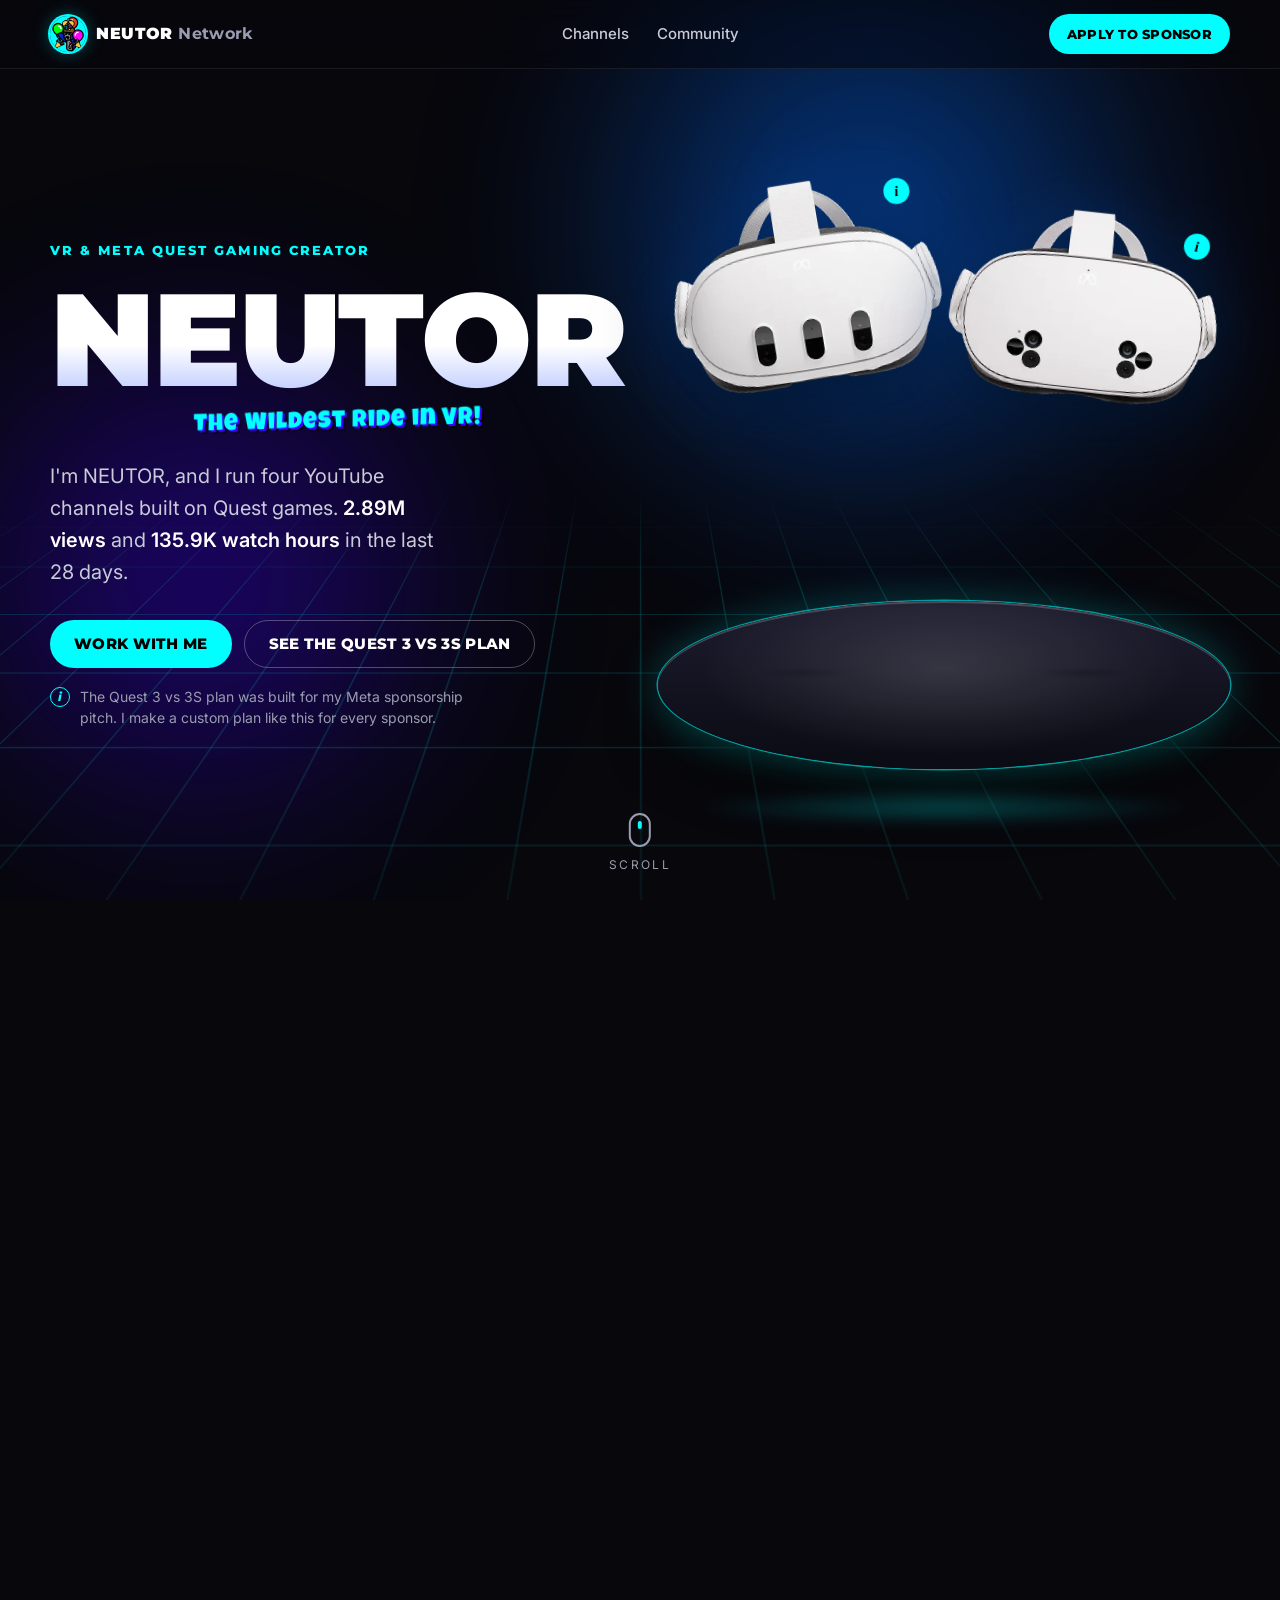
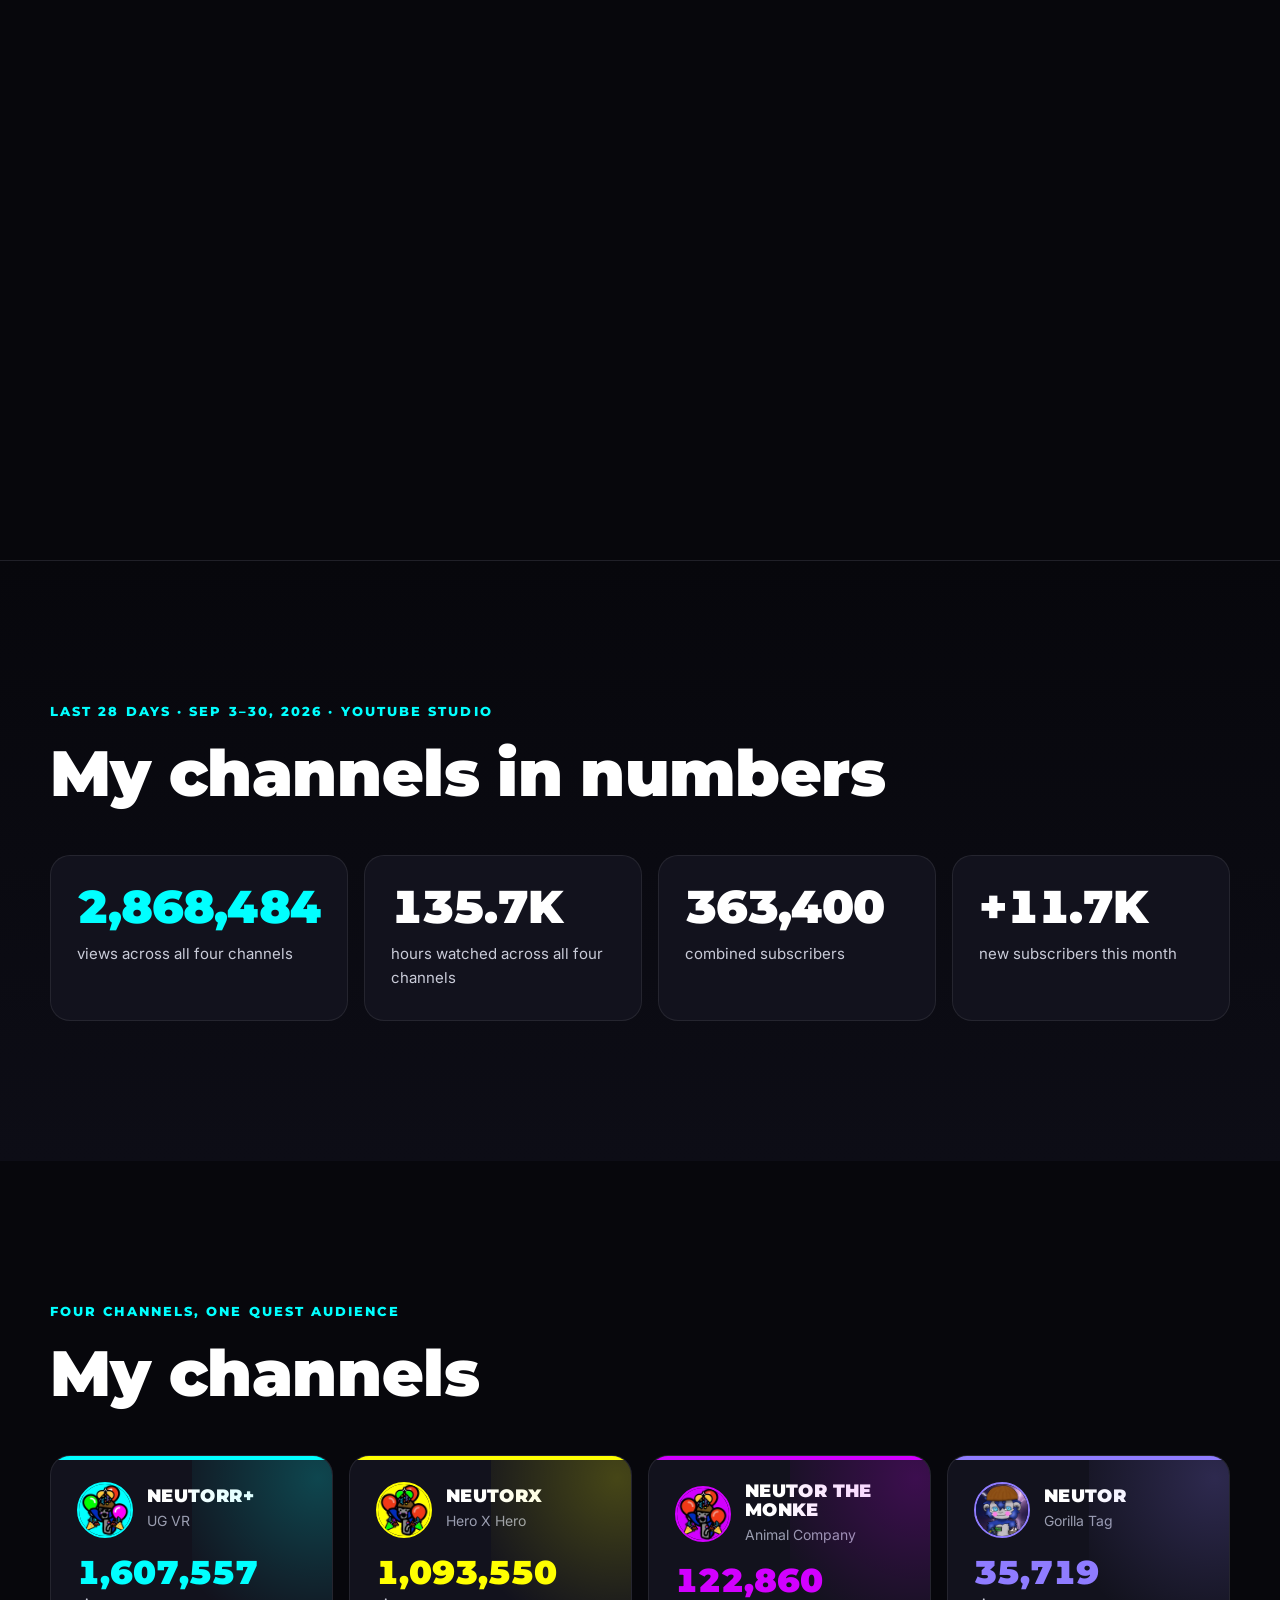
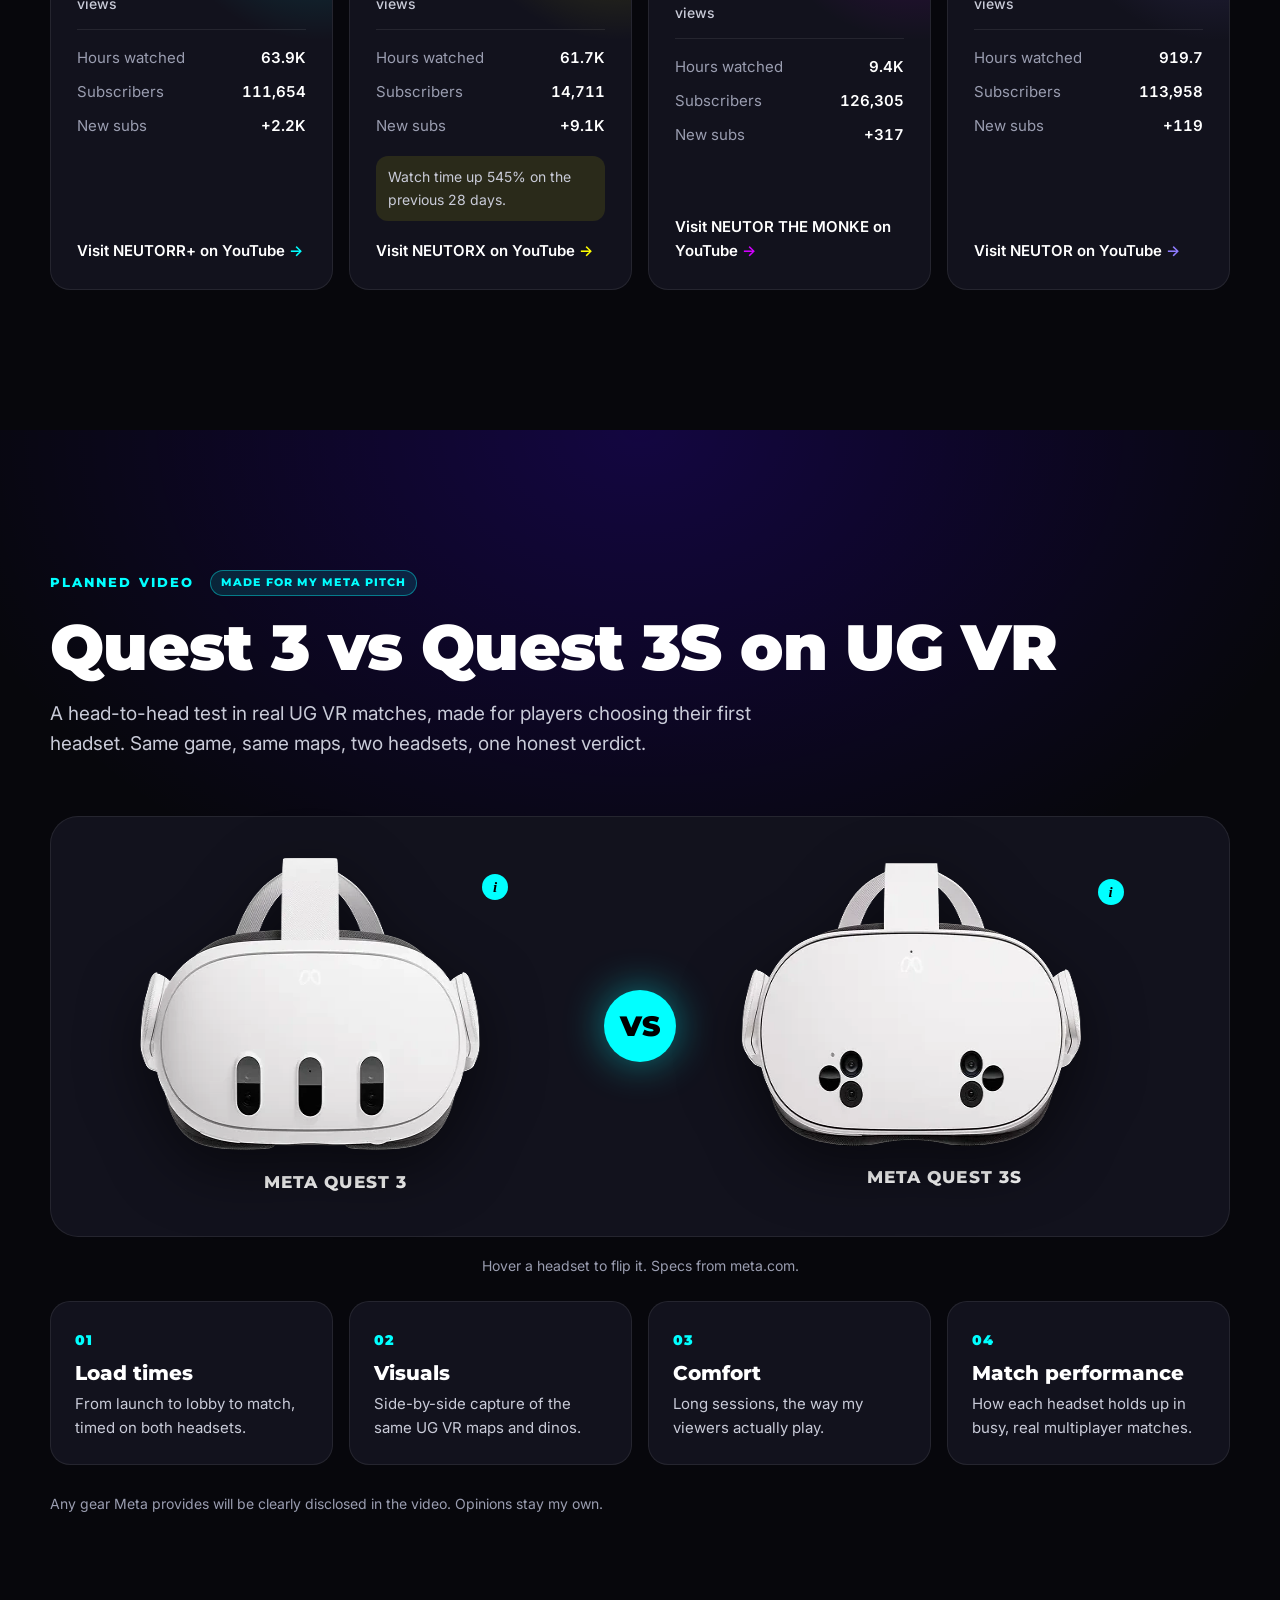
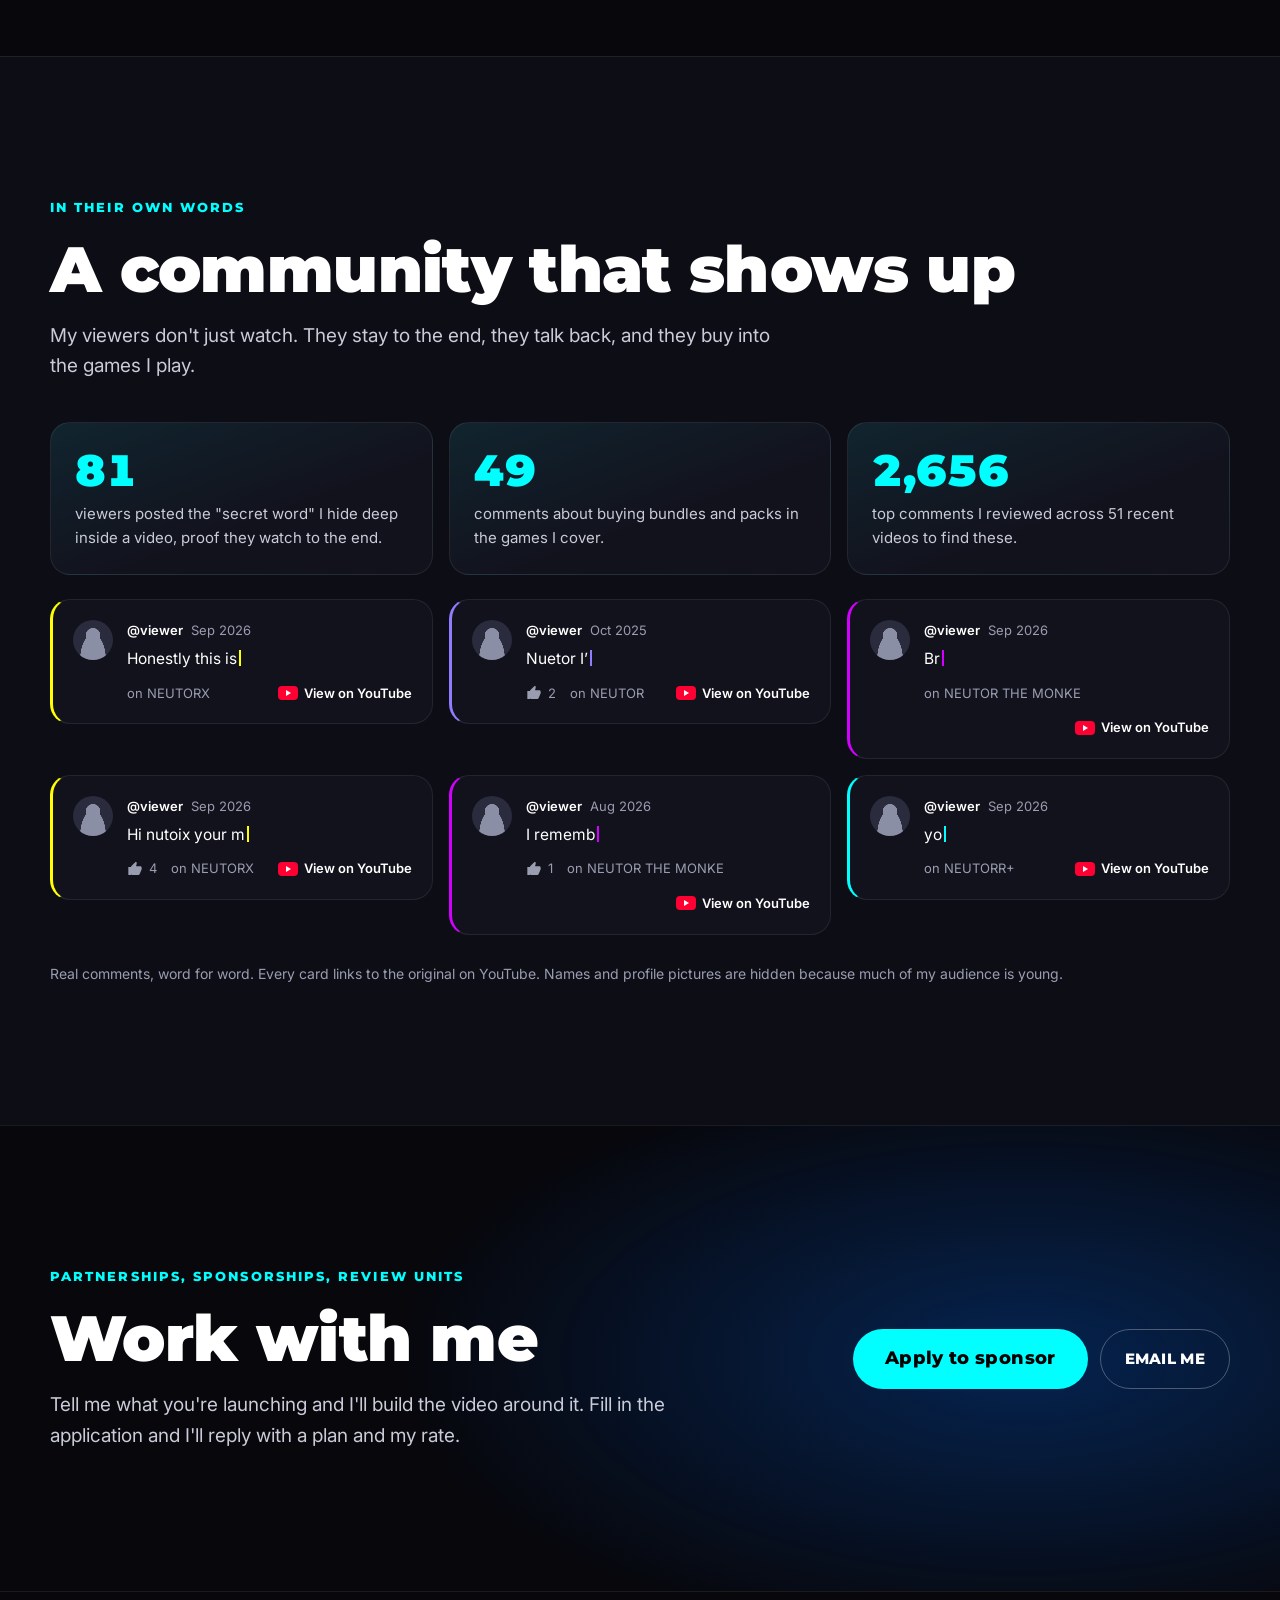
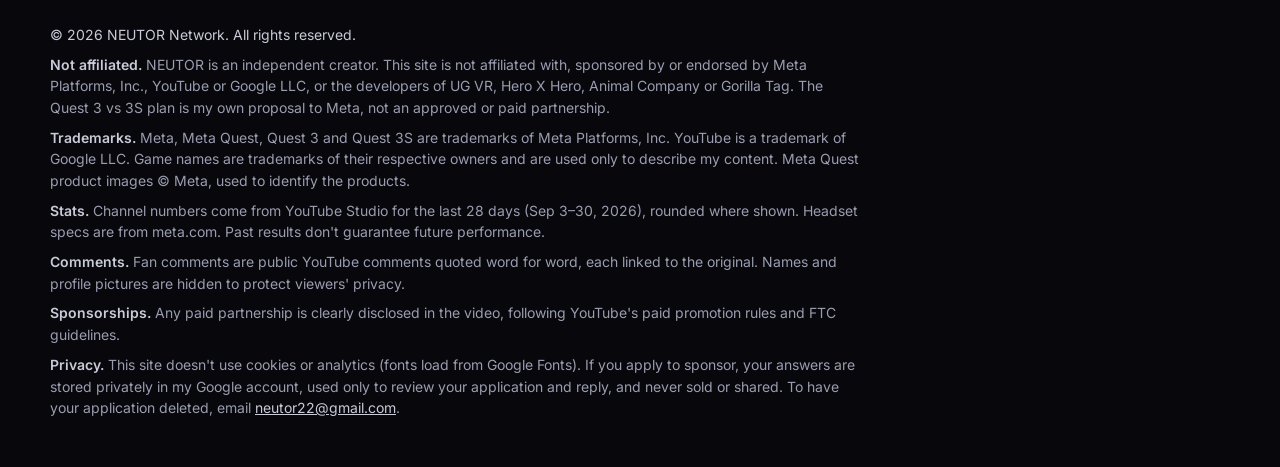
==== index.html @ 79c907ff "Trim header nav to Channels, Community and the Apply button Co-Authored-By: Claude Opus 5.5 <noreply" ====
<!doctype html>
<html lang="en">
<head>
  <meta charset="utf-8">
  <meta name="viewport" content="width=device-width, initial-scale=1">
  <title>NEUTOR | VR &amp; Meta Quest Gaming Creator</title>
  <meta name="description" content="NEUTOR runs four YouTube channels covering UG VR, Hero X Hero, Animal Company and Gorilla Tag on Meta Quest: 2.89M views and 135.9K watch hours in the last 28 days.">
  <meta name="theme-color" content="#07070c">
  <meta property="og:title" content="NEUTOR | VR &amp; Meta Quest Gaming Creator">
  <meta property="og:description" content="Four Quest gaming channels. 2.89M views and 135.9K watch hours in the last 28 days.">
  <meta property="og:type" content="website">
  <link rel="icon" type="image/png" href="assets/favicon.png">
  <link rel="preconnect" href="https://fonts.googleapis.com">
  <link rel="preconnect" href="https://fonts.gstatic.com" crossorigin>
  <link href="https://fonts.googleapis.com/css2?family=Inter:wght@400;500;600&family=Luckiest+Guy&family=Montserrat:wght@700;800;900&display=swap" rel="stylesheet">
  <!-- Headline style switch: add ?title=network to the URL for the original "NEUTOR Network" headline -->
  <script>if (/[?&]title=network\b/.test(location.search)) document.documentElement.classList.add("title-network");</script>
  <link rel="stylesheet" href="styles.css">
</head>
<body>
  <a class="skip-link" href="#main">Skip to content</a>

  <header class="site-header">
    <div class="wrap header-inner">
      <a class="brand" href="#top" aria-label="NEUTOR Network, back to top">
        <img class="brand-mark" src="assets/pfp-neutorr-plus.webp" width="36" height="36" alt="">
        <span class="brand-text">NEUTOR <span>Network</span></span>
      </a>
      <nav aria-label="Main">
        <ul class="nav-list">
          <li><a href="#channels">Channels</a></li>
          <li><a href="#community">Community</a></li>
        </ul>
      </nav>
      <a class="btn btn-primary btn-sm" href="apply.html">Apply to sponsor</a>
    </div>
  </header>

  <main id="main">
    <!-- HERO: headsets float, then drop onto the platform as you scroll -->
    <section class="scene" id="top" aria-labelledby="hero-title">
      <div class="scene-sticky">
        <div class="scene-bg" aria-hidden="true">
          <div class="glow glow-blue"></div>
          <div class="glow glow-indigo"></div>
          <div class="floor"></div>
        </div>

        <div class="wrap scene-grid">
          <div class="hero-copy">
            <p class="eyebrow">VR &amp; Meta Quest gaming creator</p>
            <div class="hero-lockup">
            <h1 id="hero-title" class="hero-title"><span class="t-new">NEUTOR</span><span class="t-classic">NEUTOR <br>Network</span></h1>
            <p class="hero-tagline t-new">The Wildest Ride in VR!</p>
            </div>
            <p class="hero-lead">I'm NEUTOR, and I run four YouTube channels built on Quest games. <strong>2.89M views</strong> and <strong>135.9K watch hours</strong> in the last 28 days.</p>
            <div class="hero-actions">
              <a class="btn btn-primary" href="#contact">Work with me</a>
              <a class="btn btn-ghost" href="#quest">See the Quest 3 vs 3S plan</a>
            </div>
            <p class="pitch-note"><span class="info-i" aria-hidden="true">i</span>The Quest 3 vs 3S plan was built for my Meta sponsorship pitch. I make a custom plan like this for every sponsor.</p>
          </div>

          <div class="stage">
            <figure class="headset" data-headset="0">
              <div class="headset-body">
                <div class="flip" tabindex="0">
                  <div class="flip-inner">
                    <div class="flip-front">
                      <img src="assets/quest-3.webp" width="392" height="294" alt="Meta Quest 3 headset. Hover or tap to see its specs." decoding="async" fetchpriority="high">
                      <span class="spec-badge" aria-hidden="true">i</span>
                    </div>
                    <div class="flip-back" aria-hidden="true">
                      <p class="flip-title">Meta Quest 3</p>
                      <dl class="spec">
                        <div><dt>Display</dt><dd>2064 × 2208 / eye</dd></div>
                        <div><dt>Lenses</dt><dd>Pancake</dd></div>
                        <div><dt>Field of view</dt><dd>110° horizontal</dd></div>
                        <div><dt>Chip</dt><dd>XR2 Gen 2 · 8GB</dd></div>
                        <div><dt>Storage</dt><dd>512GB</dd></div>
                      </dl>
                      <p class="flip-why">30% more pixels and a wider view than 3S.</p>
                    </div>
                  </div>
                </div>
              </div>
              <div class="headset-shadow" aria-hidden="true"></div>
              <figcaption class="headset-label">Meta Quest 3</figcaption>
            </figure>
            <figure class="headset" data-headset="1">
              <div class="headset-body">
                <div class="flip" tabindex="0">
                  <div class="flip-inner">
                    <div class="flip-front">
                      <img src="assets/quest-3s.webp" width="407" height="284" alt="Meta Quest 3S headset. Hover or tap to see its specs." decoding="async">
                      <span class="spec-badge" aria-hidden="true">i</span>
                    </div>
                    <div class="flip-back" aria-hidden="true">
                      <p class="flip-title">Meta Quest 3S</p>
                      <dl class="spec">
                        <div><dt>Display</dt><dd>1832 × 1920 / eye</dd></div>
                        <div><dt>Lenses</dt><dd>Fresnel</dd></div>
                        <div><dt>Field of view</dt><dd>96° horizontal</dd></div>
                        <div><dt>Chip</dt><dd>XR2 Gen 2 · 8GB</dd></div>
                        <div><dt>Storage</dt><dd>128GB / 256GB</dd></div>
                      </dl>
                      <p class="flip-why">Same chip as Quest 3 at a lower price.</p>
                    </div>
                  </div>
                </div>
              </div>
              <div class="headset-shadow" aria-hidden="true"></div>
              <figcaption class="headset-label">Meta Quest 3S</figcaption>
            </figure>
            <div class="platform" aria-hidden="true">
              <div class="platform-top"></div>
              <div class="platform-ring"></div>
            </div>
            <p class="flip-hint" aria-hidden="true"><span class="hint-hover">Hover a headset for specs</span><span class="hint-tap">Tap a headset for specs</span></p>
          </div>
        </div>

        <p class="scroll-hint" aria-hidden="true"><span></span>Scroll</p>
      </div>
    </section>

    <!-- NUMBERS -->
    <section class="section numbers" id="numbers" aria-labelledby="numbers-title">
      <div class="wrap">
        <p class="eyebrow">Last 28 days · Sep 3–30, 2026 · YouTube Studio</p>
        <h2 id="numbers-title" class="section-title">My channels in numbers</h2>
        <ul class="stat-grid" role="list">
          <li class="stat stat-cyan">
            <span class="stat-value" aria-hidden="true" data-count="2893947" data-format="int">2,893,947</span>
            <span class="visually-hidden">2,893,947</span>
            <span class="stat-label">views across all four channels</span>
          </li>
          <li class="stat">
            <span class="stat-value" aria-hidden="true" data-count="135.9" data-format="k1">135.9K</span>
            <span class="visually-hidden">135.9 thousand</span>
            <span class="stat-label">hours watched across all four channels</span>
          </li>
          <li class="stat">
            <span class="stat-value" aria-hidden="true" data-count="366628" data-format="int">366,628</span>
            <span class="visually-hidden">366,628</span>
            <span class="stat-label">combined subscribers</span>
          </li>
          <li class="stat">
            <span class="stat-value" aria-hidden="true" data-count="11.7" data-format="k1plus">+11.7K</span>
            <span class="visually-hidden">11.7 thousand</span>
            <span class="stat-label">new subscribers this month</span>
          </li>
        </ul>
      </div>
    </section>

    <!-- CHANNELS -->
    <section class="section channels" id="channels" aria-labelledby="channels-title">
      <div class="wrap">
        <p class="eyebrow">Four channels, one Quest audience</p>
        <h2 id="channels-title" class="section-title">My channels</h2>
        <ul class="channel-grid" role="list">
          <li class="channel" style="--accent:#01ffff">
            <div class="channel-head">
              <img class="avatar" src="assets/pfp-neutorr-plus.webp" width="56" height="56" alt="">
              <div>
                <h3 class="channel-name">NEUTORR+</h3>
                <p class="channel-game">UG VR</p>
              </div>
            </div>
            <p class="channel-big"><span data-count="1626814" data-format="int" aria-hidden="true">1,626,814</span><span class="visually-hidden">1,626,814</span> <span class="unit">views</span></p>
            <dl class="channel-stats">
              <div><dt>Hours watched</dt><dd>63.9K</dd></div>
              <div><dt>Subscribers</dt><dd>111,654</dd></div>
              <div><dt>New subs</dt><dd>+2.2K</dd></div>
            </dl>
            <a class="channel-link" href="https://www.youtube.com/@NEUTOR_VRR" target="_blank" rel="noopener">Visit NEUTORR+ on YouTube<span class="visually-hidden"> (opens in a new tab)</span></a>
          </li>

          <li class="channel" style="--accent:#ffff01">
            <div class="channel-head">
              <img class="avatar" src="assets/pfp-neutorx.webp" width="56" height="56" alt="">
              <div>
                <h3 class="channel-name">NEUTORX</h3>
                <p class="channel-game">Hero X Hero</p>
              </div>
            </div>
            <p class="channel-big"><span data-count="1106654" data-format="int" aria-hidden="true">1,106,654</span><span class="visually-hidden">1,106,654</span> <span class="unit">views</span></p>
            <dl class="channel-stats">
              <div><dt>Hours watched</dt><dd>61.7K</dd></div>
              <div><dt>Subscribers</dt><dd>14,711</dd></div>
              <div><dt>New subs</dt><dd>+9.1K</dd></div>
            </dl>
            <p class="channel-note">Watch time up 545% on the previous 28 days.</p>
            <a class="channel-link" href="https://www.youtube.com/channel/UCPEXOtn9LpLbzVFnzu2Xq4A" target="_blank" rel="noopener">Visit NEUTORX on YouTube<span class="visually-hidden"> (opens in a new tab)</span></a>
          </li>

          <li class="channel" style="--accent:#d200ff">
            <div class="channel-head">
              <img class="avatar" src="assets/pfp-neutor-the-monke.webp" width="56" height="56" alt="">
              <div>
                <h3 class="channel-name">NEUTOR THE MONKE</h3>
                <p class="channel-game">Animal Company</p>
              </div>
            </div>
            <p class="channel-big"><span data-count="124332" data-format="int" aria-hidden="true">124,332</span><span class="visually-hidden">124,332</span> <span class="unit">views</span></p>
            <dl class="channel-stats">
              <div><dt>Hours watched</dt><dd>9.4K</dd></div>
              <div><dt>Subscribers</dt><dd>126,305</dd></div>
              <div><dt>New subs</dt><dd>+317</dd></div>
            </dl>
            <a class="channel-link" href="https://www.youtube.com/@NEUTORTHEMONKE" target="_blank" rel="noopener">Visit NEUTOR THE MONKE on YouTube<span class="visually-hidden"> (opens in a new tab)</span></a>
          </li>

          <li class="channel" style="--accent:#8f7cff">
            <div class="channel-head">
              <img class="avatar" src="assets/pfp-neutor.webp" width="56" height="56" alt="">
              <div>
                <h3 class="channel-name">NEUTOR</h3>
                <p class="channel-game">Gorilla Tag</p>
              </div>
            </div>
            <p class="channel-big"><span data-count="36147" data-format="int" aria-hidden="true">36,147</span><span class="visually-hidden">36,147</span> <span class="unit">views</span></p>
            <dl class="channel-stats">
              <div><dt>Hours watched</dt><dd>919.7</dd></div>
              <div><dt>Subscribers</dt><dd>113,958</dd></div>
              <div><dt>New subs</dt><dd>+119</dd></div>
            </dl>
            <a class="channel-link" href="https://www.youtube.com/@NEUTOR_VR" target="_blank" rel="noopener">Visit NEUTOR on YouTube<span class="visually-hidden"> (opens in a new tab)</span></a>
          </li>
        </ul>
      </div>
    </section>

    <!-- QUEST 3 vs 3S -->
    <section class="section quest" id="quest" aria-labelledby="quest-title">
      <div class="wrap">
        <p class="eyebrow">Planned video <span class="made-for">Made for my Meta pitch</span></p>
        <h2 id="quest-title" class="section-title">Quest 3 vs Quest 3S on UG VR</h2>
        <p class="section-lead">A head-to-head test in real UG VR matches, made for players choosing their first headset. Same game, same maps, two headsets, one honest verdict.</p>

        <div class="versus">
          <div class="versus-side">
            <div class="flip flip-lg" tabindex="0">
              <div class="flip-inner">
                <div class="flip-front">
                  <img src="assets/quest-3.webp" width="392" height="294" alt="Meta Quest 3" loading="lazy" decoding="async">
                  <span class="spec-badge" aria-hidden="true">i</span>
                </div>
                <div class="flip-back">
                  <h3 class="flip-title">Meta Quest 3</h3>
                  <dl class="spec">
                    <div><dt>Display</dt><dd>2064 × 2208 per eye</dd></div>
                    <div><dt>Lenses</dt><dd>Pancake, continuous IAD</dd></div>
                    <div><dt>Field of view</dt><dd>110° horizontal, 96° vertical</dd></div>
                    <div><dt>Chip</dt><dd>Snapdragon XR2 Gen 2, 8GB RAM</dd></div>
                    <div><dt>Storage</dt><dd>512GB</dd></div>
                  </dl>
                  <p class="flip-why"><strong>For my videos:</strong> 30% more pixels than 3S and a wider view, so what I see while recording is sharper, and 512GB holds long sessions.</p>
                </div>
              </div>
            </div>
            <p class="versus-name">Meta Quest 3</p>
          </div>
          <p class="versus-vs" aria-hidden="true">VS</p>
          <div class="versus-side">
            <div class="flip flip-lg" tabindex="0">
              <div class="flip-inner">
                <div class="flip-front">
                  <img src="assets/quest-3s.webp" width="407" height="284" alt="Meta Quest 3S" loading="lazy" decoding="async">
                  <span class="spec-badge" aria-hidden="true">i</span>
                </div>
                <div class="flip-back">
                  <h3 class="flip-title">Meta Quest 3S</h3>
                  <dl class="spec">
                    <div><dt>Display</dt><dd>1832 × 1920 per eye</dd></div>
                    <div><dt>Lenses</dt><dd>Fresnel, 3-position IAD</dd></div>
                    <div><dt>Field of view</dt><dd>96° horizontal, 90° vertical</dd></div>
                    <div><dt>Chip</dt><dd>Snapdragon XR2 Gen 2, 8GB RAM</dd></div>
                    <div><dt>Storage</dt><dd>128GB or 256GB</dd></div>
                  </dl>
                  <p class="flip-why"><strong>For my videos:</strong> the same chip as Quest 3 at a lower price, so the test shows my viewers exactly what the more affordable Quest gets them.</p>
                </div>
              </div>
            </div>
            <p class="versus-name">Meta Quest 3S</p>
          </div>
        </div>
        <p class="fine fine-center"><span class="hint-hover">Hover a headset to flip it.</span><span class="hint-tap">Tap a headset to flip it.</span> Specs from meta.com.</p>

        <ol class="tests" role="list">
          <li><span class="test-num" aria-hidden="true">01</span><h3>Load times</h3><p>From launch to lobby to match, timed on both headsets.</p></li>
          <li><span class="test-num" aria-hidden="true">02</span><h3>Visuals</h3><p>Side-by-side capture of the same UG VR maps and dinos.</p></li>
          <li><span class="test-num" aria-hidden="true">03</span><h3>Comfort</h3><p>Long sessions, the way my viewers actually play.</p></li>
          <li><span class="test-num" aria-hidden="true">04</span><h3>Match performance</h3><p>How each headset holds up in busy, real multiplayer matches.</p></li>
        </ol>
        <p class="fine">Any gear Meta provides will be clearly disclosed in the video. Opinions stay my own.</p>
      </div>
    </section>

    <!-- COMMUNITY -->
    <section class="section community" id="community" aria-labelledby="community-title">
      <div class="wrap">
        <p class="eyebrow">In their own words</p>
        <h2 id="community-title" class="section-title">A community that shows up</h2>
        <p class="section-lead">My viewers don't just watch. They stay to the end, they talk back, and they buy into the games I play.</p>

        <ul class="signal-grid" role="list">
          <li class="signal"><strong><span data-count="82" data-format="int" aria-hidden="true">82</span><span class="visually-hidden">82</span></strong><span>viewers posted the "secret word" I hide deep inside a video, proof they watch to the end.</span></li>
          <li class="signal"><strong><span data-count="49" data-format="int" aria-hidden="true">49</span><span class="visually-hidden">49</span></strong><span>comments about buying bundles and packs in the games I cover.</span></li>
          <li class="signal"><strong><span data-count="2755" data-format="int" aria-hidden="true">2,755</span><span class="visually-hidden">2,755</span></strong><span>top comments I reviewed across 51 recent videos to find these.</span></li>
        </ul>

        <ul class="yt-grid" role="list">
          <li class="yt" style="--qc:#ffff01">
            <span class="yt-avatar" aria-hidden="true"></span>
            <div class="yt-body">
              <p class="yt-meta"><span class="yt-user">@viewer</span><span class="yt-time">Sep 2026</span></p>
              <p class="yt-text"><span class="visually-hidden">Honestly this is the best hero x hero video I’ve seen ever. Keep up the good work!</span><span class="type" aria-hidden="true">Honestly this is the best hero x hero video I’ve seen ever. Keep up the good work!</span></p>
              <div class="yt-foot"><span class="yt-on">on NEUTORX</span><a class="yt-proof" href="https://www.youtube.com/watch?v=4O1H6wQLwYI&amp;lc=Ugx8g8dkWuzJWlMf_1N4AaABAg" target="_blank" rel="noopener">View on YouTube<span class="visually-hidden"> (opens in a new tab)</span></a></div>
            </div>
          </li>
          <li class="yt" style="--qc:#8f7cff">
            <span class="yt-avatar" aria-hidden="true"></span>
            <div class="yt-body">
              <p class="yt-meta"><span class="yt-user">@viewer</span><span class="yt-time">Oct 2025</span></p>
              <p class="yt-text"><span class="visually-hidden">Nuetor I’ve been watching since under 40k</span><span class="type" aria-hidden="true">Nuetor I’ve been watching since under 40k</span></p>
              <div class="yt-foot"><span class="yt-like" aria-label="2 likes">2</span><span class="yt-on">on NEUTOR</span><a class="yt-proof" href="https://www.youtube.com/watch?v=J7H229vD33g&amp;lc=UgyqZwnBmyjEBhxUBEl4AaABAg" target="_blank" rel="noopener">View on YouTube<span class="visually-hidden"> (opens in a new tab)</span></a></div>
            </div>
          </li>
          <li class="yt" style="--qc:#d200ff">
            <span class="yt-avatar" aria-hidden="true"></span>
            <div class="yt-body">
              <p class="yt-meta"><span class="yt-user">@viewer</span><span class="yt-time">Sep 2026</span></p>
              <p class="yt-text"><span class="visually-hidden">Bro I GOT THE NEW CHAMPION BUNDLE IM SOO HAPPY AND THE FROG!!! 🐸</span><span class="type" aria-hidden="true">Bro I GOT THE NEW CHAMPION BUNDLE IM SOO HAPPY AND THE FROG!!! 🐸</span></p>
              <div class="yt-foot"><span class="yt-on">on NEUTOR THE MONKE</span><a class="yt-proof" href="https://www.youtube.com/watch?v=LBJOrft7ozw&amp;lc=UgwAx_7qbD0zz7yg1RJ4AaABAg" target="_blank" rel="noopener">View on YouTube<span class="visually-hidden"> (opens in a new tab)</span></a></div>
            </div>
          </li>
          <li class="yt" style="--qc:#ffff01">
            <span class="yt-avatar" aria-hidden="true"></span>
            <div class="yt-body">
              <p class="yt-meta"><span class="yt-user">@viewer</span><span class="yt-time">Sep 2026</span></p>
              <p class="yt-text"><span class="visually-hidden">Hi nutoix your my favorite heroxhero and ug youtuber</span><span class="type" aria-hidden="true">Hi nutoix your my favorite heroxhero and ug youtuber</span></p>
              <div class="yt-foot"><span class="yt-like" aria-label="4 likes">4</span><span class="yt-on">on NEUTORX</span><a class="yt-proof" href="https://www.youtube.com/watch?v=8KOoPzQmo18&amp;lc=UgwZvmIXsgcwEBAclhB4AaABAg" target="_blank" rel="noopener">View on YouTube<span class="visually-hidden"> (opens in a new tab)</span></a></div>
            </div>
          </li>
          <li class="yt" style="--qc:#d200ff">
            <span class="yt-avatar" aria-hidden="true"></span>
            <div class="yt-body">
              <p class="yt-meta"><span class="yt-user">@viewer</span><span class="yt-time">Aug 2026</span></p>
              <p class="yt-text"><span class="visually-hidden">I remember watching you when I started playing animal company in the og map Christmas update / the tech tree update</span><span class="type" aria-hidden="true">I remember watching you when I started playing animal company in the og map Christmas update / the tech tree update</span></p>
              <div class="yt-foot"><span class="yt-like" aria-label="1 like">1</span><span class="yt-on">on NEUTOR THE MONKE</span><a class="yt-proof" href="https://www.youtube.com/watch?v=rBsqrngrNnk&amp;lc=Ugw7Bv4qz9QypkUr84B4AaABAg" target="_blank" rel="noopener">View on YouTube<span class="visually-hidden"> (opens in a new tab)</span></a></div>
            </div>
          </li>
          <li class="yt" style="--qc:#01ffff">
            <span class="yt-avatar" aria-hidden="true"></span>
            <div class="yt-body">
              <p class="yt-meta"><span class="yt-user">@viewer</span><span class="yt-time">Sep 2026</span></p>
              <p class="yt-text"><span class="visually-hidden">yo neutorr I love you content keep going with you vids</span><span class="type" aria-hidden="true">yo neutorr I love you content keep going with you vids</span></p>
              <div class="yt-foot"><span class="yt-on">on NEUTORR+</span><a class="yt-proof" href="https://www.youtube.com/watch?v=lTWf1QmLtT0&amp;lc=Ugxk09FBcPBrubTXJI14AaABAg" target="_blank" rel="noopener">View on YouTube<span class="visually-hidden"> (opens in a new tab)</span></a></div>
            </div>
          </li>
        </ul>
        <p class="fine">Real comments, word for word. Every card links to the original on YouTube. Names and profile pictures are hidden because much of my audience is young.</p>
      </div>
    </section>

    <!-- CONTACT -->
    <section class="section contact" id="contact" aria-labelledby="contact-title">
      <div class="wrap contact-inner">
        <div>
          <p class="eyebrow">Partnerships, sponsorships, review units</p>
          <h2 id="contact-title" class="section-title">Work with me</h2>
          <p class="section-lead">Tell me what you're launching and I'll build the video around it. Fill in the application and I'll reply with a plan and my rate.</p>
        </div>
        <div class="contact-actions">
          <a class="btn btn-primary btn-lg" href="apply.html">Apply to sponsor</a>
          <a class="btn btn-ghost" href="mailto:neutor22@gmail.com?subject=Partnership%20with%20NEUTOR">Email me</a>
        </div>
      </div>
    </section>
  </main>

  <footer class="site-footer">
    <div class="wrap footer-inner">
      <p class="footer-brand">© 2026 NEUTOR Network. All rights reserved.</p>
      <p><strong>Not affiliated.</strong> NEUTOR is an independent creator. This site is not affiliated with, sponsored by or endorsed by Meta Platforms, Inc., YouTube or Google LLC, or the developers of UG VR, Hero X Hero, Animal Company or Gorilla Tag. The Quest 3 vs 3S plan is my own proposal to Meta, not an approved or paid partnership.</p>
      <p><strong>Trademarks.</strong> Meta, Meta Quest, Quest 3 and Quest 3S are trademarks of Meta Platforms, Inc. YouTube is a trademark of Google LLC. Game names are trademarks of their respective owners and are used only to describe my content. Meta Quest product images © Meta, used to identify the products.</p>
      <p><strong>Stats.</strong> Channel numbers come from YouTube Studio for the last 28 days (Sep 3–30, 2026), rounded where shown. Headset specs are from meta.com. Past results don't guarantee future performance.</p>
      <p><strong>Comments.</strong> Fan comments are public YouTube comments quoted word for word, each linked to the original. Names and profile pictures are hidden to protect viewers' privacy.</p>
      <p><strong>Sponsorships.</strong> Any paid partnership is clearly disclosed in the video, following YouTube's paid promotion rules and FTC guidelines.</p>
      <p id="privacy"><strong>Privacy.</strong> This site doesn't use cookies or analytics (fonts load from Google Fonts). If you apply to sponsor, your answers are stored privately in my Google account, used only to review your application and reply, and never sold or shared. To have your application deleted, email <a href="mailto:neutor22@gmail.com">neutor22@gmail.com</a>.</p>
    </div>
  </footer>

  <script src="script.js" defer></script>
</body>
</html>
---- styles.css ----
/* NEUTOR Network: near-black, blue/indigo glow, channel accents */
:root {
  --bg: #07070c;
  --bg-2: #0d0d16;
  --surface: #12121d;
  --surface-2: #181826;
  --line: rgba(255, 255, 255, 0.08);
  --ink: #ffffff;
  --ink-2: #c9cbd8;
  --ink-3: #9a9db0;
  --cyan: #01ffff;
  --yellow: #ffff01;
  --magenta: #d200ff;
  --blue: #006cff;
  --indigo: #3f00ff;
  --radius: 20px;
  --wrap: 1180px;
  --display: "Montserrat", system-ui, sans-serif;
  --body: "Inter", system-ui, -apple-system, "Segoe UI", sans-serif;
}

*, *::before, *::after { box-sizing: border-box; }
html { scroll-behavior: smooth; -webkit-text-size-adjust: 100%; }
body {
  margin: 0;
  background: var(--bg);
  color: var(--ink);
  font-family: var(--body);
  font-size: 17px;
  line-height: 1.6;
  -webkit-font-smoothing: antialiased;
  overflow-x: hidden;
}
img { max-width: 100%; display: block; }
a { color: inherit; }
h1, h2, h3 { font-family: var(--display); margin: 0; line-height: 1.05; }
p { margin: 0; }

.wrap { width: min(var(--wrap), 100% - 40px); margin-inline: auto; }

.visually-hidden {
  position: absolute !important; width: 1px; height: 1px; padding: 0; margin: -1px;
  overflow: hidden; clip: rect(0 0 0 0); white-space: nowrap; border: 0;
}
.skip-link {
  position: absolute; left: 16px; top: -60px; z-index: 100;
  background: var(--cyan); color: #000; padding: 10px 16px; border-radius: 10px;
  font-weight: 600; text-decoration: none;
}
.skip-link:focus { top: 12px; }

:focus-visible { outline: 3px solid var(--cyan); outline-offset: 3px; border-radius: 6px; }

/* ---------- Buttons ---------- */
.btn {
  display: inline-flex; align-items: center; justify-content: center; gap: 8px;
  min-height: 48px; padding: 0 24px; border-radius: 999px;
  font-family: var(--display); font-weight: 800; font-size: 15px; letter-spacing: 0.02em;
  text-decoration: none; text-transform: uppercase;
  transition: transform .2s ease, background-color .2s ease, box-shadow .2s ease, color .2s ease;
}
.btn-primary { background: var(--cyan); color: #000; box-shadow: 0 0 0 0 rgba(1,255,255,0); }
.btn-primary:hover { transform: translateY(-2px); box-shadow: 0 10px 30px -8px rgba(1,255,255,.55); }
.btn-ghost { color: var(--ink); border: 1.5px solid rgba(255,255,255,.28); }
.btn-ghost:hover { border-color: var(--cyan); color: var(--cyan); }
.btn-sm { min-height: 40px; padding: 0 18px; font-size: 13px; }
.btn-lg { min-height: 60px; padding: 0 32px; font-size: 18px; text-transform: none; }

/* ---------- Header ---------- */
.site-header {
  position: fixed; inset: 0 0 auto 0; z-index: 50;
  background: rgba(7,7,12,.6);
  backdrop-filter: blur(14px) saturate(140%);
  -webkit-backdrop-filter: blur(14px) saturate(140%);
  border-bottom: 1px solid var(--line);
}
.header-inner { display: flex; align-items: center; justify-content: space-between; gap: 20px; height: 68px; }
.brand { display: inline-flex; align-items: center; gap: 10px; text-decoration: none; }
.brand-mark {
  width: 36px; height: 36px; border-radius: 50%; object-fit: cover;
  box-shadow: 0 0 0 2px var(--cyan), 0 0 18px rgba(1,255,255,.35);
}
.brand-text { font-family: var(--display); font-weight: 900; letter-spacing: .04em; font-size: 16px; }
.brand-text span { color: var(--ink-3); font-weight: 700; letter-spacing: .02em; }
.nav-list { display: flex; gap: 28px; list-style: none; margin: 0; padding: 0; }
.nav-list a { color: var(--ink-2); text-decoration: none; font-weight: 500; font-size: 15px; }
.nav-list a:hover { color: var(--ink); }

/* ---------- Hero scene ---------- */
.scene { position: relative; height: 240vh; }
.scene-sticky {
  position: sticky; top: 0; height: 100vh; height: 100svh; overflow: hidden;
  display: flex; align-items: center;
}
.scene-bg { position: absolute; inset: 0; pointer-events: none; }
.glow { position: absolute; border-radius: 50%; filter: blur(80px); opacity: .55; }
.glow-blue { width: 60vw; height: 60vw; left: 38%; top: -18%; background: radial-gradient(circle, var(--blue), transparent 65%); }
.glow-indigo { width: 55vw; height: 55vw; left: -12%; top: 25%; background: radial-gradient(circle, var(--indigo), transparent 65%); opacity: .45; }
.floor {
  position: absolute; left: -20%; right: -20%; bottom: -10%; height: 55%;
  background-image:
    linear-gradient(rgba(1,255,255,.16) 1px, transparent 1px),
    linear-gradient(90deg, rgba(1,255,255,.16) 1px, transparent 1px);
  background-size: 64px 64px;
  transform: perspective(700px) rotateX(62deg);
  transform-origin: top center;
  -webkit-mask-image: linear-gradient(to bottom, transparent, #000 35%, #000 60%, transparent);
          mask-image: linear-gradient(to bottom, transparent, #000 35%, #000 60%, transparent);
}

.scene-grid {
  position: relative; z-index: 1;
  display: grid; grid-template-columns: 1fr 1.25fr; align-items: center; gap: 32px;
  padding-top: 68px;
}
.eyebrow {
  color: var(--cyan); font-family: var(--display); font-weight: 800;
  font-size: 13px; letter-spacing: .16em; text-transform: uppercase; margin-bottom: 18px;
}
.hero-title {
  font-weight: 900; text-transform: uppercase;
  font-size: clamp(52px, 8.4vw, 116px); letter-spacing: -0.01em; line-height: .92;
  background: linear-gradient(180deg, #fff 55%, #b9c7ff);
  -webkit-background-clip: text; background-clip: text; color: transparent;
}
/* Headline variants: default is "NEUTOR" + cartoon tagline; ?title=network shows the original */
.t-classic { display: none; }
html.title-network .t-classic { display: inline; }
html.title-network .t-new { display: none; }
.hero-title .t-new { font-size: 1.22em; letter-spacing: -0.015em; }
.hero-lockup { display: inline-flex; flex-direction: column; align-items: center; }
.hero-tagline {
  margin-top: 10px; display: block; text-align: center; white-space: nowrap;
  font-family: "Luckiest Guy", var(--display); font-weight: 400;
  font-size: clamp(17px, 1.9vw, 27px); line-height: 1.1; letter-spacing: .04em;
  color: var(--cyan);
  text-shadow: 2px 2px 0 var(--indigo), 4px 4px 0 rgba(0,0,0,.5);
  transform: rotate(-1.5deg);
  animation: tagline-pop .8s cubic-bezier(.2,1.6,.4,1) .2s both;
}
html.title-network .hero-lockup { display: block; }
@keyframes tagline-pop {
  0% { opacity: 0; transform: rotate(-6deg) scale(.7); }
  100% { opacity: 1; transform: rotate(-1.5deg) scale(1); }
}
@media (prefers-reduced-motion: reduce) { .hero-tagline { animation: none; } }
.hero-lead { margin-top: 24px; font-size: clamp(17px, 1.6vw, 20px); color: var(--ink-2); max-width: 30ch; }
.hero-lead strong { color: var(--ink); font-weight: 600; }
.pitch-note {
  display: flex; align-items: flex-start; gap: 10px; margin-top: 18px; max-width: 46ch;
  font-size: 14px; line-height: 1.5; color: var(--ink-3);
}
.info-i {
  flex: none; display: inline-grid; place-items: center; width: 20px; height: 20px; margin-top: 1px;
  border-radius: 50%; border: 1.5px solid var(--cyan); color: var(--cyan);
  font: 800 12px/1 var(--display); font-style: italic;
}
.made-for {
  display: inline-block; margin-left: 10px; padding: 3px 10px; border-radius: 999px; vertical-align: 1px;
  background: rgba(1,255,255,.12); border: 1px solid rgba(1,255,255,.4);
  font-size: 11px; letter-spacing: .1em; color: var(--cyan);
}
.apply-page { padding-top: calc(68px + clamp(48px, 7vw, 90px)); min-height: 100vh; }
.apply-back { margin-top: 20px; }
.apply-back a { color: var(--cyan); text-decoration: none; font-weight: 600; font-size: 15px; }
.apply-back a:hover { text-decoration: underline; }
.nav-list a[aria-current="page"] { color: var(--cyan); }
.hero-actions { display: flex; flex-wrap: wrap; gap: 12px; margin-top: 32px; }

/* Stage: headsets + platform */
.stage {
  position: relative; height: min(72vh, 660px);
  display: grid; grid-template-columns: 1fr 1fr; align-items: end; gap: 2%;
  padding: 0 2% 15%;
}
.headset { position: relative; margin: 0; z-index: 2; display: flex; flex-direction: column; align-items: center; }
.headset:hover, .headset:focus-within, .headset:has(.is-flipped) { z-index: 6; }
.headset-body {
  will-change: transform;
  filter: drop-shadow(0 24px 40px rgba(0,0,0,.55)) drop-shadow(0 0 30px rgba(0,108,255,.25));
}
.headset-body img { width: 100%; height: auto; }
.headset-shadow {
  width: 70%; height: 22px; margin-top: 6px; border-radius: 50%;
  background: radial-gradient(closest-side, rgba(0,0,0,.75), transparent);
  will-change: transform, opacity;
}
.headset-label {
  margin-top: 14px; font-family: var(--display); font-weight: 800; font-size: 15px;
  letter-spacing: .06em; text-transform: uppercase; color: var(--ink);
  opacity: 0; transform: translateY(8px); transition: opacity .5s ease, transform .5s ease;
}
.stage.landed .headset-label { opacity: 1; transform: none; }

.platform { position: absolute; left: 0; right: 0; bottom: 6%; height: 26%; z-index: 1; }
/* pedestal side: gives the disc real thickness */
.platform::before {
  content: ""; position: absolute; left: 0; right: 0; top: 50%; height: 34%;
  background: linear-gradient(180deg, #151524, #08080e 70%);
  border-radius: 0 0 50% 50% / 0 0 100% 100%;
  box-shadow: inset 0 -2px 0 rgba(1,255,255,.35), 0 18px 40px -12px rgba(1,255,255,.25);
  transform: translateY(0);
}
.platform::after {
  content: ""; position: absolute; left: 6%; right: 6%; top: 112%; height: 22%;
  border-radius: 50%; background: radial-gradient(closest-side, rgba(1,255,255,.25), transparent);
  filter: blur(6px);
}
.platform-top {
  position: absolute; inset: 0;
  border-radius: 50%;
  background:
    radial-gradient(ellipse at 50% 40%, rgba(255,255,255,.14), transparent 60%),
    linear-gradient(180deg, #1c1c2e, #0b0b14);
  box-shadow:
    inset 0 2px 0 rgba(255,255,255,.18),
    0 0 0 1.5px rgba(1,255,255,.55),
    0 0 40px rgba(1,255,255,.25),
    0 30px 60px -10px rgba(0,0,0,.8);
}
.platform-ring {
  position: absolute; inset: -6% -3%; border-radius: 50%;
  border: 2px solid rgba(1,255,255,.0);
  opacity: 0;
}
.stage.landed .platform-ring { animation: ring 1.1s ease-out 1; }
@keyframes ring {
  0% { opacity: .9; transform: scale(.92); border-color: rgba(1,255,255,.9); }
  100% { opacity: 0; transform: scale(1.18); border-color: rgba(1,255,255,0); }
}

.scroll-hint {
  position: absolute; left: 50%; bottom: 26px; transform: translateX(-50%); z-index: 2;
  display: flex; flex-direction: column; align-items: center; gap: 8px;
  color: var(--ink-3); font-size: 12px; letter-spacing: .2em; text-transform: uppercase;
  transition: opacity .3s ease;
}
.scroll-hint span {
  width: 22px; height: 34px; border: 2px solid var(--ink-3); border-radius: 12px; position: relative;
}
.scroll-hint span::after {
  content: ""; position: absolute; left: 50%; top: 6px; width: 4px; height: 8px; margin-left: -2px;
  border-radius: 2px; background: var(--cyan); animation: wheel 1.6s ease-in-out infinite;
}
@keyframes wheel { 0% { opacity: 1; transform: translateY(0); } 100% { opacity: 0; transform: translateY(10px); } }

/* ---------- Sections ---------- */
.section { position: relative; padding: clamp(80px, 11vw, 140px) 0; }
.section-title { font-weight: 900; font-size: clamp(36px, 5.2vw, 64px); letter-spacing: -0.01em; }
.section-lead { margin-top: 18px; color: var(--ink-2); font-size: clamp(17px, 1.5vw, 19px); max-width: 60ch; }
.fine { margin-top: 28px; color: var(--ink-3); font-size: 14px; }

/* Numbers */
.numbers { background: linear-gradient(180deg, var(--bg), var(--bg-2)); border-top: 1px solid var(--line); }
.stat-grid {
  list-style: none; margin: 48px 0 0; padding: 0;
  display: grid; grid-template-columns: repeat(4, 1fr); gap: 16px;
}
.stat {
  padding: 28px 26px 30px; border-radius: var(--radius);
  background: var(--surface); border: 1px solid var(--line);
}
.stat-value {
  display: block; font-family: var(--display); font-weight: 900;
  font-size: clamp(34px, 3.6vw, 52px); line-height: 1; letter-spacing: -0.02em;
  font-variant-numeric: tabular-nums; white-space: nowrap;
}
.stat-cyan .stat-value { color: var(--cyan); }
.stat-label { display: block; margin-top: 12px; color: var(--ink-2); font-size: 15px; }

/* Channels */
.channel-grid {
  list-style: none; margin: 48px 0 0; padding: 0;
  display: grid; grid-template-columns: repeat(4, 1fr); gap: 16px;
}
.channel {
  position: relative; display: flex; flex-direction: column; gap: 18px;
  padding: 26px; border-radius: var(--radius);
  background: var(--surface); border: 1px solid var(--line);
  overflow: hidden;
  transition: transform .25s ease, border-color .25s ease;
}
.channel::before {
  content: ""; position: absolute; inset: 0 0 auto 0; height: 4px; background: var(--accent);
}
.channel::after {
  content: ""; position: absolute; right: -40%; top: -40%; width: 90%; height: 90%;
  background: radial-gradient(circle, color-mix(in srgb, var(--accent) 22%, transparent), transparent 70%);
  pointer-events: none;
}
.channel:hover { transform: translateY(-4px); border-color: color-mix(in srgb, var(--accent) 45%, transparent); }
.channel-head { display: flex; align-items: center; gap: 14px; }
.avatar { width: 56px; height: 56px; border-radius: 50%; flex: none; border: 2px solid var(--accent); object-fit: cover; }
.avatar-mono {
  display: grid; place-items: center; background: #fff; color: #000;
  font-family: var(--display); font-weight: 900; font-size: 24px;
}
.channel-name { font-size: 18px; font-weight: 900; letter-spacing: .02em; }
.channel-game { color: var(--ink-3); font-size: 14px; margin-top: 4px; }
.channel-big {
  font-family: var(--display); font-weight: 900; color: var(--accent);
  font-size: clamp(30px, 2.6vw, 38px); line-height: 1; font-variant-numeric: tabular-nums;
}
.channel-big .unit { display: block; margin-top: 8px; font-family: var(--body); font-weight: 500; font-size: 14px; color: var(--ink-2); }
.channel-stats { margin: 0; display: grid; gap: 10px; border-top: 1px solid var(--line); padding-top: 16px; }
.channel-stats div { display: flex; justify-content: space-between; gap: 12px; font-size: 15px; }
.channel-stats dt { color: var(--ink-3); }
.channel-stats dd { margin: 0; font-weight: 600; font-variant-numeric: tabular-nums; }
.channel-note { font-size: 14px; color: var(--ink-2); padding: 10px 12px; border-radius: 12px; background: color-mix(in srgb, var(--accent) 10%, transparent); }
.channel-link { margin-top: auto; font-weight: 600; font-size: 15px; color: var(--ink); text-decoration: none; }
.channel-link::after { content: " →"; color: var(--accent); }
.channel-link:hover { text-decoration: underline; text-underline-offset: 3px; }

/* Quest */
.quest { background: radial-gradient(80% 60% at 50% 0%, rgba(63,0,255,.22), transparent 70%), var(--bg); }
.versus {
  margin-top: 56px; display: grid; grid-template-columns: 1fr auto 1fr; align-items: center; gap: 24px;
  padding: 40px; border-radius: 28px; background: var(--surface); border: 1px solid var(--line);
}
.versus-side { display: flex; flex-direction: column; align-items: center; gap: 18px; }
.versus-side img { width: min(340px, 100%); filter: drop-shadow(0 20px 30px rgba(0,0,0,.5)); }
.versus-name { font-family: var(--display); font-weight: 800; letter-spacing: .06em; text-transform: uppercase; }
.versus-vs {
  font-family: var(--display); font-weight: 900; font-size: 28px; color: #000;
  width: 72px; height: 72px; display: grid; place-items: center; border-radius: 50%;
  background: var(--cyan); box-shadow: 0 0 40px rgba(1,255,255,.45);
}
.tests { list-style: none; margin: 24px 0 0; padding: 0; display: grid; grid-template-columns: repeat(4, 1fr); gap: 16px; }
.tests li { padding: 24px; border-radius: var(--radius); background: var(--surface); border: 1px solid var(--line); }
.test-num { font-family: var(--display); font-weight: 900; color: var(--cyan); font-size: 14px; letter-spacing: .1em; }
.tests h3 { margin-top: 10px; font-size: 20px; font-weight: 800; }
.tests p { margin-top: 8px; color: var(--ink-2); font-size: 15px; }

/* Community */
.community { background: var(--bg-2); border-top: 1px solid var(--line); }
.quote-grid { list-style: none; margin: 24px 0 0; padding: 0; columns: 3 280px; column-gap: 16px; }
.quote-grid > li { break-inside: avoid; }
.quote {
  break-inside: avoid; margin: 0 0 16px; padding: 24px 24px 20px; border-radius: var(--radius);
  background: var(--surface); border: 1px solid var(--line);
}
.quote blockquote { margin: 0; font-size: 17px; line-height: 1.5; color: var(--ink); }
.quote blockquote::before { content: "“"; display: block; font-family: var(--display); font-weight: 900; font-size: 44px; line-height: .6; color: var(--qc, var(--cyan)); margin-bottom: 8px; }
.quote figcaption { margin-top: 14px; color: var(--ink-3); font-size: 13px; }
.signal-grid { list-style: none; margin: 40px 0 0; padding: 0; display: grid; grid-template-columns: repeat(3, 1fr); gap: 16px; }
.signal { padding: 24px; border-radius: var(--radius); background: linear-gradient(160deg, rgba(1,255,255,.08), transparent 60%), var(--surface); border: 1px solid var(--line); }
.signal strong { display: block; font-family: var(--display); font-weight: 900; font-size: 28px; color: var(--cyan); line-height: 1.1; }
.signal strong span { display: inline; }
.signal > span { display: block; margin-top: 8px; color: var(--ink-2); font-size: 15px; }
.signal strong { font-size: clamp(32px, 3.4vw, 44px); font-variant-numeric: tabular-nums; }

/* ---------- Flip cards (headset specs) ---------- */
.flip { position: relative; perspective: 1200px; cursor: pointer; border-radius: 18px; outline-offset: 8px; }
.flip-inner {
  position: relative; transform-style: preserve-3d;
  transition: transform .8s cubic-bezier(.2,.75,.25,1);
}
.flip-front, .flip-back { -webkit-backface-visibility: hidden; backface-visibility: hidden; }
.flip-front { position: relative; }
.flip-back {
  position: absolute; left: 50%; top: 50%;
  width: max(100%, 250px); min-height: 100%;
  transform: translate(-50%, -50%) rotateY(180deg);
  display: flex; flex-direction: column; justify-content: center; gap: 10px;
  padding: 16px 18px; border-radius: 18px; text-align: left;
  background:
    radial-gradient(120% 80% at 100% 0%, rgba(1,255,255,.16), transparent 60%),
    linear-gradient(160deg, rgba(24,24,40,.97), rgba(10,10,18,.97));
  border: 1px solid rgba(1,255,255,.45);
  box-shadow: 0 0 0 1px rgba(255,255,255,.04) inset, 0 20px 50px -10px rgba(0,0,0,.8), 0 0 40px rgba(1,255,255,.18);
}
.flip-title { font-family: var(--display); font-weight: 900; font-size: 15px; letter-spacing: .04em; text-transform: uppercase; color: var(--cyan); margin: 0; }
.spec { margin: 0; display: grid; gap: 5px; }
.spec div { display: flex; justify-content: space-between; gap: 12px; font-size: 12.5px; line-height: 1.35; border-bottom: 1px solid var(--line); padding-bottom: 5px; }
.spec div:last-child { border-bottom: 0; padding-bottom: 0; }
.spec dt { color: var(--ink-3); }
.spec dd { margin: 0; font-weight: 600; text-align: right; color: var(--ink); }
.flip-why { font-size: 12.5px; line-height: 1.4; color: var(--ink-2); }
.flip-why strong { color: var(--ink); }

@media (hover: hover) and (pointer: fine) {
  /* hero headsets only flip once they've landed, so a still cursor doesn't catch them mid-float */
  .versus .flip:hover .flip-inner, .stage.landed .flip:hover .flip-inner { transform: rotateY(180deg); }
}
.flip:focus-visible .flip-inner, .flip.is-flipped .flip-inner { transform: rotateY(180deg); }

.spec-badge {
  position: absolute; right: 6%; top: 6%;
  width: 26px; height: 26px; border-radius: 50%; display: grid; place-items: center;
  background: var(--cyan); color: #000; font-family: Georgia, serif; font-style: italic; font-weight: 700; font-size: 15px;
  box-shadow: 0 0 0 0 rgba(1,255,255,.6); animation: badge-pulse 2.4s ease-out infinite;
}
@keyframes badge-pulse { 0% { box-shadow: 0 0 0 0 rgba(1,255,255,.55); } 70%, 100% { box-shadow: 0 0 0 12px rgba(1,255,255,0); } }

.flip-hint {
  position: absolute; left: 0; right: 0; bottom: -2%; z-index: 2; text-align: center;
  color: var(--ink-3); font-size: 13px; letter-spacing: .04em;
  opacity: 0; transition: opacity .5s ease .3s;
}
.stage.landed .flip-hint { opacity: 1; }
.hint-tap { display: none; }
@media (hover: none) { .hint-hover { display: none; } .hint-tap { display: inline; } }

.flip-lg .flip-back { width: max(100%, 320px); padding: 22px 24px; gap: 12px; }
.flip-lg .flip-title { font-size: 18px; }
.flip-lg .spec div, .flip-lg .flip-why { font-size: 14px; }
.fine-center { text-align: center; margin-top: 18px; }

/* ---------- YouTube-style comments ---------- */
.yt-grid { list-style: none; margin: 24px 0 0; padding: 0; display: grid; grid-template-columns: repeat(3, 1fr); gap: 16px; align-items: start; }
.yt {
  display: flex; gap: 14px; padding: 20px; border-radius: var(--radius);
  background: var(--surface); border: 1px solid var(--line);
  border-left: 3px solid var(--qc, var(--cyan));
}
.yt-avatar {
  flex: none; width: 40px; height: 40px; border-radius: 50%;
  background:
    radial-gradient(circle at 50% 38%, #8b8fa6 0 22%, transparent 23%),
    radial-gradient(ellipse at 50% 100%, #8b8fa6 0 45%, transparent 46%),
    #2a2b3d;
  filter: blur(.2px);
}
.yt-body { min-width: 0; flex: 1; }
.yt-meta { display: flex; align-items: baseline; gap: 8px; font-size: 13px; }
.yt-user { font-weight: 600; color: var(--ink); }
.yt-time { color: var(--ink-3); }
.yt-text { margin-top: 6px; font-size: 15.5px; line-height: 1.5; color: var(--ink); min-height: 1.5em; overflow-wrap: anywhere; }
.yt-ts { color: #3ea6ff; }
.type.typing::after {
  content: ""; display: inline-block; width: 2px; height: 1.05em; margin-left: 2px; vertical-align: -2px;
  background: var(--qc, var(--cyan)); animation: caret .8s steps(1) infinite;
}
@keyframes caret { 50% { opacity: 0; } }
.yt-foot { margin-top: 12px; display: flex; flex-wrap: wrap; align-items: center; gap: 14px; font-size: 13px; color: var(--ink-3); }
.yt-like { display: inline-flex; align-items: center; gap: 6px; }
.yt-like::before {
  content: ""; width: 16px; height: 16px;
  background: currentColor;
  -webkit-mask: url("data:image/svg+xml,%3Csvg xmlns='http://www.w3.org/2000/svg' viewBox='0 0 24 24'%3E%3Cpath d='M2 21h4V9H2v12zm20-11c0-1.1-.9-2-2-2h-6.31l.95-4.57.03-.32c0-.41-.17-.79-.44-1.06L13.17 1 6.59 7.59C6.22 7.95 6 8.45 6 9v10c0 1.1.9 2 2 2h9c.83 0 1.54-.5 1.84-1.22l3.02-7.05c.09-.23.14-.47.14-.73v-2z'/%3E%3C/svg%3E") center / contain no-repeat;
          mask: url("data:image/svg+xml,%3Csvg xmlns='http://www.w3.org/2000/svg' viewBox='0 0 24 24'%3E%3Cpath d='M2 21h4V9H2v12zm20-11c0-1.1-.9-2-2-2h-6.31l.95-4.57.03-.32c0-.41-.17-.79-.44-1.06L13.17 1 6.59 7.59C6.22 7.95 6 8.45 6 9v10c0 1.1.9 2 2 2h9c.83 0 1.54-.5 1.84-1.22l3.02-7.05c.09-.23.14-.47.14-.73v-2z'/%3E%3C/svg%3E") center / contain no-repeat;
}
.yt-on { color: var(--ink-3); }
.yt-proof { margin-left: auto; color: var(--ink); font-weight: 600; text-decoration: none; display: inline-flex; align-items: center; gap: 6px; }
.yt-proof::before {
  content: ""; width: 20px; height: 14px; flex: none;
  background: url("data:image/svg+xml,%3Csvg xmlns='http://www.w3.org/2000/svg' viewBox='0 0 20 14'%3E%3Crect width='20' height='14' rx='4' fill='%23ff0033'/%3E%3Cpath d='M8 4l5 3-5 3z' fill='%23fff'/%3E%3C/svg%3E") center / contain no-repeat;
}
.yt-proof:hover { color: var(--cyan); }

/* Contact */
/* ---------- Apply to sponsor ---------- */
.apply { background: radial-gradient(60% 80% at 15% 30%, rgba(63,0,255,.22), transparent 70%), var(--bg-2); border-top: 1px solid var(--line); }
.apply-inner { position: relative; display: grid; grid-template-columns: 1fr 1.25fr; gap: 56px; align-items: start; }
.apply-intro { position: sticky; top: 100px; }
.apply-intro .section-lead { margin-top: 18px; }
.apply-points { list-style: none; padding: 0; margin: 28px 0 0; display: grid; gap: 12px; color: var(--ink-2); }
.apply-points li { position: relative; padding-left: 28px; }
.apply-points li::before { content: ""; position: absolute; left: 0; top: .55em; width: 12px; height: 12px; border-radius: 50%; background: var(--cyan); box-shadow: 0 0 12px rgba(1,255,255,.6); }
.apply-form, .apply-thanks {
  background: var(--surface); border: 1px solid var(--line); border-radius: var(--radius);
  padding: clamp(22px, 3.5vw, 36px); display: grid; gap: 18px;
}
.apply-form[hidden], .apply-thanks[hidden] { display: none; }
.field-row { display: grid; grid-template-columns: 1fr 1fr; gap: 18px; }
.field { display: grid; gap: 8px; margin: 0; padding: 0; border: 0; min-width: 0; }
.field label, .field legend { font-weight: 600; font-size: 15px; color: var(--ink); padding: 0; }
.field legend { margin-bottom: 8px; }
.req { color: var(--cyan); }
.opt { color: var(--ink-3); font-weight: 400; }
.apply-form input[type="text"], .apply-form input[type="email"], .apply-form input[type="url"],
.apply-form select, .apply-form textarea {
  width: 100%; min-height: 48px; padding: 12px 14px; border-radius: 12px;
  background: var(--bg); color: var(--ink); border: 1.5px solid rgba(255,255,255,.16);
  font: inherit; font-size: 16px; transition: border-color .2s ease, box-shadow .2s ease;
}
.apply-form textarea { resize: vertical; min-height: 96px; }
.apply-form select { appearance: none; -webkit-appearance: none; padding-right: 40px;
  background-image: linear-gradient(45deg, transparent 50%, var(--ink-2) 50%), linear-gradient(135deg, var(--ink-2) 50%, transparent 50%);
  background-position: calc(100% - 20px) 50%, calc(100% - 14px) 50%; background-size: 6px 6px; background-repeat: no-repeat; }
.apply-form ::placeholder { color: var(--ink-3); }
.apply-form input:focus, .apply-form select:focus, .apply-form textarea:focus { outline: none; border-color: var(--cyan); box-shadow: 0 0 0 3px rgba(1,255,255,.25); }
.apply-form [aria-invalid="true"] { border-color: #ff5c7a; }
.checks { display: flex; flex-wrap: wrap; gap: 10px; }
.check { position: relative; display: inline-flex; cursor: pointer; }
.check input { position: absolute; opacity: 0; inset: 0; margin: 0; cursor: pointer; }
.check span { display: inline-flex; align-items: baseline; gap: 6px; min-height: 44px; align-items: center; padding: 8px 16px; border-radius: 999px; border: 1.5px solid rgba(255,255,255,.2); color: var(--ink-2); font-size: 15px; transition: all .2s ease; }
.check small { color: var(--ink-3); font-size: 12px; }
.check input:checked + span { border-color: var(--cyan); color: #000; background: var(--cyan); }
.check input:checked + span small { color: rgba(0,0,0,.65); }
.check input:focus-visible + span { outline: 3px solid var(--cyan); outline-offset: 3px; }
.form-note { color: var(--ink-3); font-size: 14px; }
.form-step { border: 0; margin: 0; padding: 0; display: grid; gap: 18px; min-width: 0; }
.form-step:not(:last-of-type) { border-bottom: 1px solid var(--line); padding-bottom: 26px; margin-bottom: 6px; }
.step-title { display: flex; align-items: center; flex-wrap: wrap; gap: 4px 12px; padding: 0; margin-bottom: 4px;
  font-family: var(--display); font-weight: 900; font-size: 22px; color: var(--ink); }
.step-num { display: inline-grid; place-items: center; width: 32px; height: 32px; border-radius: 50%;
  background: var(--cyan); color: #000; font-size: 16px; }
.step-sub { width: 100%; font-family: var(--body); font-weight: 400; font-size: 14px; color: var(--ink-3); }
.hint { color: var(--ink-3); font-size: 14px; margin-top: -2px; }
.checks-wide .check span { border-radius: 14px; line-height: 1.4; }
.field[data-group][aria-invalid="true"] .check span { border-color: #ff5c7a; }
.hp { position: absolute; left: -9999px; width: 1px; height: 1px; overflow: hidden; }
.form-error { color: #ff8da1; font-weight: 600; }
.apply-form .btn { justify-self: start; border: 0; cursor: pointer; }
.apply-form .btn[disabled] { opacity: .6; cursor: progress; }
.apply-thanks { text-align: center; padding-block: 56px; }
.apply-thanks h3 { font-size: clamp(28px, 4vw, 40px); font-weight: 900; color: var(--cyan); }
.apply-thanks p { color: var(--ink-2); }
@media (max-width: 860px) {
  .apply-inner { grid-template-columns: 1fr; gap: 36px; }
  .field-row { grid-template-columns: 1fr; }
  .apply-intro { position: static; }
}

.contact { background: radial-gradient(70% 90% at 80% 50%, rgba(0,108,255,.28), transparent 70%), var(--bg); border-top: 1px solid var(--line); }
.contact-inner { display: grid; grid-template-columns: 1.2fr 1fr; align-items: center; gap: 40px; }
.contact-actions { display: flex; flex-wrap: wrap; gap: 12px; justify-content: flex-end; }

/* Footer */
.site-footer { border-top: 1px solid var(--line); padding: 32px 0 48px; color: var(--ink-3); font-size: 14px; }
.footer-inner { display: grid; gap: 8px; }

/* Reveal on scroll */
.reveal { opacity: 0; transform: translateY(24px); transition: opacity .7s ease, transform .7s ease; }
.reveal.in { opacity: 1; transform: none; }

/* ---------- Responsive ---------- */
@media (max-width: 1080px) {
  .stat-grid, .channel-grid { grid-template-columns: repeat(2, 1fr); }
  .tests { grid-template-columns: repeat(2, 1fr); }
  .signal-grid { grid-template-columns: 1fr; }
  .yt-grid { grid-template-columns: repeat(2, 1fr); }
}
@media (max-width: 860px) {
  .nav-list { display: none; }
  .scene { height: 210vh; }
  .scene-grid { grid-template-columns: 1fr; gap: 0; padding-top: 76px; }
  .stage { order: -1; height: 40vh; padding-bottom: 14%; margin-top: 16px; }
  .hero-copy { text-align: left; }
  .hero-lead { max-width: none; }
  .contact-inner { grid-template-columns: 1fr; }
  .contact-actions { justify-content: flex-start; }
  .versus { grid-template-columns: 1fr; padding: 28px; }
  .versus-vs { margin: 0 auto; }
}
@media (max-width: 560px) {
  body { font-size: 16px; }
  .wrap { width: calc(100% - 32px); }
  .stat-grid, .channel-grid, .tests, .yt-grid { grid-template-columns: 1fr; }
  .flip-back { width: max(100%, 230px); padding: 12px 14px; gap: 6px; }
  .spec div, .flip-why { font-size: 11.5px; }
  /* keep hero spec panels on screen: anchor each to its outer edge.
     The card rotates 180deg, which mirrors left/right, so the anchors are swapped here. */
  .stage .headset[data-headset="0"] .flip-back { left: auto; right: 0; transform: translate(0, -50%) rotateY(180deg); }
  .stage .headset[data-headset="1"] .flip-back { left: 0; transform: translate(0, -50%) rotateY(180deg); }
  .stage { margin-bottom: 30px; }
  .flip-hint { bottom: -24px; font-size: 12px; }
  .brand-text span { display: none; }
  .stage { height: 34vh; }
  .headset-label { font-size: 12px; }
  .scroll-hint { display: none; }
}

/* ---------- Reduced motion ---------- */
@media (prefers-reduced-motion: reduce) {
  html { scroll-behavior: auto; }
  .scene { height: auto; }
  .scene-sticky { position: relative; height: auto; min-height: 100svh; padding: 100px 0 60px; }
  .scroll-hint { display: none; }
  .reveal { opacity: 1; transform: none; transition: none; }
  .headset-label { opacity: 1; transform: none; transition: none; }
  .btn, .channel { transition: none; }
  .flip-inner { transition: none; }
  .spec-badge { animation: none; }
  .flip-hint { opacity: 1; transition: none; }
}
.footer-inner p { max-width: 90ch; line-height: 1.55; }
.footer-inner strong { color: var(--ink-2); font-weight: 600; }
.footer-inner a { color: var(--ink-2); }
.footer-brand { color: var(--ink-2); }
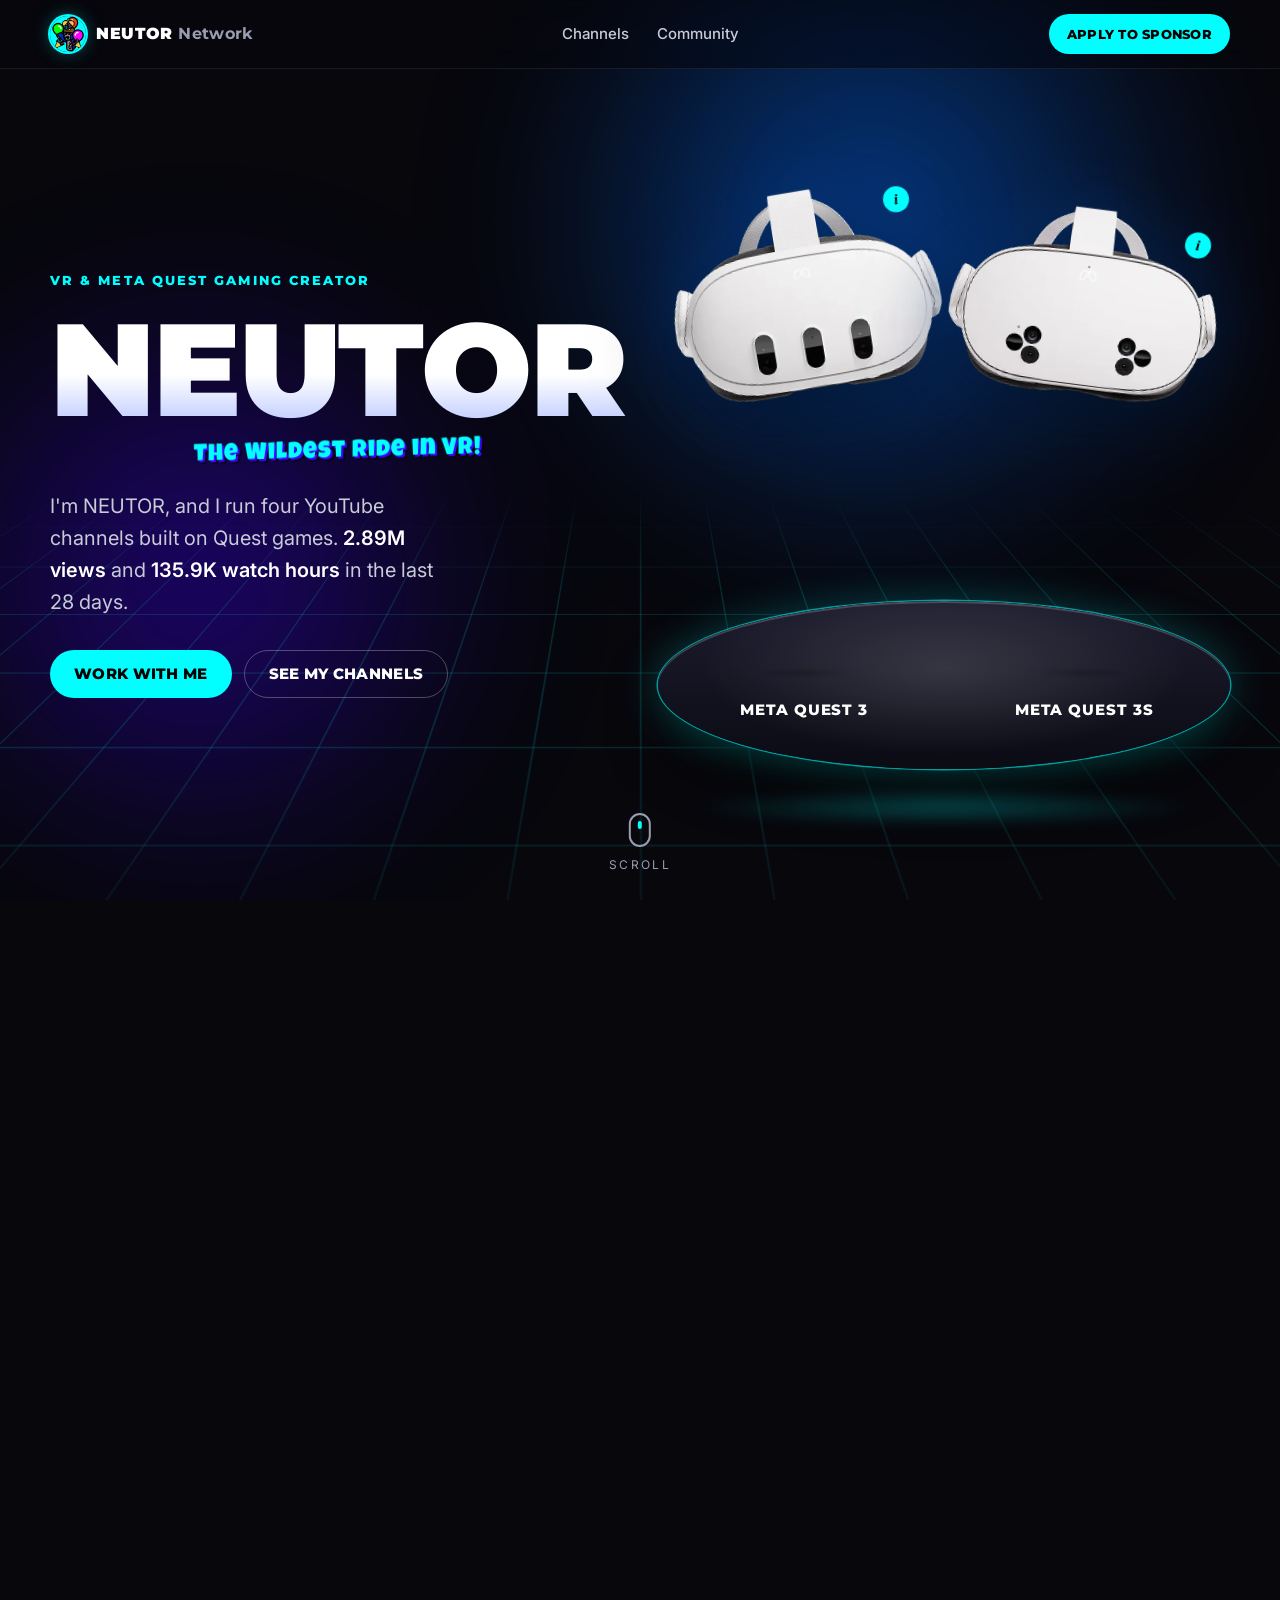
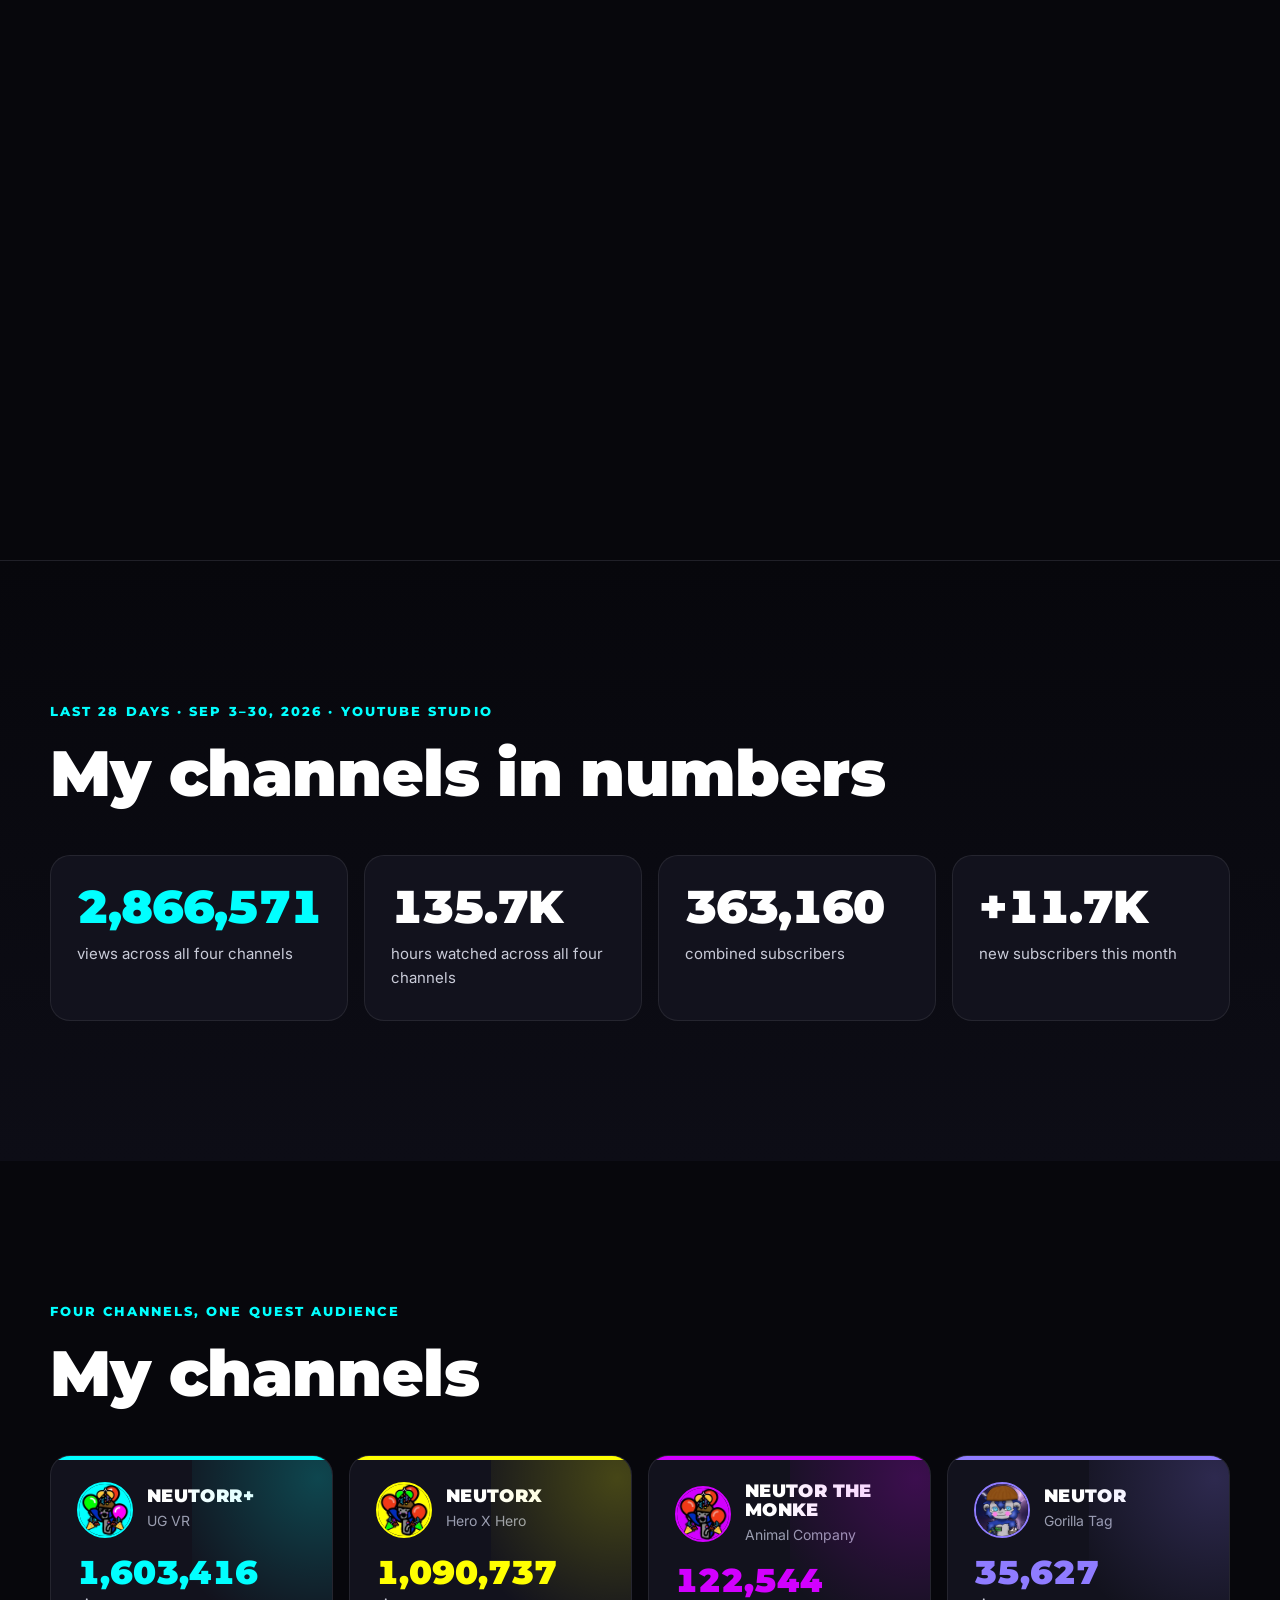
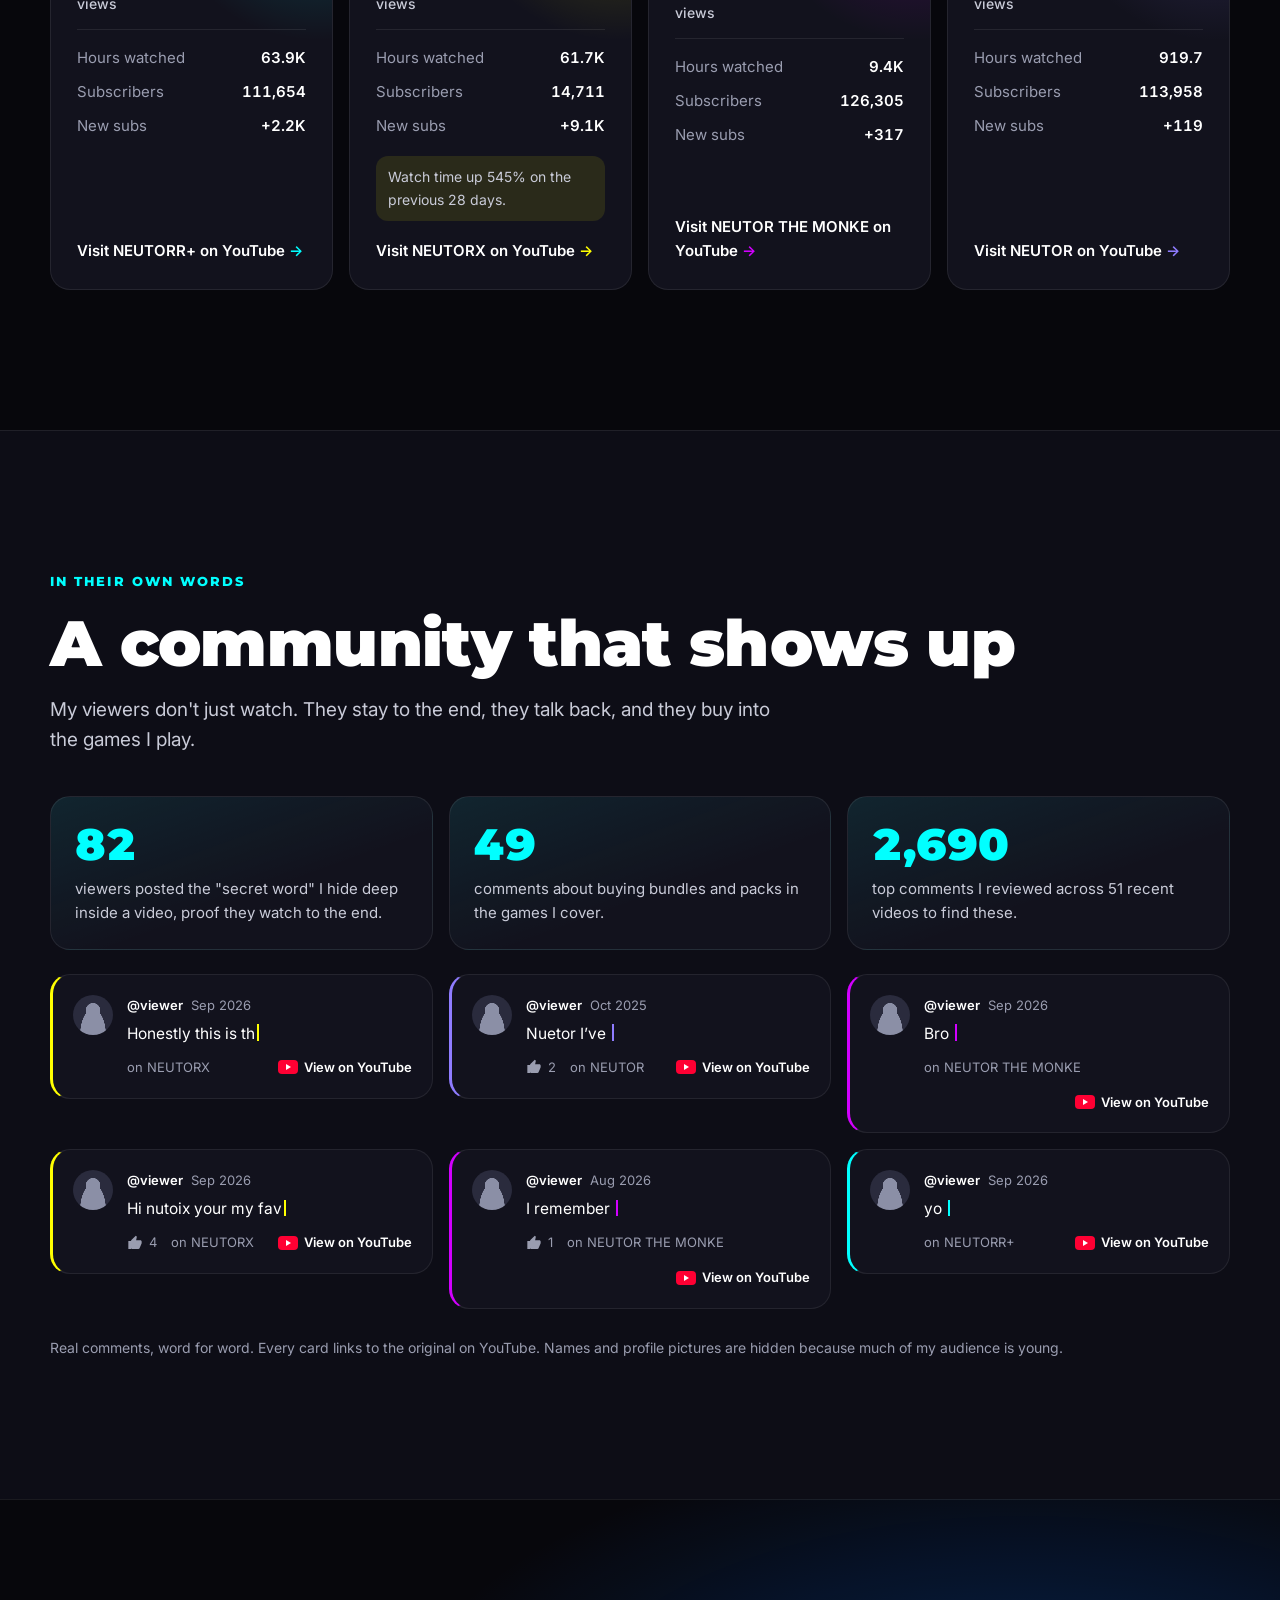
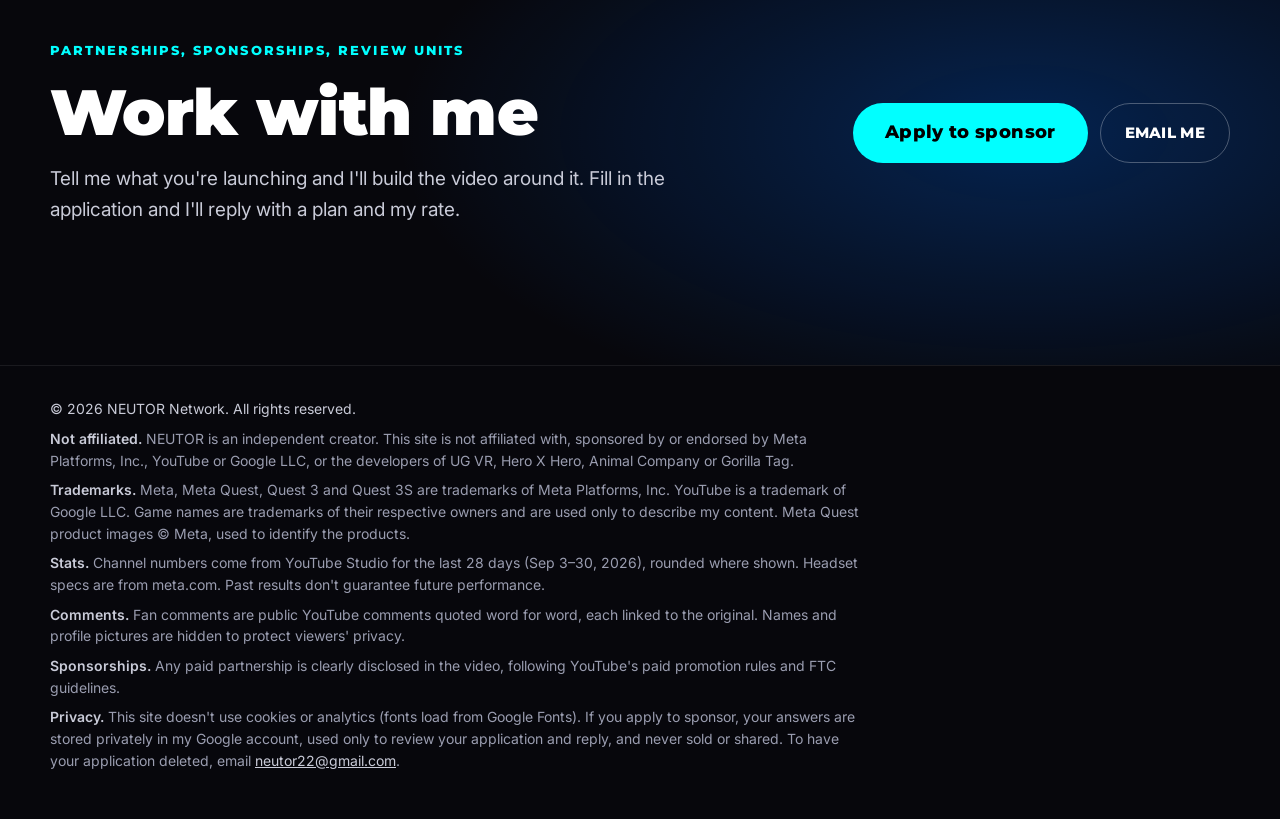
==== commit 23478988: "Move Quest 3 vs 3S plan to its own Meta page; drop the pitch note Co-Authored-By: Claude Opus 5.5 <n" ====
--- a/index.html
+++ b/index.html
@@ -56,9 +56,8 @@
             <p class="hero-lead">I'm NEUTOR, and I run four YouTube channels built on Quest games. <strong>2.89M views</strong> and <strong>135.9K watch hours</strong> in the last 28 days.</p>
             <div class="hero-actions">
               <a class="btn btn-primary" href="#contact">Work with me</a>
-              <a class="btn btn-ghost" href="#quest">See the Quest 3 vs 3S plan</a>
-            </div>
-            <p class="pitch-note"><span class="info-i" aria-hidden="true">i</span>The Quest 3 vs 3S plan was built for my Meta sponsorship pitch. I make a custom plan like this for every sponsor.</p>
+              <a class="btn btn-ghost" href="#channels">See my channels</a>
+            </div>
           </div>
 
           <div class="stage">
@@ -232,72 +231,6 @@
       </div>
     </section>
 
-    <!-- QUEST 3 vs 3S -->
-    <section class="section quest" id="quest" aria-labelledby="quest-title">
-      <div class="wrap">
-        <p class="eyebrow">Planned video <span class="made-for">Made for my Meta pitch</span></p>
-        <h2 id="quest-title" class="section-title">Quest 3 vs Quest 3S on UG VR</h2>
-        <p class="section-lead">A head-to-head test in real UG VR matches, made for players choosing their first headset. Same game, same maps, two headsets, one honest verdict.</p>
-
-        <div class="versus">
-          <div class="versus-side">
-            <div class="flip flip-lg" tabindex="0">
-              <div class="flip-inner">
-                <div class="flip-front">
-                  <img src="assets/quest-3.webp" width="392" height="294" alt="Meta Quest 3" loading="lazy" decoding="async">
-                  <span class="spec-badge" aria-hidden="true">i</span>
-                </div>
-                <div class="flip-back">
-                  <h3 class="flip-title">Meta Quest 3</h3>
-                  <dl class="spec">
-                    <div><dt>Display</dt><dd>2064 × 2208 per eye</dd></div>
-                    <div><dt>Lenses</dt><dd>Pancake, continuous IAD</dd></div>
-                    <div><dt>Field of view</dt><dd>110° horizontal, 96° vertical</dd></div>
-                    <div><dt>Chip</dt><dd>Snapdragon XR2 Gen 2, 8GB RAM</dd></div>
-                    <div><dt>Storage</dt><dd>512GB</dd></div>
-                  </dl>
-                  <p class="flip-why"><strong>For my videos:</strong> 30% more pixels than 3S and a wider view, so what I see while recording is sharper, and 512GB holds long sessions.</p>
-                </div>
-              </div>
-            </div>
-            <p class="versus-name">Meta Quest 3</p>
-          </div>
-          <p class="versus-vs" aria-hidden="true">VS</p>
-          <div class="versus-side">
-            <div class="flip flip-lg" tabindex="0">
-              <div class="flip-inner">
-                <div class="flip-front">
-                  <img src="assets/quest-3s.webp" width="407" height="284" alt="Meta Quest 3S" loading="lazy" decoding="async">
-                  <span class="spec-badge" aria-hidden="true">i</span>
-                </div>
-                <div class="flip-back">
-                  <h3 class="flip-title">Meta Quest 3S</h3>
-                  <dl class="spec">
-                    <div><dt>Display</dt><dd>1832 × 1920 per eye</dd></div>
-                    <div><dt>Lenses</dt><dd>Fresnel, 3-position IAD</dd></div>
-                    <div><dt>Field of view</dt><dd>96° horizontal, 90° vertical</dd></div>
-                    <div><dt>Chip</dt><dd>Snapdragon XR2 Gen 2, 8GB RAM</dd></div>
-                    <div><dt>Storage</dt><dd>128GB or 256GB</dd></div>
-                  </dl>
-                  <p class="flip-why"><strong>For my videos:</strong> the same chip as Quest 3 at a lower price, so the test shows my viewers exactly what the more affordable Quest gets them.</p>
-                </div>
-              </div>
-            </div>
-            <p class="versus-name">Meta Quest 3S</p>
-          </div>
-        </div>
-        <p class="fine fine-center"><span class="hint-hover">Hover a headset to flip it.</span><span class="hint-tap">Tap a headset to flip it.</span> Specs from meta.com.</p>
-
-        <ol class="tests" role="list">
-          <li><span class="test-num" aria-hidden="true">01</span><h3>Load times</h3><p>From launch to lobby to match, timed on both headsets.</p></li>
-          <li><span class="test-num" aria-hidden="true">02</span><h3>Visuals</h3><p>Side-by-side capture of the same UG VR maps and dinos.</p></li>
-          <li><span class="test-num" aria-hidden="true">03</span><h3>Comfort</h3><p>Long sessions, the way my viewers actually play.</p></li>
-          <li><span class="test-num" aria-hidden="true">04</span><h3>Match performance</h3><p>How each headset holds up in busy, real multiplayer matches.</p></li>
-        </ol>
-        <p class="fine">Any gear Meta provides will be clearly disclosed in the video. Opinions stay my own.</p>
-      </div>
-    </section>
-
     <!-- COMMUNITY -->
     <section class="section community" id="community" aria-labelledby="community-title">
       <div class="wrap">
@@ -384,7 +317,7 @@
   <footer class="site-footer">
     <div class="wrap footer-inner">
       <p class="footer-brand">© 2026 NEUTOR Network. All rights reserved.</p>
-      <p><strong>Not affiliated.</strong> NEUTOR is an independent creator. This site is not affiliated with, sponsored by or endorsed by Meta Platforms, Inc., YouTube or Google LLC, or the developers of UG VR, Hero X Hero, Animal Company or Gorilla Tag. The Quest 3 vs 3S plan is my own proposal to Meta, not an approved or paid partnership.</p>
+      <p><strong>Not affiliated.</strong> NEUTOR is an independent creator. This site is not affiliated with, sponsored by or endorsed by Meta Platforms, Inc., YouTube or Google LLC, or the developers of UG VR, Hero X Hero, Animal Company or Gorilla Tag.</p>
       <p><strong>Trademarks.</strong> Meta, Meta Quest, Quest 3 and Quest 3S are trademarks of Meta Platforms, Inc. YouTube is a trademark of Google LLC. Game names are trademarks of their respective owners and are used only to describe my content. Meta Quest product images © Meta, used to identify the products.</p>
       <p><strong>Stats.</strong> Channel numbers come from YouTube Studio for the last 28 days (Sep 3–30, 2026), rounded where shown. Headset specs are from meta.com. Past results don't guarantee future performance.</p>
       <p><strong>Comments.</strong> Fan comments are public YouTube comments quoted word for word, each linked to the original. Names and profile pictures are hidden to protect viewers' privacy.</p>
--- a/styles.css
+++ b/styles.css
@@ -160,6 +160,10 @@
   background: rgba(1,255,255,.12); border: 1px solid rgba(1,255,255,.4);
   font-size: 11px; letter-spacing: .1em; color: var(--cyan);
 }
+.meta-intro { padding-top: calc(68px + clamp(48px, 7vw, 90px)); padding-bottom: 0; }
+.meta-back { margin-top: 20px; }
+.meta-back a { color: var(--cyan); text-decoration: none; font-weight: 600; font-size: 15px; }
+.meta-back a:hover { text-decoration: underline; }
 .apply-page { padding-top: calc(68px + clamp(48px, 7vw, 90px)); min-height: 100vh; }
 .apply-back { margin-top: 20px; }
 .apply-back a { color: var(--cyan); text-decoration: none; font-weight: 600; font-size: 15px; }
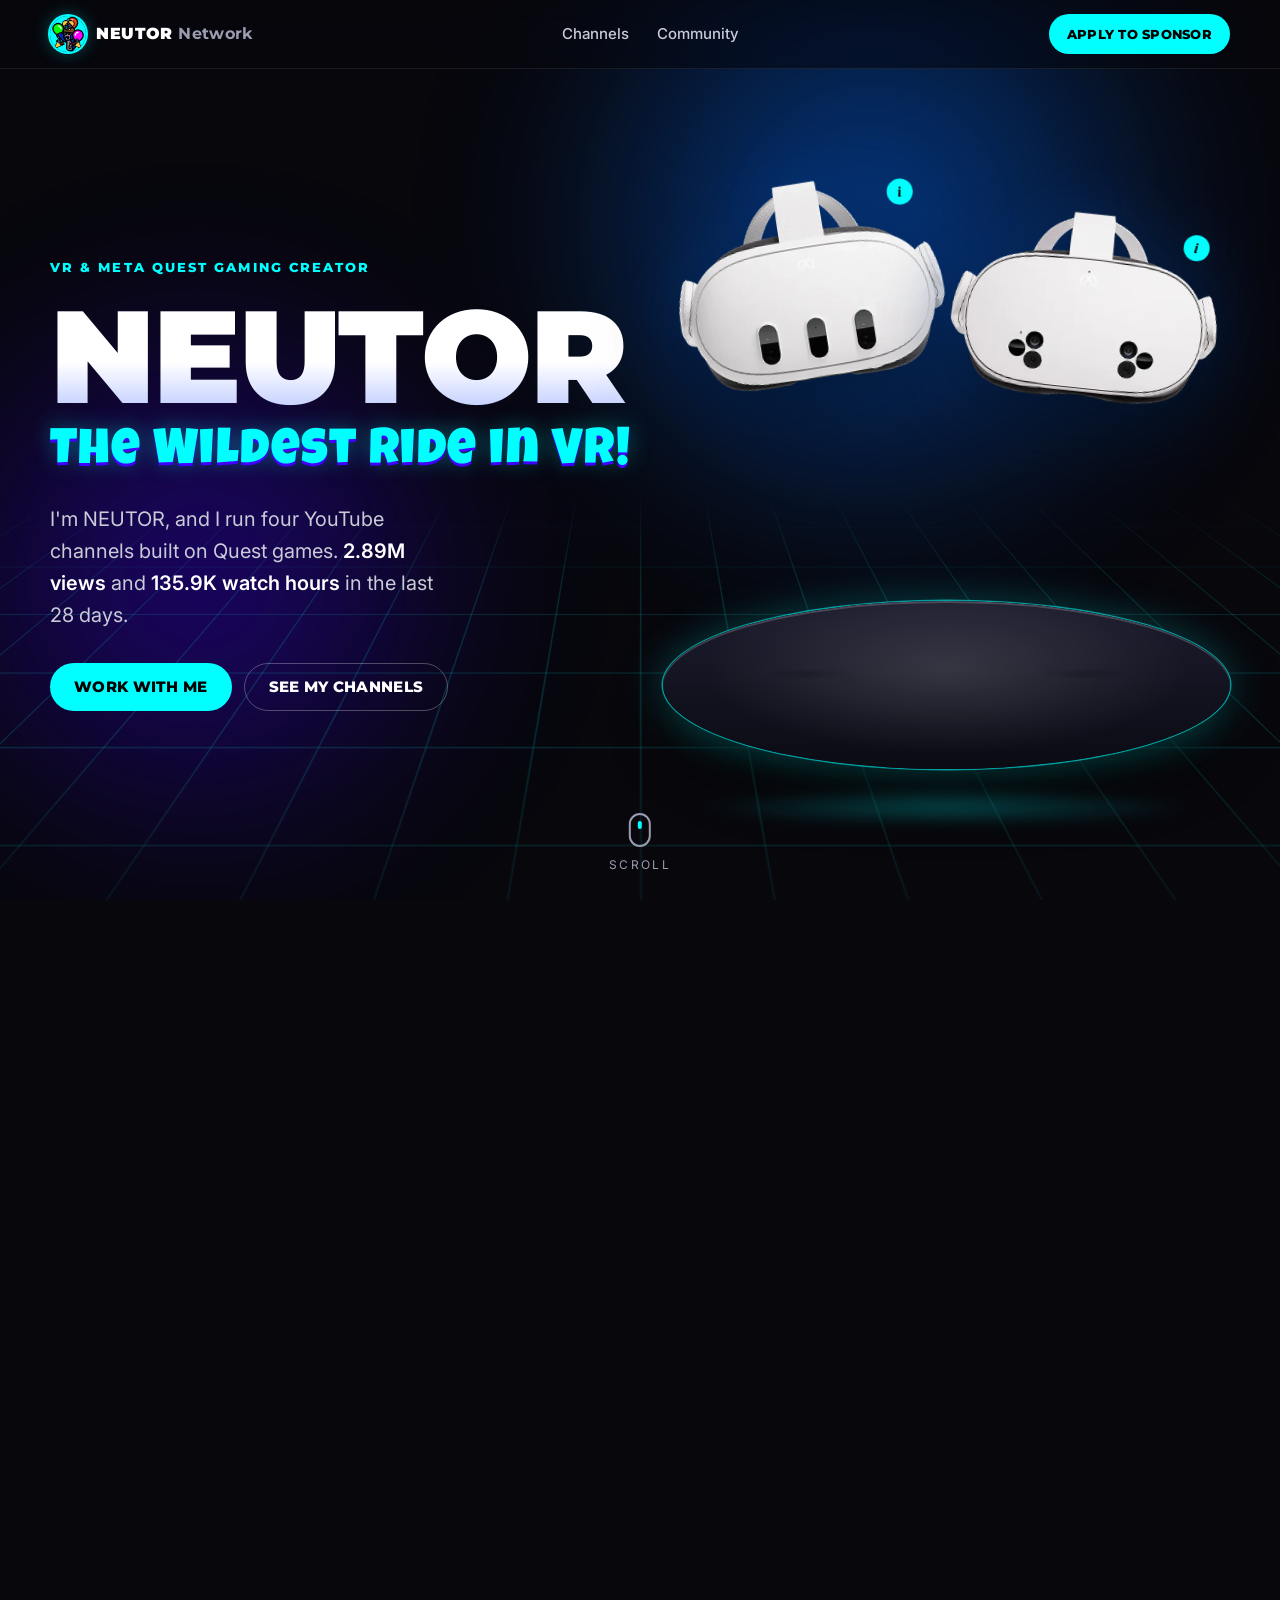
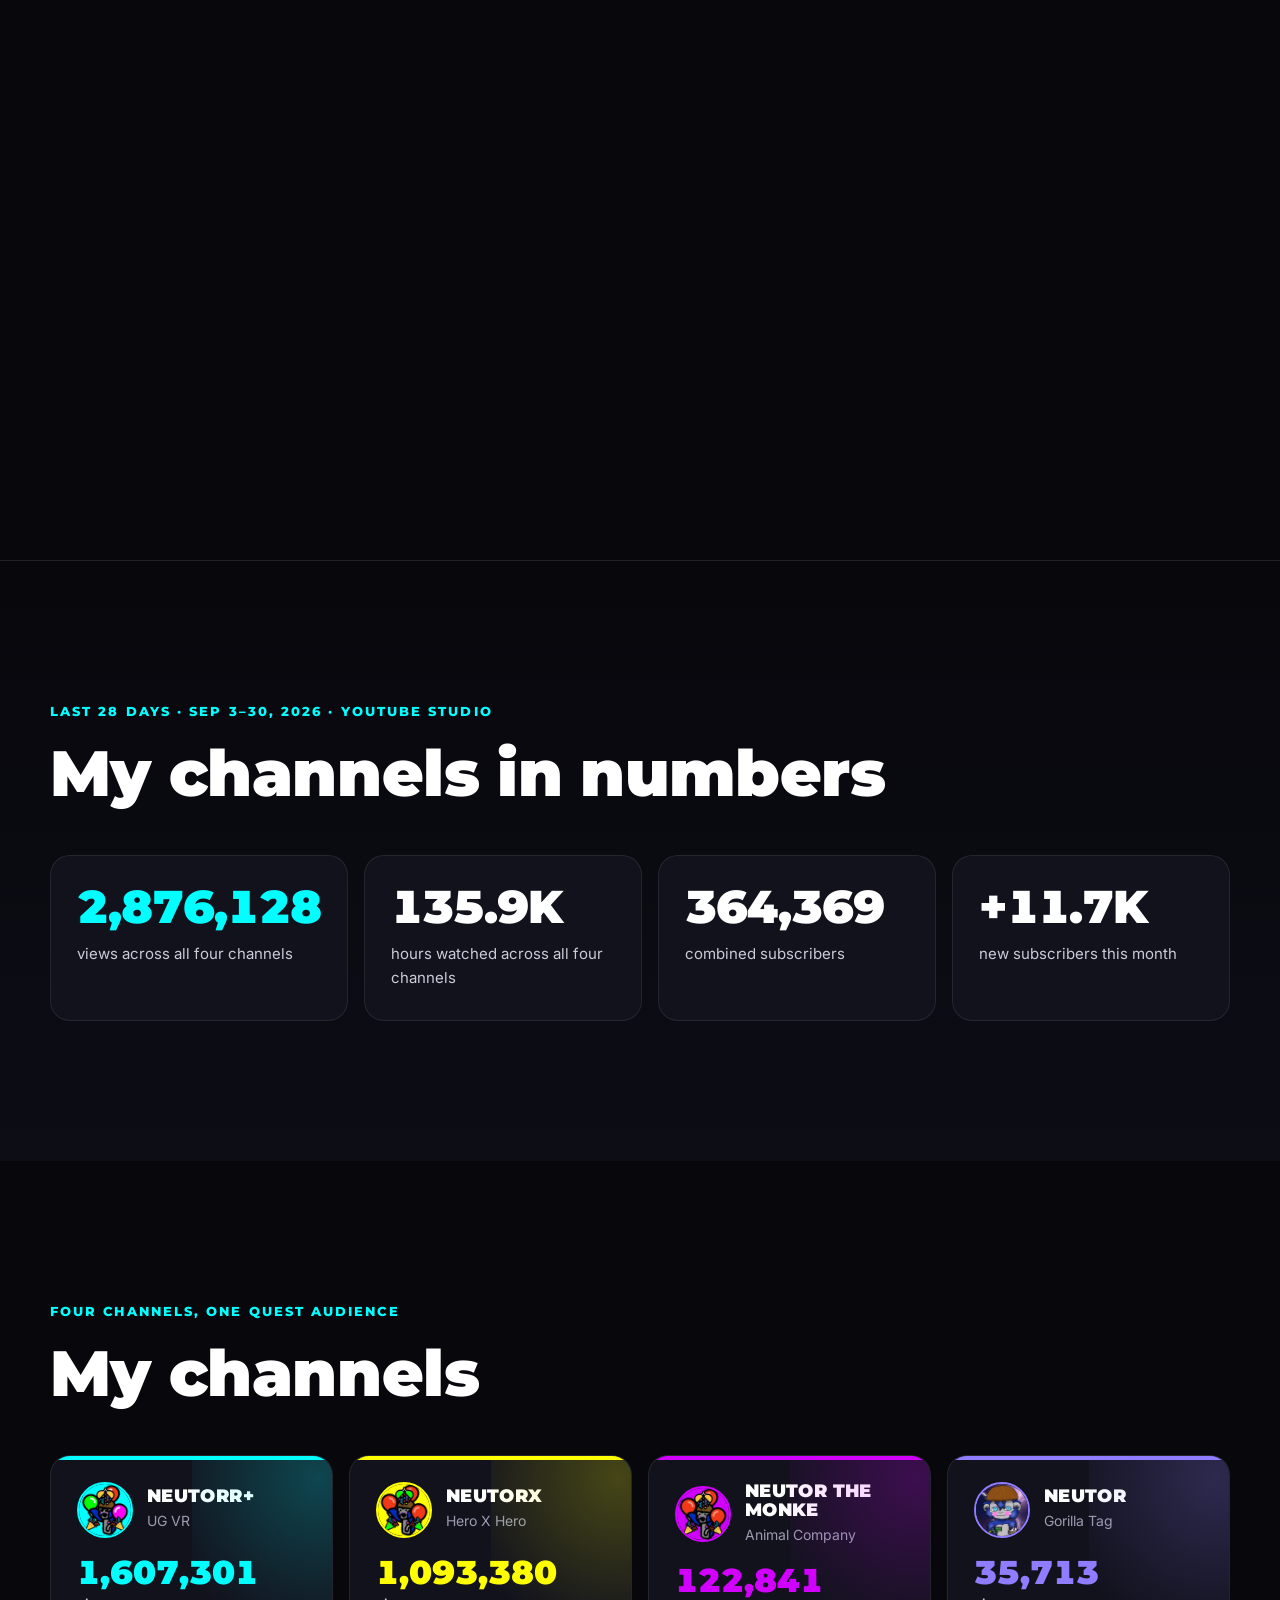
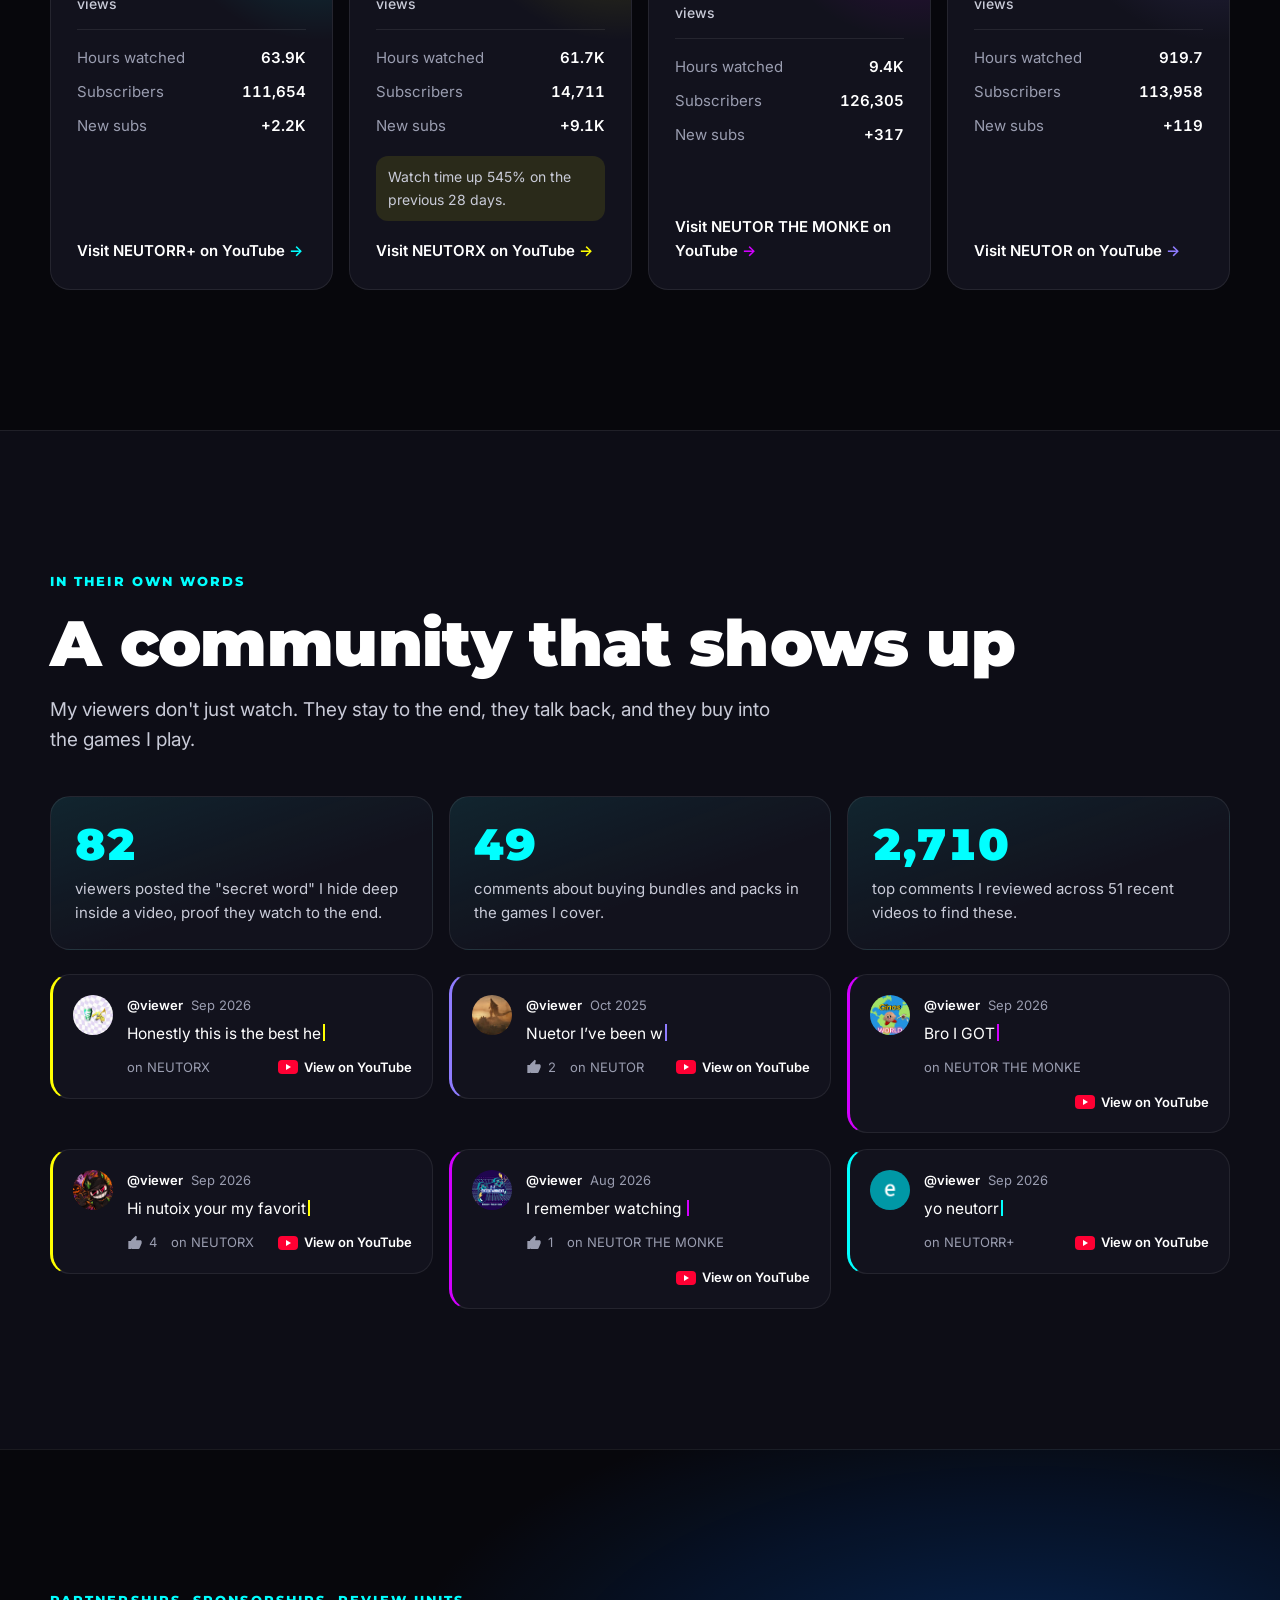
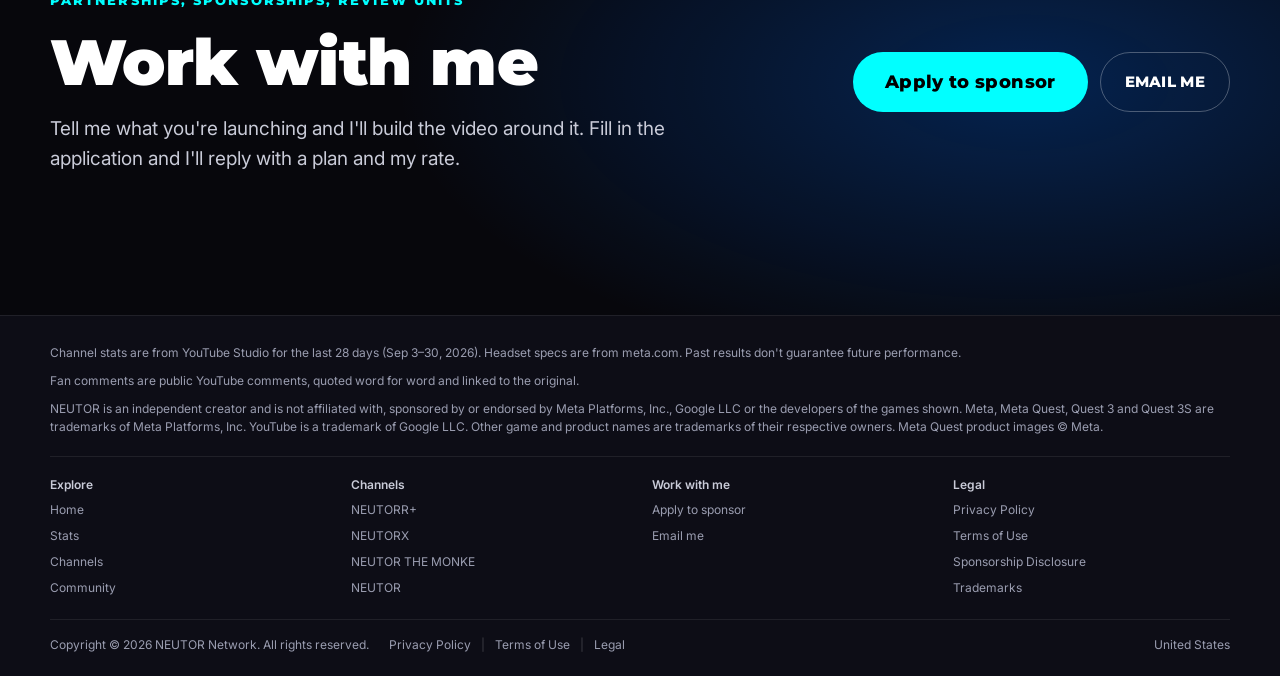
==== commit bb18b7de: "Real fan avatars, width-matched hero tagline, Apple-style footer and legal page Co-Authored-By: Clau" ====
--- a/index.html
+++ b/index.html
@@ -246,7 +246,7 @@
 
         <ul class="yt-grid" role="list">
           <li class="yt" style="--qc:#ffff01">
-            <span class="yt-avatar" aria-hidden="true"></span>
+            <img class="yt-avatar" src="assets/fans/Ugx8g8dkWu.jpg" width="40" height="40" alt="" loading="lazy" decoding="async">
             <div class="yt-body">
               <p class="yt-meta"><span class="yt-user">@viewer</span><span class="yt-time">Sep 2026</span></p>
               <p class="yt-text"><span class="visually-hidden">Honestly this is the best hero x hero video I’ve seen ever. Keep up the good work!</span><span class="type" aria-hidden="true">Honestly this is the best hero x hero video I’ve seen ever. Keep up the good work!</span></p>
@@ -254,7 +254,7 @@
             </div>
           </li>
           <li class="yt" style="--qc:#8f7cff">
-            <span class="yt-avatar" aria-hidden="true"></span>
+            <img class="yt-avatar" src="assets/fans/UgyqZwnBmy.jpg" width="40" height="40" alt="" loading="lazy" decoding="async">
             <div class="yt-body">
               <p class="yt-meta"><span class="yt-user">@viewer</span><span class="yt-time">Oct 2025</span></p>
               <p class="yt-text"><span class="visually-hidden">Nuetor I’ve been watching since under 40k</span><span class="type" aria-hidden="true">Nuetor I’ve been watching since under 40k</span></p>
@@ -262,7 +262,7 @@
             </div>
           </li>
           <li class="yt" style="--qc:#d200ff">
-            <span class="yt-avatar" aria-hidden="true"></span>
+            <img class="yt-avatar" src="assets/fans/UgwAx_7qbD.jpg" width="40" height="40" alt="" loading="lazy" decoding="async">
             <div class="yt-body">
               <p class="yt-meta"><span class="yt-user">@viewer</span><span class="yt-time">Sep 2026</span></p>
               <p class="yt-text"><span class="visually-hidden">Bro I GOT THE NEW CHAMPION BUNDLE IM SOO HAPPY AND THE FROG!!! 🐸</span><span class="type" aria-hidden="true">Bro I GOT THE NEW CHAMPION BUNDLE IM SOO HAPPY AND THE FROG!!! 🐸</span></p>
@@ -270,7 +270,7 @@
             </div>
           </li>
           <li class="yt" style="--qc:#ffff01">
-            <span class="yt-avatar" aria-hidden="true"></span>
+            <img class="yt-avatar" src="assets/fans/UgwZvmIXsg.jpg" width="40" height="40" alt="" loading="lazy" decoding="async">
             <div class="yt-body">
               <p class="yt-meta"><span class="yt-user">@viewer</span><span class="yt-time">Sep 2026</span></p>
               <p class="yt-text"><span class="visually-hidden">Hi nutoix your my favorite heroxhero and ug youtuber</span><span class="type" aria-hidden="true">Hi nutoix your my favorite heroxhero and ug youtuber</span></p>
@@ -278,7 +278,7 @@
             </div>
           </li>
           <li class="yt" style="--qc:#d200ff">
-            <span class="yt-avatar" aria-hidden="true"></span>
+            <img class="yt-avatar" src="assets/fans/Ugw7Bv4qz9.jpg" width="40" height="40" alt="" loading="lazy" decoding="async">
             <div class="yt-body">
               <p class="yt-meta"><span class="yt-user">@viewer</span><span class="yt-time">Aug 2026</span></p>
               <p class="yt-text"><span class="visually-hidden">I remember watching you when I started playing animal company in the og map Christmas update / the tech tree update</span><span class="type" aria-hidden="true">I remember watching you when I started playing animal company in the og map Christmas update / the tech tree update</span></p>
@@ -286,7 +286,7 @@
             </div>
           </li>
           <li class="yt" style="--qc:#01ffff">
-            <span class="yt-avatar" aria-hidden="true"></span>
+            <img class="yt-avatar" src="assets/fans/Ugxk09FBcP.jpg" width="40" height="40" alt="" loading="lazy" decoding="async">
             <div class="yt-body">
               <p class="yt-meta"><span class="yt-user">@viewer</span><span class="yt-time">Sep 2026</span></p>
               <p class="yt-text"><span class="visually-hidden">yo neutorr I love you content keep going with you vids</span><span class="type" aria-hidden="true">yo neutorr I love you content keep going with you vids</span></p>
@@ -294,7 +294,6 @@
             </div>
           </li>
         </ul>
-        <p class="fine">Real comments, word for word. Every card links to the original on YouTube. Names and profile pictures are hidden because much of my audience is young.</p>
       </div>
     </section>
 
@@ -315,14 +314,59 @@
   </main>
 
   <footer class="site-footer">
-    <div class="wrap footer-inner">
-      <p class="footer-brand">© 2026 NEUTOR Network. All rights reserved.</p>
-      <p><strong>Not affiliated.</strong> NEUTOR is an independent creator. This site is not affiliated with, sponsored by or endorsed by Meta Platforms, Inc., YouTube or Google LLC, or the developers of UG VR, Hero X Hero, Animal Company or Gorilla Tag.</p>
-      <p><strong>Trademarks.</strong> Meta, Meta Quest, Quest 3 and Quest 3S are trademarks of Meta Platforms, Inc. YouTube is a trademark of Google LLC. Game names are trademarks of their respective owners and are used only to describe my content. Meta Quest product images © Meta, used to identify the products.</p>
-      <p><strong>Stats.</strong> Channel numbers come from YouTube Studio for the last 28 days (Sep 3–30, 2026), rounded where shown. Headset specs are from meta.com. Past results don't guarantee future performance.</p>
-      <p><strong>Comments.</strong> Fan comments are public YouTube comments quoted word for word, each linked to the original. Names and profile pictures are hidden to protect viewers' privacy.</p>
-      <p><strong>Sponsorships.</strong> Any paid partnership is clearly disclosed in the video, following YouTube's paid promotion rules and FTC guidelines.</p>
-      <p id="privacy"><strong>Privacy.</strong> This site doesn't use cookies or analytics (fonts load from Google Fonts). If you apply to sponsor, your answers are stored privately in my Google account, used only to review your application and reply, and never sold or shared. To have your application deleted, email <a href="mailto:neutor22@gmail.com">neutor22@gmail.com</a>.</p>
+    <div class="wrap">
+      <div class="footer-notes">
+        <p>Channel stats are from YouTube Studio for the last 28 days (Sep 3–30, 2026). Headset specs are from meta.com. Past results don't guarantee future performance.</p>
+        <p>Fan comments are public YouTube comments, quoted word for word and linked to the original.</p>
+        <p>NEUTOR is an independent creator and is not affiliated with, sponsored by or endorsed by Meta Platforms, Inc., Google LLC or the developers of the games shown. Meta, Meta Quest, Quest 3 and Quest 3S are trademarks of Meta Platforms, Inc. YouTube is a trademark of Google LLC. Other game and product names are trademarks of their respective owners. Meta Quest product images © Meta.</p>
+      </div>
+
+      <nav class="footer-directory" aria-label="Footer">
+        <div class="footer-col">
+          <h2>Explore</h2>
+          <ul>
+            <li><a href="#top">Home</a></li>
+            <li><a href="#numbers">Stats</a></li>
+            <li><a href="#channels">Channels</a></li>
+            <li><a href="#community">Community</a></li>
+          </ul>
+        </div>
+        <div class="footer-col">
+          <h2>Channels</h2>
+          <ul>
+            <li><a href="https://www.youtube.com/@NEUTOR_VRR" target="_blank" rel="noopener">NEUTORR+ <span class="visually-hidden">(opens in a new tab)</span></a></li>
+            <li><a href="https://www.youtube.com/channel/UCPEXOtn9LpLbzVFnzu2Xq4A" target="_blank" rel="noopener">NEUTORX <span class="visually-hidden">(opens in a new tab)</span></a></li>
+            <li><a href="https://www.youtube.com/@NEUTORTHEMONKE" target="_blank" rel="noopener">NEUTOR THE MONKE <span class="visually-hidden">(opens in a new tab)</span></a></li>
+            <li><a href="https://www.youtube.com/@NEUTOR_VR" target="_blank" rel="noopener">NEUTOR <span class="visually-hidden">(opens in a new tab)</span></a></li>
+          </ul>
+        </div>
+        <div class="footer-col">
+          <h2>Work with me</h2>
+          <ul>
+            <li><a href="apply.html">Apply to sponsor</a></li>
+            <li><a href="mailto:neutor22@gmail.com?subject=Partnership%20with%20NEUTOR">Email me</a></li>
+          </ul>
+        </div>
+        <div class="footer-col">
+          <h2>Legal</h2>
+          <ul>
+            <li><a href="legal.html#privacy">Privacy Policy</a></li>
+            <li><a href="legal.html#terms">Terms of Use</a></li>
+            <li><a href="legal.html#disclosure">Sponsorship Disclosure</a></li>
+            <li><a href="legal.html#trademarks">Trademarks</a></li>
+          </ul>
+        </div>
+      </nav>
+
+      <div class="footer-legal">
+        <p class="footer-copy">Copyright © 2026 NEUTOR Network. All rights reserved.</p>
+        <ul class="footer-links">
+          <li><a href="legal.html#privacy">Privacy Policy</a></li>
+          <li><a href="legal.html#terms">Terms of Use</a></li>
+          <li><a href="legal.html">Legal</a></li>
+        </ul>
+        <p class="footer-locale">United States</p>
+      </div>
     </div>
   </footer>
 
--- a/styles.css
+++ b/styles.css
@@ -128,20 +128,19 @@
 html.title-network .t-classic { display: inline; }
 html.title-network .t-new { display: none; }
 .hero-title .t-new { font-size: 1.22em; letter-spacing: -0.015em; }
-.hero-lockup { display: inline-flex; flex-direction: column; align-items: center; }
+.hero-lockup { display: inline-flex; flex-direction: column; align-items: stretch; }
 .hero-tagline {
-  margin-top: 10px; display: block; text-align: center; white-space: nowrap;
+  margin-top: 12px; display: block; text-align: center; white-space: nowrap;
   font-family: "Luckiest Guy", var(--display); font-weight: 400;
-  font-size: clamp(17px, 1.9vw, 27px); line-height: 1.1; letter-spacing: .04em;
+  font-size: clamp(19px, 3.35vw, 47px); line-height: 1; letter-spacing: .03em;
   color: var(--cyan);
-  text-shadow: 2px 2px 0 var(--indigo), 4px 4px 0 rgba(0,0,0,.5);
-  transform: rotate(-1.5deg);
-  animation: tagline-pop .8s cubic-bezier(.2,1.6,.4,1) .2s both;
+  text-shadow: 0 3px 0 var(--indigo), 0 0 22px rgba(1,255,255,.35);
+  animation: tagline-pop .7s cubic-bezier(.2,1.4,.4,1) .2s both;
 }
 html.title-network .hero-lockup { display: block; }
 @keyframes tagline-pop {
-  0% { opacity: 0; transform: rotate(-6deg) scale(.7); }
-  100% { opacity: 1; transform: rotate(-1.5deg) scale(1); }
+  0% { opacity: 0; transform: translateY(10px) scale(.92); }
+  100% { opacity: 1; transform: none; }
 }
 @media (prefers-reduced-motion: reduce) { .hero-tagline { animation: none; } }
 .hero-lead { margin-top: 24px; font-size: clamp(17px, 1.6vw, 20px); color: var(--ink-2); max-width: 30ch; }
@@ -419,11 +418,7 @@
 }
 .yt-avatar {
   flex: none; width: 40px; height: 40px; border-radius: 50%;
-  background:
-    radial-gradient(circle at 50% 38%, #8b8fa6 0 22%, transparent 23%),
-    radial-gradient(ellipse at 50% 100%, #8b8fa6 0 45%, transparent 46%),
-    #2a2b3d;
-  filter: blur(.2px);
+  object-fit: cover; background: #2a2b3d;
 }
 .yt-body { min-width: 0; flex: 1; }
 .yt-meta { display: flex; align-items: baseline; gap: 8px; font-size: 13px; }
@@ -522,8 +517,6 @@
 .contact-actions { display: flex; flex-wrap: wrap; gap: 12px; justify-content: flex-end; }
 
 /* Footer */
-.site-footer { border-top: 1px solid var(--line); padding: 32px 0 48px; color: var(--ink-3); font-size: 14px; }
-.footer-inner { display: grid; gap: 8px; }
 
 /* Reveal on scroll */
 .reveal { opacity: 0; transform: translateY(24px); transition: opacity .7s ease, transform .7s ease; }
@@ -579,7 +572,35 @@
   .spec-badge { animation: none; }
   .flip-hint { opacity: 1; transition: none; }
 }
-.footer-inner p { max-width: 90ch; line-height: 1.55; }
-.footer-inner strong { color: var(--ink-2); font-weight: 600; }
-.footer-inner a { color: var(--ink-2); }
-.footer-brand { color: var(--ink-2); }
+
+/* ---------- Footer (Apple-style: notes, directory, legal bar) ---------- */
+.site-footer { background: var(--bg-2); border-top: 1px solid var(--line); padding: 28px 0 22px; color: var(--ink-3); font-size: 12px; line-height: 1.5; }
+.footer-notes { display: grid; gap: 10px; padding-bottom: 20px; border-bottom: 1px solid var(--line); }
+.footer-notes p { max-width: none; }
+.footer-directory { display: grid; grid-template-columns: repeat(4, 1fr); gap: 24px; padding: 22px 0; border-bottom: 1px solid var(--line); }
+.footer-col h2 { font-family: var(--body); font-size: 12px; font-weight: 600; color: var(--ink-2); margin-bottom: 10px; letter-spacing: 0; }
+.footer-col ul { list-style: none; margin: 0; padding: 0; display: grid; gap: 8px; }
+.footer-col a, .footer-links a, .footer-notes a { color: var(--ink-3); text-decoration: none; }
+.footer-col a:hover, .footer-links a:hover { color: var(--ink); text-decoration: underline; }
+.footer-legal { display: flex; flex-wrap: wrap; align-items: center; gap: 8px 20px; padding-top: 16px; }
+.footer-links { display: flex; flex-wrap: wrap; list-style: none; margin: 0; padding: 0; }
+.footer-links li + li::before { content: "|"; margin: 0 10px; color: rgba(255,255,255,.2); }
+.footer-locale { margin-left: auto; }
+@media (max-width: 860px) {
+  .footer-directory { grid-template-columns: repeat(2, 1fr); }
+  .footer-locale { margin-left: 0; width: 100%; }
+}
+
+/* ---------- Legal page ---------- */
+.legal-page { padding-top: calc(68px + clamp(48px, 7vw, 90px)); }
+.legal-wrap { max-width: 760px; }
+.legal-updated { color: var(--ink-3); margin-top: 14px; font-size: 14px; }
+.legal-toc { display: flex; flex-wrap: wrap; gap: 10px; margin: 28px 0 8px; }
+.legal-toc a { padding: 8px 16px; border-radius: 999px; border: 1px solid rgba(255,255,255,.2); color: var(--ink-2); text-decoration: none; font-size: 14px; }
+.legal-toc a:hover { border-color: var(--cyan); color: var(--cyan); }
+.legal-wrap section { padding-top: 44px; scroll-margin-top: 80px; }
+.legal-wrap h2 { font-size: 28px; font-weight: 900; margin-bottom: 14px; }
+.legal-wrap h3 { font-family: var(--body); font-size: 17px; font-weight: 600; margin: 22px 0 6px; }
+.legal-wrap p, .legal-wrap li { color: var(--ink-2); font-size: 16px; }
+.legal-wrap ul { padding-left: 20px; display: grid; gap: 10px; }
+.legal-wrap a { color: var(--cyan); }
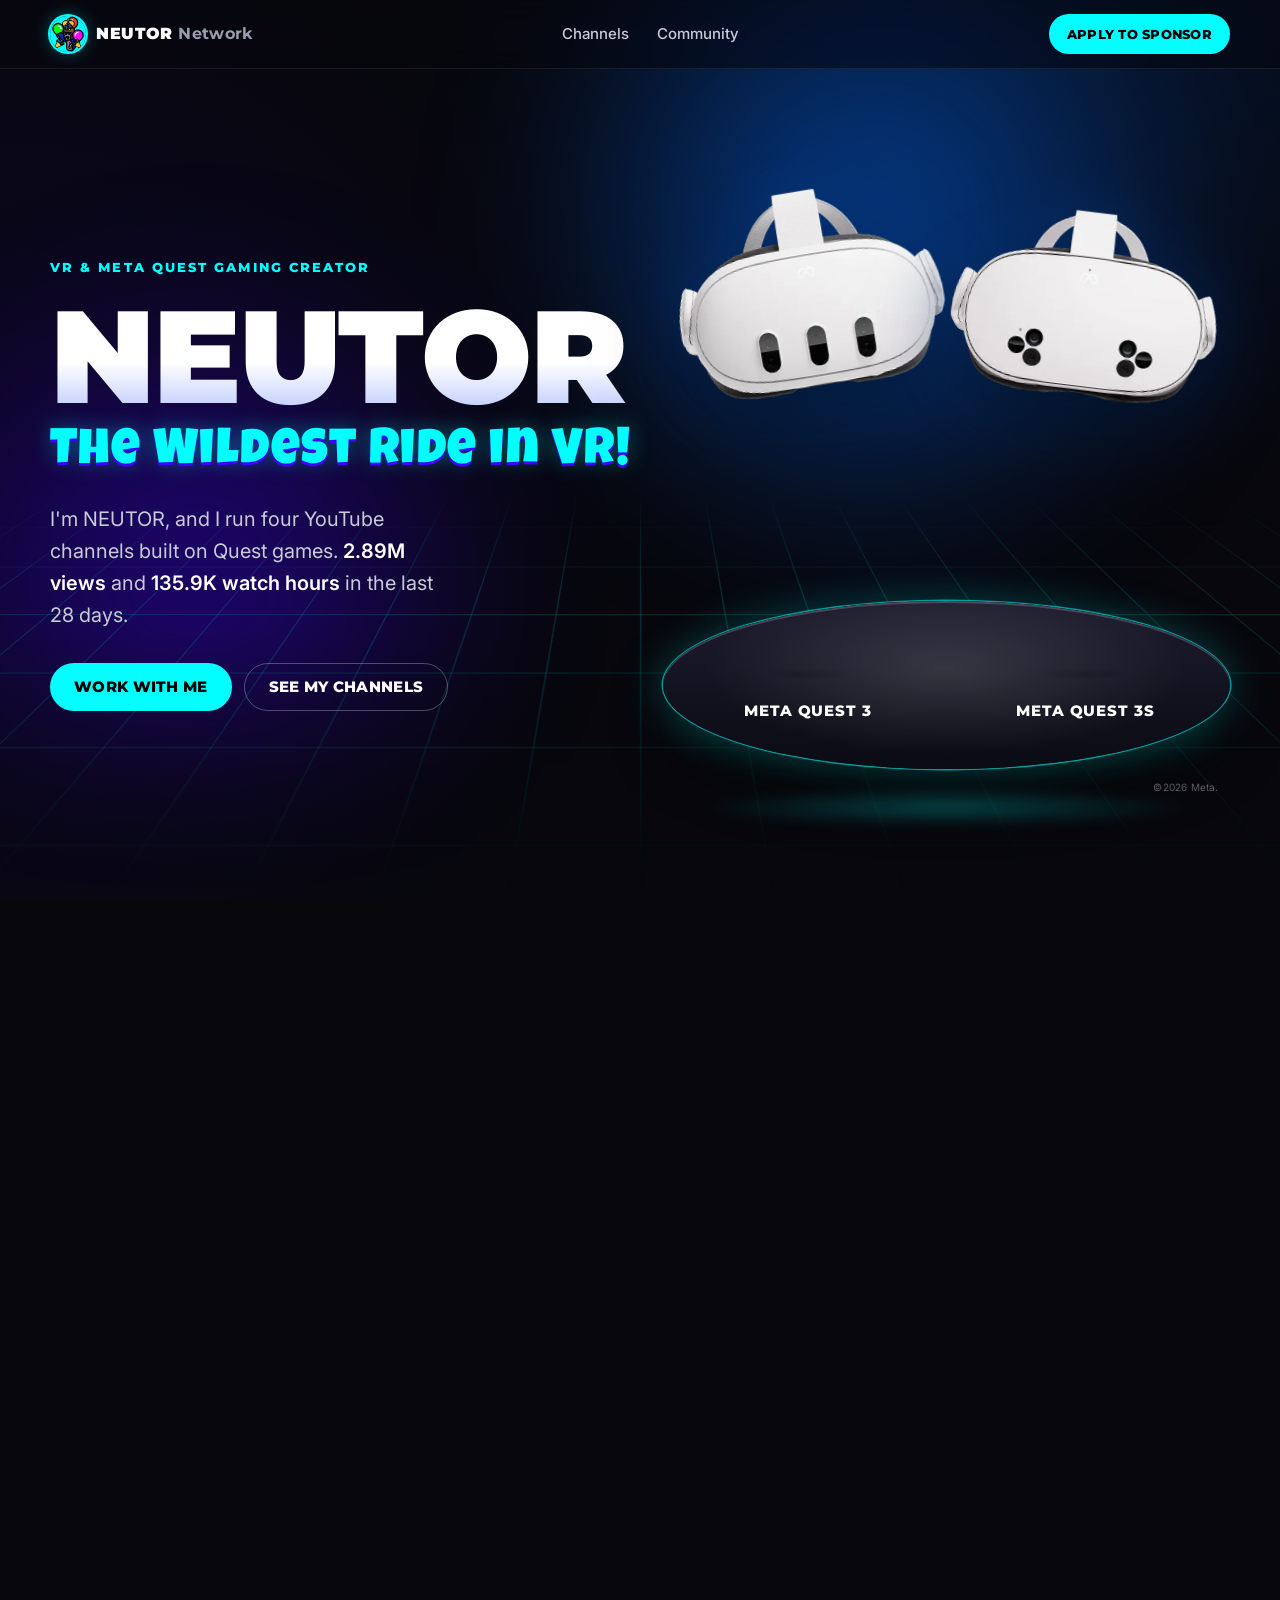
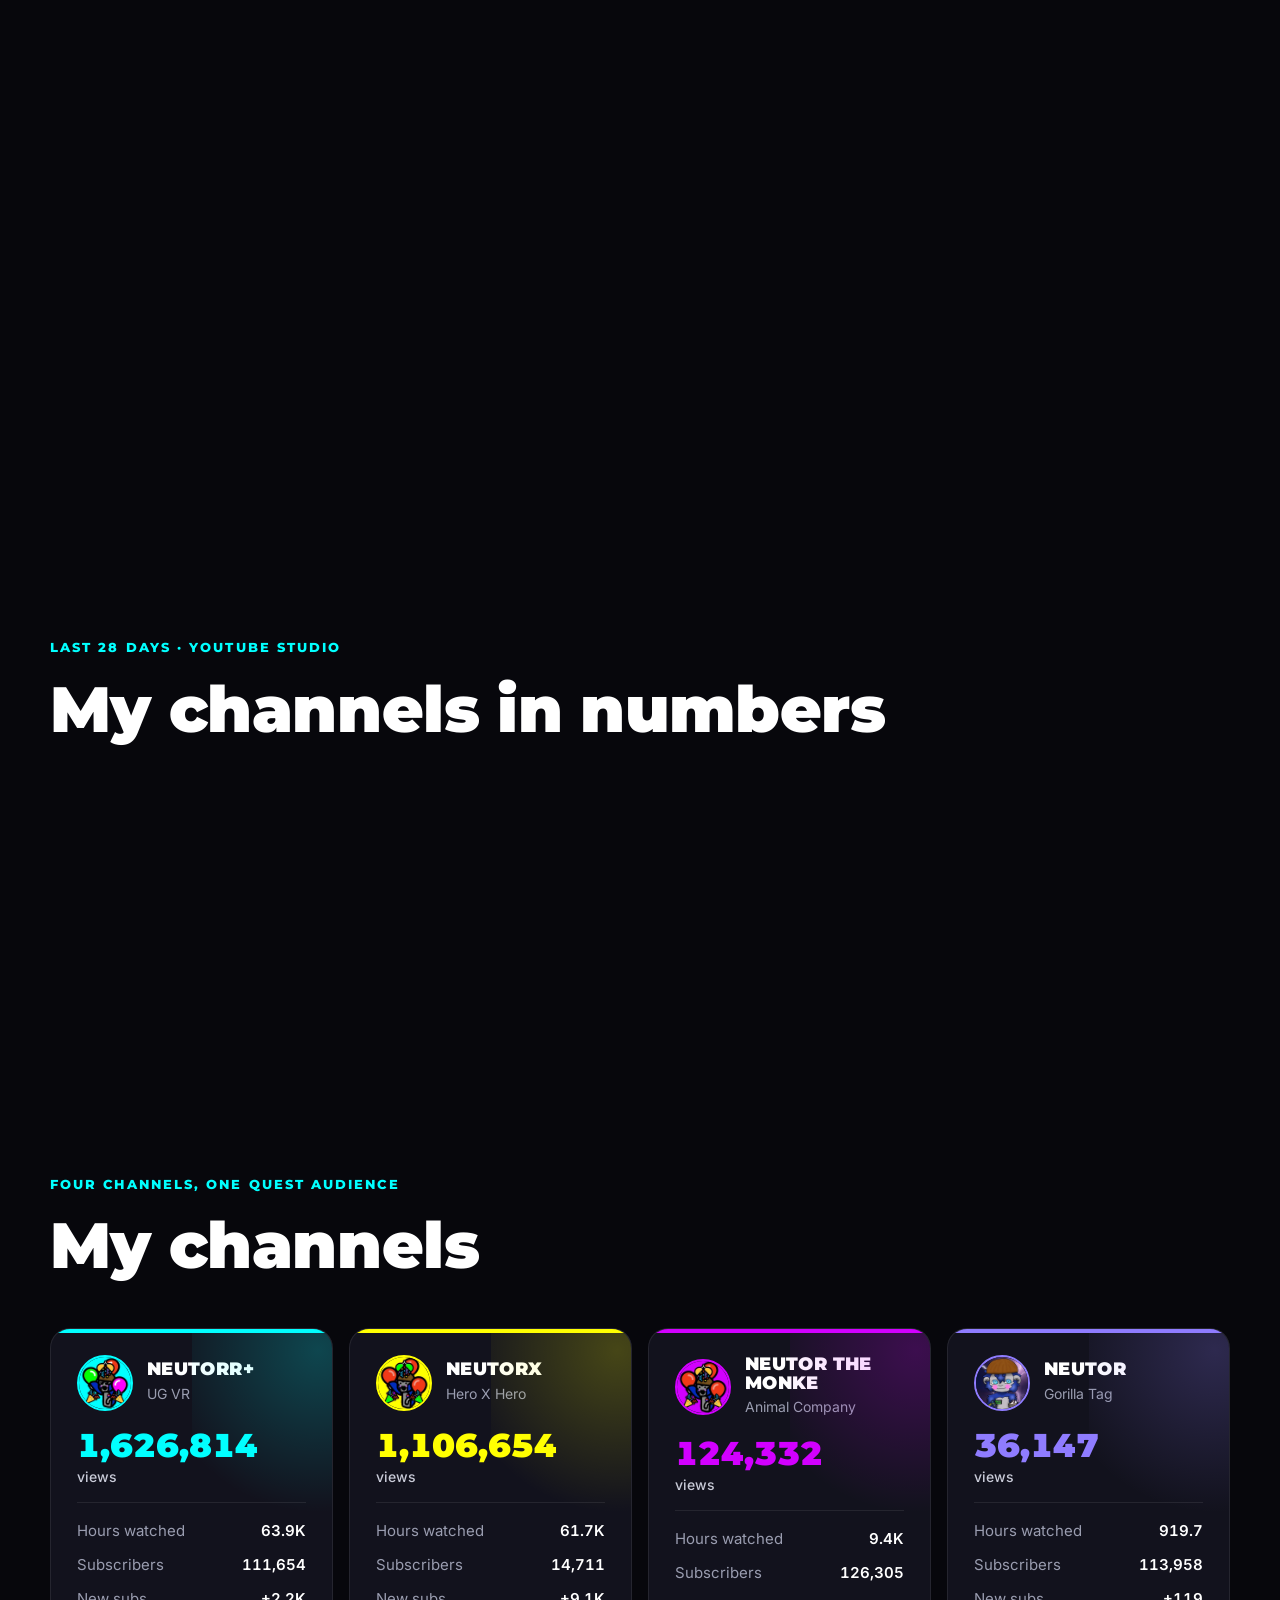
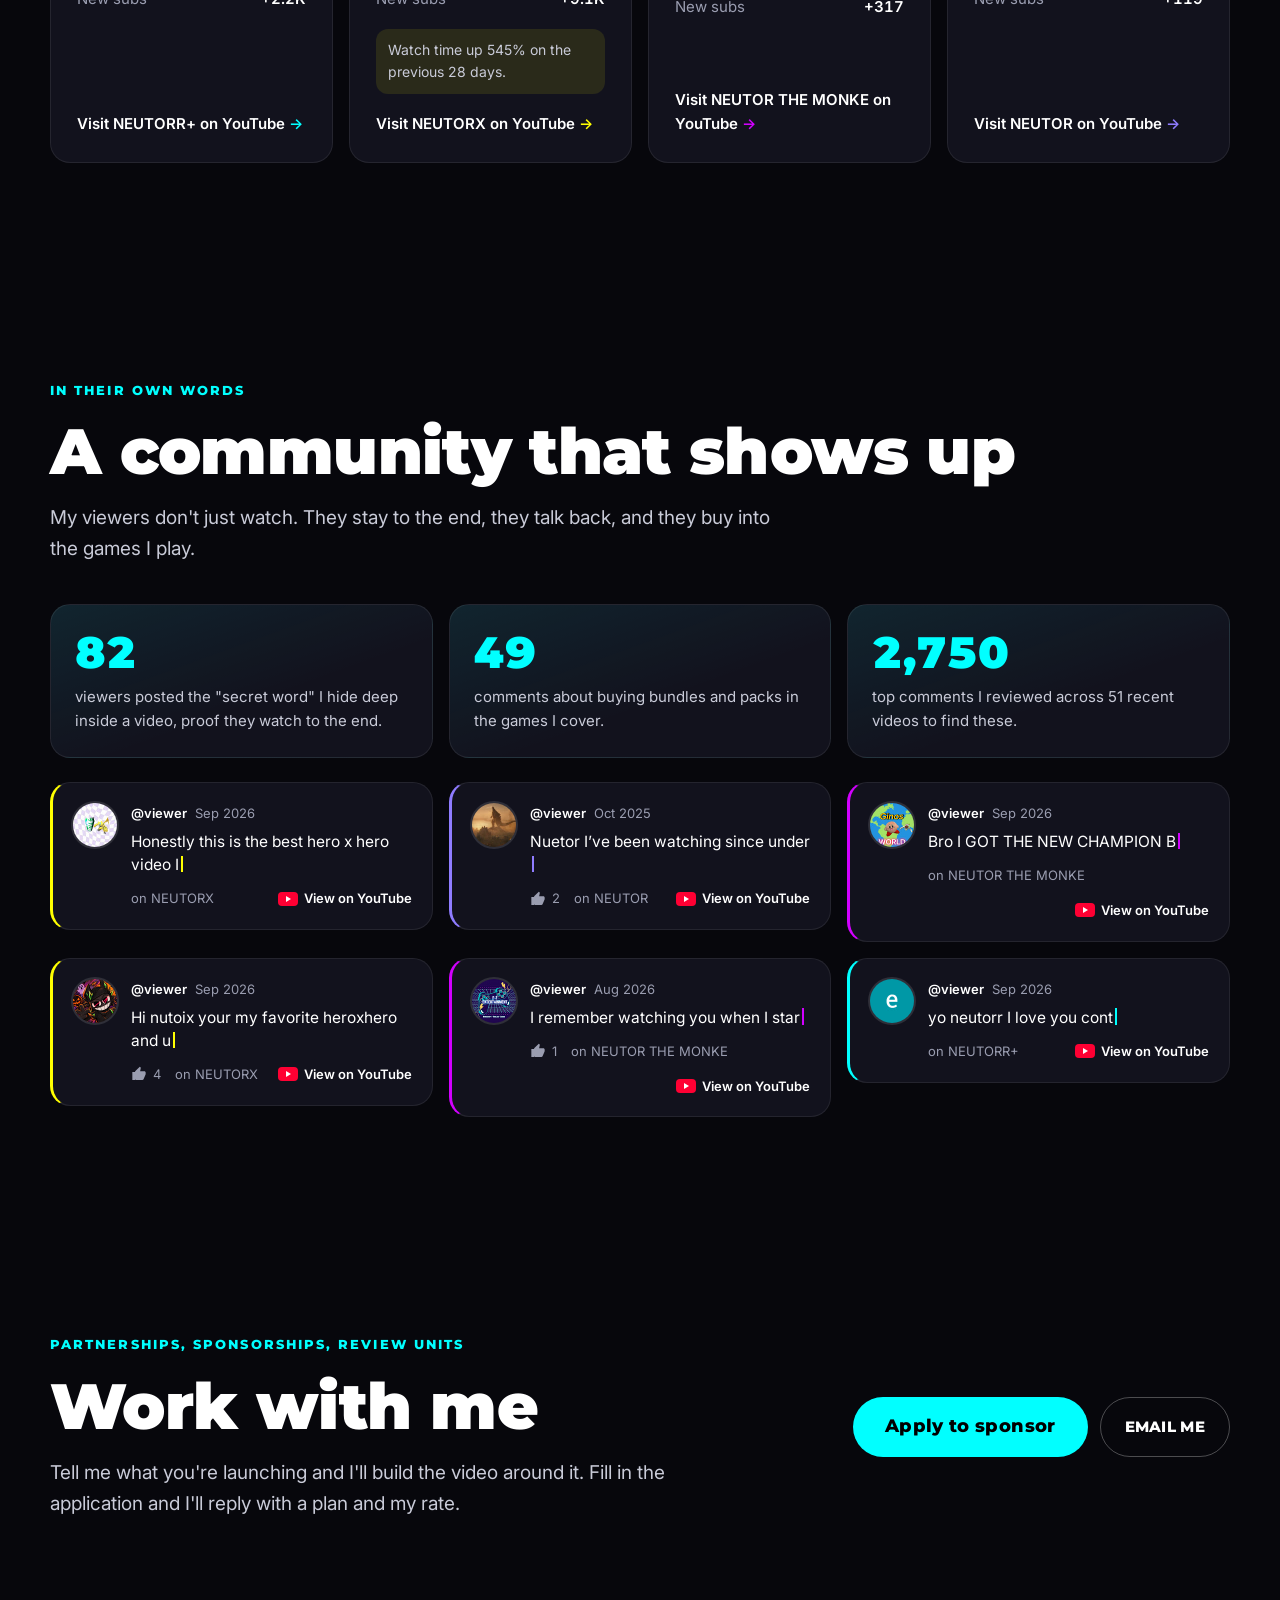
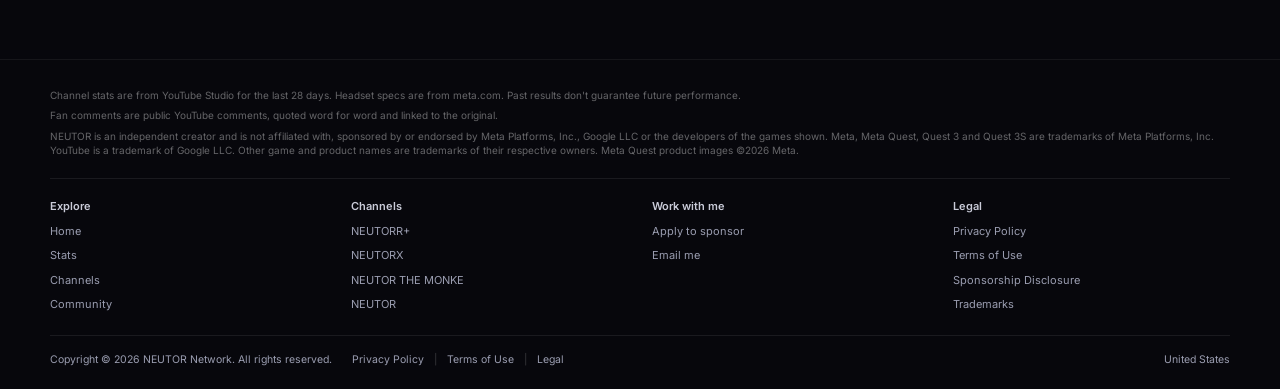
==== commit 7204cfb3: "Drop scroll hint and headset flip specs, simplify dates, smaller fine print, continuous backdrop - M" ====
--- a/index.html
+++ b/index.html
@@ -15,7 +15,7 @@
   <link href="https://fonts.googleapis.com/css2?family=Inter:wght@400;500;600&family=Luckiest+Guy&family=Montserrat:wght@700;800;900&display=swap" rel="stylesheet">
   <!-- Headline style switch: add ?title=network to the URL for the original "NEUTOR Network" headline -->
   <script>if (/[?&]title=network\b/.test(location.search)) document.documentElement.classList.add("title-network");</script>
-  <link rel="stylesheet" href="styles.css">
+  <link rel="stylesheet" href="styles.css?v=20261003b">
 </head>
 <body>
   <a class="skip-link" href="#main">Skip to content</a>
@@ -63,70 +63,32 @@
           <div class="stage">
             <figure class="headset" data-headset="0">
               <div class="headset-body">
-                <div class="flip" tabindex="0">
-                  <div class="flip-inner">
-                    <div class="flip-front">
-                      <img src="assets/quest-3.webp" width="392" height="294" alt="Meta Quest 3 headset. Hover or tap to see its specs." decoding="async" fetchpriority="high">
-                      <span class="spec-badge" aria-hidden="true">i</span>
-                    </div>
-                    <div class="flip-back" aria-hidden="true">
-                      <p class="flip-title">Meta Quest 3</p>
-                      <dl class="spec">
-                        <div><dt>Display</dt><dd>2064 × 2208 / eye</dd></div>
-                        <div><dt>Lenses</dt><dd>Pancake</dd></div>
-                        <div><dt>Field of view</dt><dd>110° horizontal</dd></div>
-                        <div><dt>Chip</dt><dd>XR2 Gen 2 · 8GB</dd></div>
-                        <div><dt>Storage</dt><dd>512GB</dd></div>
-                      </dl>
-                      <p class="flip-why">30% more pixels and a wider view than 3S.</p>
-                    </div>
-                  </div>
-                </div>
+                <img src="assets/quest-3.webp" width="392" height="294" alt="Meta Quest 3 headset." decoding="async" fetchpriority="high">
               </div>
               <div class="headset-shadow" aria-hidden="true"></div>
               <figcaption class="headset-label">Meta Quest 3</figcaption>
             </figure>
             <figure class="headset" data-headset="1">
               <div class="headset-body">
-                <div class="flip" tabindex="0">
-                  <div class="flip-inner">
-                    <div class="flip-front">
-                      <img src="assets/quest-3s.webp" width="407" height="284" alt="Meta Quest 3S headset. Hover or tap to see its specs." decoding="async">
-                      <span class="spec-badge" aria-hidden="true">i</span>
-                    </div>
-                    <div class="flip-back" aria-hidden="true">
-                      <p class="flip-title">Meta Quest 3S</p>
-                      <dl class="spec">
-                        <div><dt>Display</dt><dd>1832 × 1920 / eye</dd></div>
-                        <div><dt>Lenses</dt><dd>Fresnel</dd></div>
-                        <div><dt>Field of view</dt><dd>96° horizontal</dd></div>
-                        <div><dt>Chip</dt><dd>XR2 Gen 2 · 8GB</dd></div>
-                        <div><dt>Storage</dt><dd>128GB / 256GB</dd></div>
-                      </dl>
-                      <p class="flip-why">Same chip as Quest 3 at a lower price.</p>
-                    </div>
-                  </div>
-                </div>
+                <img src="assets/quest-3s.webp" width="407" height="284" alt="Meta Quest 3S headset." decoding="async">
               </div>
               <div class="headset-shadow" aria-hidden="true"></div>
               <figcaption class="headset-label">Meta Quest 3S</figcaption>
             </figure>
+            <p class="img-credit">©2026 Meta.</p>
             <div class="platform" aria-hidden="true">
               <div class="platform-top"></div>
               <div class="platform-ring"></div>
             </div>
-            <p class="flip-hint" aria-hidden="true"><span class="hint-hover">Hover a headset for specs</span><span class="hint-tap">Tap a headset for specs</span></p>
           </div>
         </div>
-
-        <p class="scroll-hint" aria-hidden="true"><span></span>Scroll</p>
       </div>
     </section>
 
     <!-- NUMBERS -->
     <section class="section numbers" id="numbers" aria-labelledby="numbers-title">
       <div class="wrap">
-        <p class="eyebrow">Last 28 days · Sep 3–30, 2026 · YouTube Studio</p>
+        <p class="eyebrow">Last 28 days · YouTube Studio</p>
         <h2 id="numbers-title" class="section-title">My channels in numbers</h2>
         <ul class="stat-grid" role="list">
           <li class="stat stat-cyan">
@@ -246,7 +208,7 @@
 
         <ul class="yt-grid" role="list">
           <li class="yt" style="--qc:#ffff01">
-            <img class="yt-avatar" src="assets/fans/Ugx8g8dkWu.jpg" width="40" height="40" alt="" loading="lazy" decoding="async">
+            <img class="yt-avatar" src="assets/fans/Ugx8g8dkWu.jpg?v=2" width="44" height="44" alt="">
             <div class="yt-body">
               <p class="yt-meta"><span class="yt-user">@viewer</span><span class="yt-time">Sep 2026</span></p>
               <p class="yt-text"><span class="visually-hidden">Honestly this is the best hero x hero video I’ve seen ever. Keep up the good work!</span><span class="type" aria-hidden="true">Honestly this is the best hero x hero video I’ve seen ever. Keep up the good work!</span></p>
@@ -254,7 +216,7 @@
             </div>
           </li>
           <li class="yt" style="--qc:#8f7cff">
-            <img class="yt-avatar" src="assets/fans/UgyqZwnBmy.jpg" width="40" height="40" alt="" loading="lazy" decoding="async">
+            <img class="yt-avatar" src="assets/fans/UgyqZwnBmy.jpg?v=2" width="44" height="44" alt="">
             <div class="yt-body">
               <p class="yt-meta"><span class="yt-user">@viewer</span><span class="yt-time">Oct 2025</span></p>
               <p class="yt-text"><span class="visually-hidden">Nuetor I’ve been watching since under 40k</span><span class="type" aria-hidden="true">Nuetor I’ve been watching since under 40k</span></p>
@@ -262,7 +224,7 @@
             </div>
           </li>
           <li class="yt" style="--qc:#d200ff">
-            <img class="yt-avatar" src="assets/fans/UgwAx_7qbD.jpg" width="40" height="40" alt="" loading="lazy" decoding="async">
+            <img class="yt-avatar" src="assets/fans/UgwAx_7qbD.jpg?v=2" width="44" height="44" alt="">
             <div class="yt-body">
               <p class="yt-meta"><span class="yt-user">@viewer</span><span class="yt-time">Sep 2026</span></p>
               <p class="yt-text"><span class="visually-hidden">Bro I GOT THE NEW CHAMPION BUNDLE IM SOO HAPPY AND THE FROG!!! 🐸</span><span class="type" aria-hidden="true">Bro I GOT THE NEW CHAMPION BUNDLE IM SOO HAPPY AND THE FROG!!! 🐸</span></p>
@@ -270,7 +232,7 @@
             </div>
           </li>
           <li class="yt" style="--qc:#ffff01">
-            <img class="yt-avatar" src="assets/fans/UgwZvmIXsg.jpg" width="40" height="40" alt="" loading="lazy" decoding="async">
+            <img class="yt-avatar" src="assets/fans/UgwZvmIXsg.jpg?v=2" width="44" height="44" alt="">
             <div class="yt-body">
               <p class="yt-meta"><span class="yt-user">@viewer</span><span class="yt-time">Sep 2026</span></p>
               <p class="yt-text"><span class="visually-hidden">Hi nutoix your my favorite heroxhero and ug youtuber</span><span class="type" aria-hidden="true">Hi nutoix your my favorite heroxhero and ug youtuber</span></p>
@@ -278,7 +240,7 @@
             </div>
           </li>
           <li class="yt" style="--qc:#d200ff">
-            <img class="yt-avatar" src="assets/fans/Ugw7Bv4qz9.jpg" width="40" height="40" alt="" loading="lazy" decoding="async">
+            <img class="yt-avatar" src="assets/fans/Ugw7Bv4qz9.jpg?v=2" width="44" height="44" alt="">
             <div class="yt-body">
               <p class="yt-meta"><span class="yt-user">@viewer</span><span class="yt-time">Aug 2026</span></p>
               <p class="yt-text"><span class="visually-hidden">I remember watching you when I started playing animal company in the og map Christmas update / the tech tree update</span><span class="type" aria-hidden="true">I remember watching you when I started playing animal company in the og map Christmas update / the tech tree update</span></p>
@@ -286,7 +248,7 @@
             </div>
           </li>
           <li class="yt" style="--qc:#01ffff">
-            <img class="yt-avatar" src="assets/fans/Ugxk09FBcP.jpg" width="40" height="40" alt="" loading="lazy" decoding="async">
+            <img class="yt-avatar" src="assets/fans/Ugxk09FBcP.jpg?v=2" width="44" height="44" alt="">
             <div class="yt-body">
               <p class="yt-meta"><span class="yt-user">@viewer</span><span class="yt-time">Sep 2026</span></p>
               <p class="yt-text"><span class="visually-hidden">yo neutorr I love you content keep going with you vids</span><span class="type" aria-hidden="true">yo neutorr I love you content keep going with you vids</span></p>
@@ -316,9 +278,9 @@
   <footer class="site-footer">
     <div class="wrap">
       <div class="footer-notes">
-        <p>Channel stats are from YouTube Studio for the last 28 days (Sep 3–30, 2026). Headset specs are from meta.com. Past results don't guarantee future performance.</p>
+        <p>Channel stats are from YouTube Studio for the last 28 days. Headset specs are from meta.com. Past results don't guarantee future performance.</p>
         <p>Fan comments are public YouTube comments, quoted word for word and linked to the original.</p>
-        <p>NEUTOR is an independent creator and is not affiliated with, sponsored by or endorsed by Meta Platforms, Inc., Google LLC or the developers of the games shown. Meta, Meta Quest, Quest 3 and Quest 3S are trademarks of Meta Platforms, Inc. YouTube is a trademark of Google LLC. Other game and product names are trademarks of their respective owners. Meta Quest product images © Meta.</p>
+        <p>NEUTOR is an independent creator and is not affiliated with, sponsored by or endorsed by Meta Platforms, Inc., Google LLC or the developers of the games shown. Meta, Meta Quest, Quest 3 and Quest 3S are trademarks of Meta Platforms, Inc. YouTube is a trademark of Google LLC. Other game and product names are trademarks of their respective owners. Meta Quest product images ©2026 Meta.</p>
       </div>
 
       <nav class="footer-directory" aria-label="Footer">
@@ -370,6 +332,6 @@
     </div>
   </footer>
 
-  <script src="script.js" defer></script>
+  <script src="script.js?v=20261003b" defer></script>
 </body>
 </html>
--- a/styles.css
+++ b/styles.css
@@ -177,7 +177,6 @@
   padding: 0 2% 15%;
 }
 .headset { position: relative; margin: 0; z-index: 2; display: flex; flex-direction: column; align-items: center; }
-.headset:hover, .headset:focus-within, .headset:has(.is-flipped) { z-index: 6; }
 .headset-body {
   will-change: transform;
   filter: drop-shadow(0 24px 40px rgba(0,0,0,.55)) drop-shadow(0 0 30px rgba(0,108,255,.25));
@@ -417,8 +416,8 @@
   border-left: 3px solid var(--qc, var(--cyan));
 }
 .yt-avatar {
-  flex: none; width: 40px; height: 40px; border-radius: 50%;
-  object-fit: cover; background: #2a2b3d;
+  flex: none; width: 44px; height: 44px; border-radius: 50%;
+  object-fit: cover; background: #2a2b3d; box-shadow: 0 0 0 2px rgba(255,255,255,.12);
 }
 .yt-body { min-width: 0; flex: 1; }
 .yt-meta { display: flex; align-items: baseline; gap: 8px; font-size: 13px; }
@@ -604,3 +603,35 @@
 .legal-wrap p, .legal-wrap li { color: var(--ink-2); font-size: 16px; }
 .legal-wrap ul { padding-left: 20px; display: grid; gap: 10px; }
 .legal-wrap a { color: var(--cyan); }
+
+/* ---------- Image credit, static Quest specs ---------- */
+.img-credit {
+  position: absolute; right: 2%; bottom: 2%; z-index: 3; margin: 0;
+  font-size: 10px; letter-spacing: .02em; color: rgba(255,255,255,.35);
+}
+.versus-img { display: flex; justify-content: center; width: 100%; }
+.spec-static { width: min(360px, 100%); }
+.spec-static div { font-size: 14px; padding-bottom: 8px; }
+.spec-why { width: min(360px, 100%); font-size: 14px; line-height: 1.5; color: var(--ink-2); }
+.spec-why strong { color: var(--ink); }
+
+/* Fine print: small and quiet */
+.site-footer { font-size: 11px; }
+.footer-notes { gap: 6px; }
+.footer-notes p { font-size: 10px; line-height: 1.45; color: rgba(255,255,255,.38); }
+.footer-col h2 { font-size: 11px; }
+.footer-legal { font-size: 10.5px; }
+
+/* One continuous backdrop: no hard cuts between sections */
+body {
+  background:
+    radial-gradient(1100px 700px at 90% 0%, rgba(0,108,255,.10), transparent 70%),
+    radial-gradient(900px 900px at 0% 55%, rgba(63,0,255,.09), transparent 70%),
+    var(--bg);
+  background-attachment: fixed;
+}
+.numbers, .channels, .quest, .community, .contact, .apply, .meta-intro, .legal-page { background: transparent; border-top: 0; }
+.section + .section { padding-top: clamp(40px, 6vw, 80px); }
+.scene + .section { padding-top: clamp(40px, 6vw, 80px); }
+.site-footer { background: transparent; border-top: 1px solid rgba(255,255,255,.06); }
+.scene-bg { -webkit-mask-image: linear-gradient(to bottom, #000 70%, transparent); mask-image: linear-gradient(to bottom, #000 70%, transparent); }
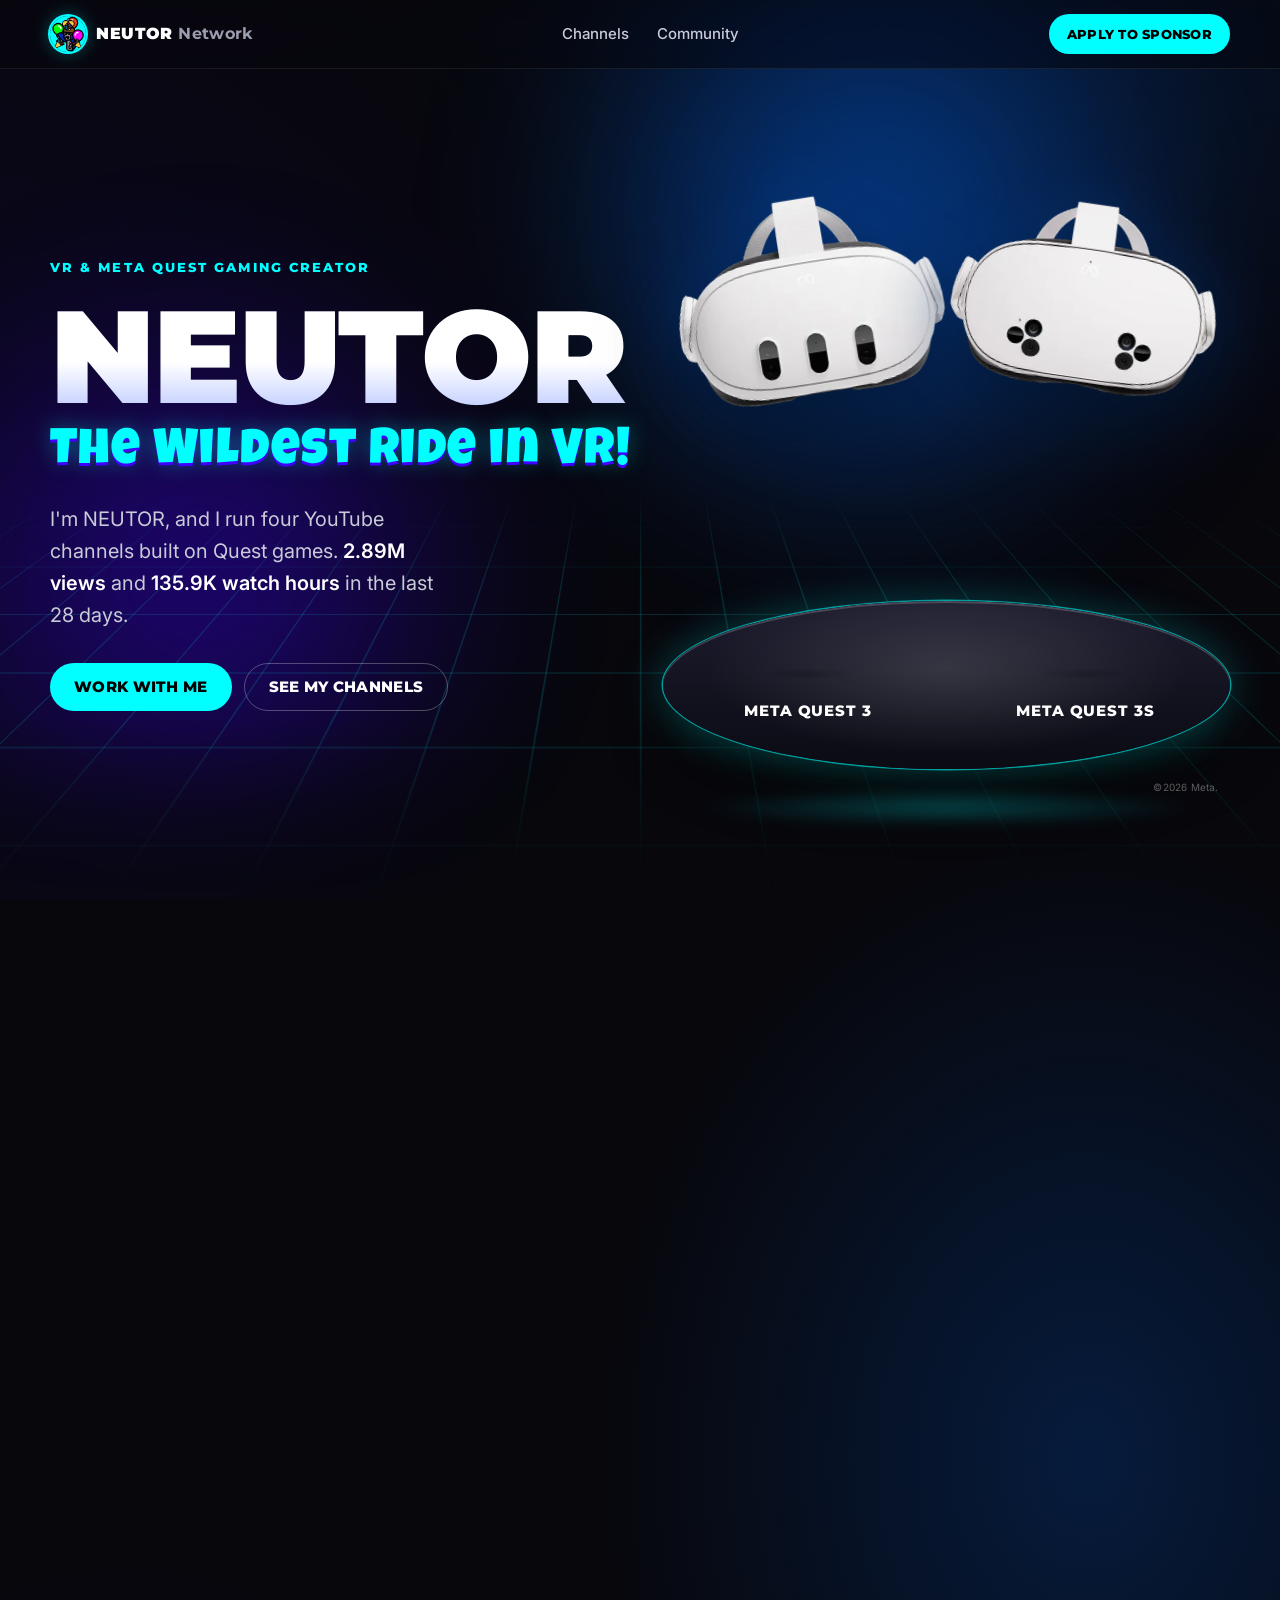
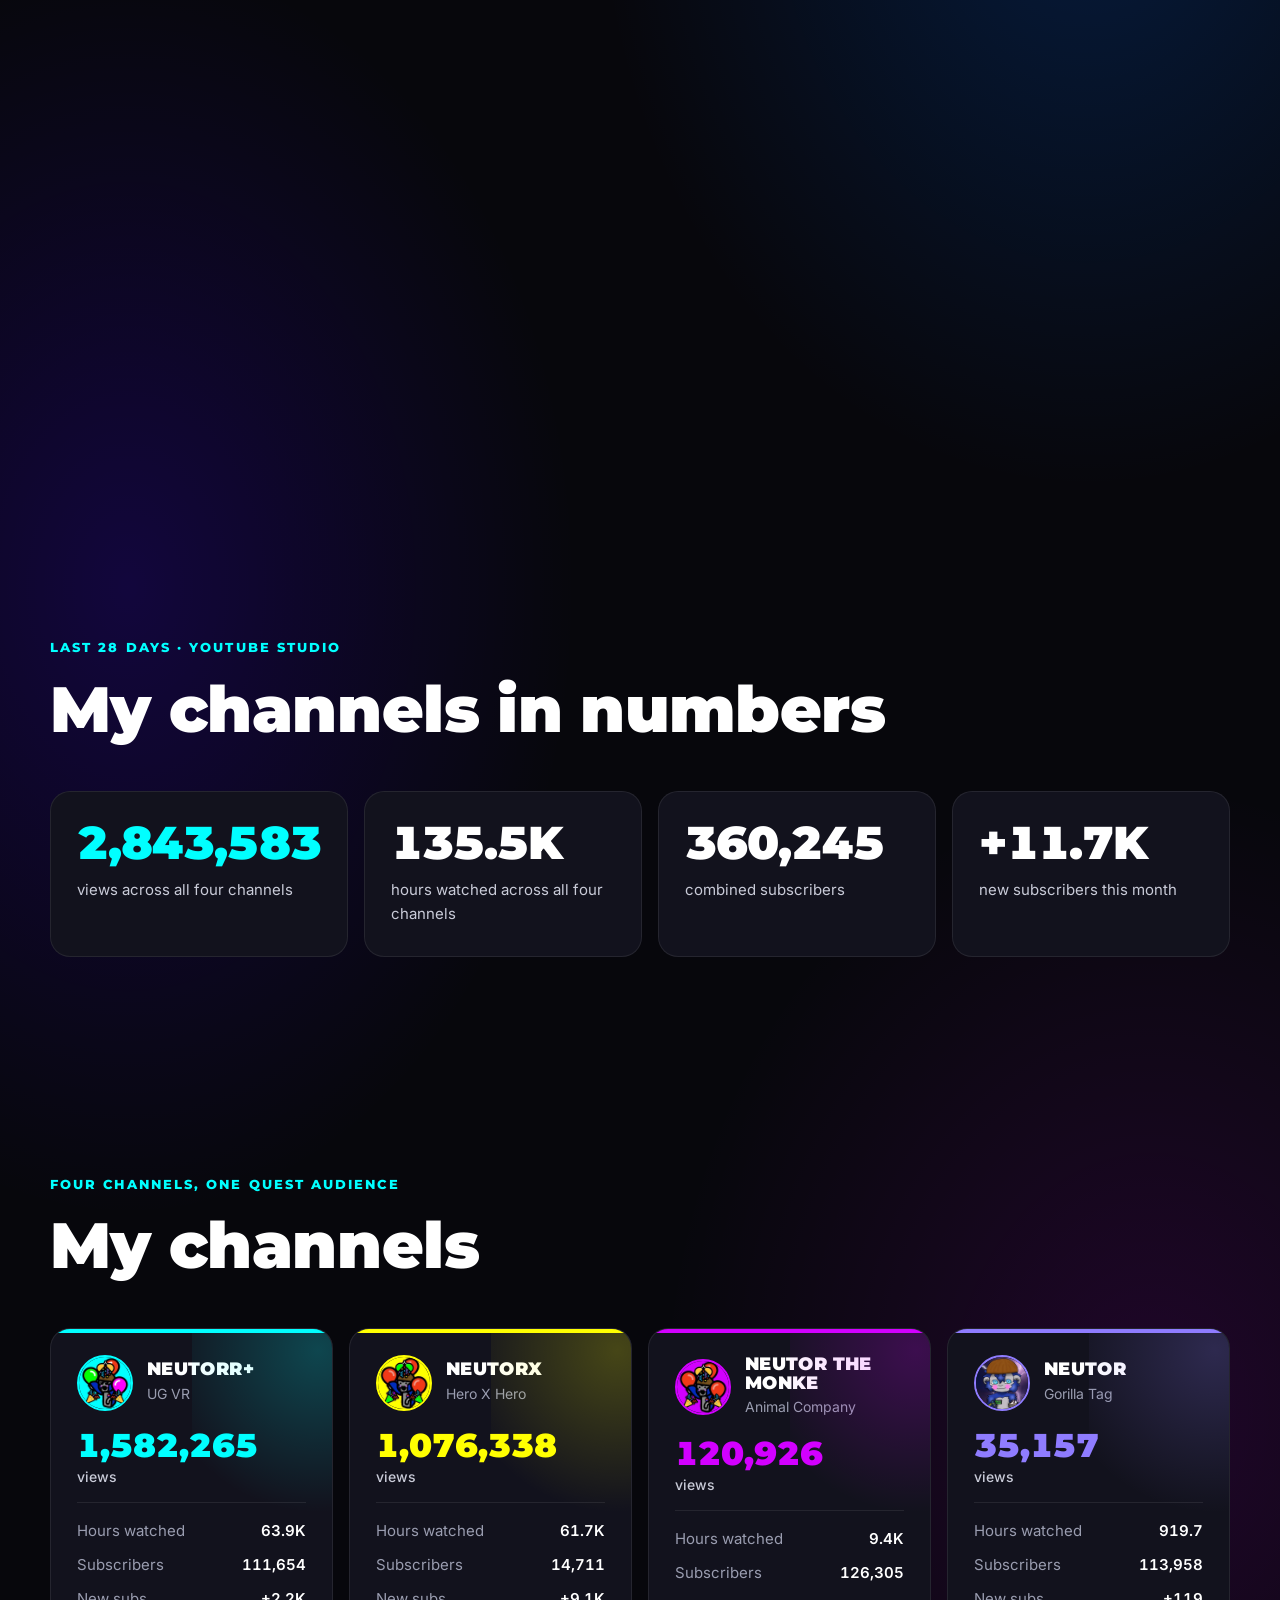
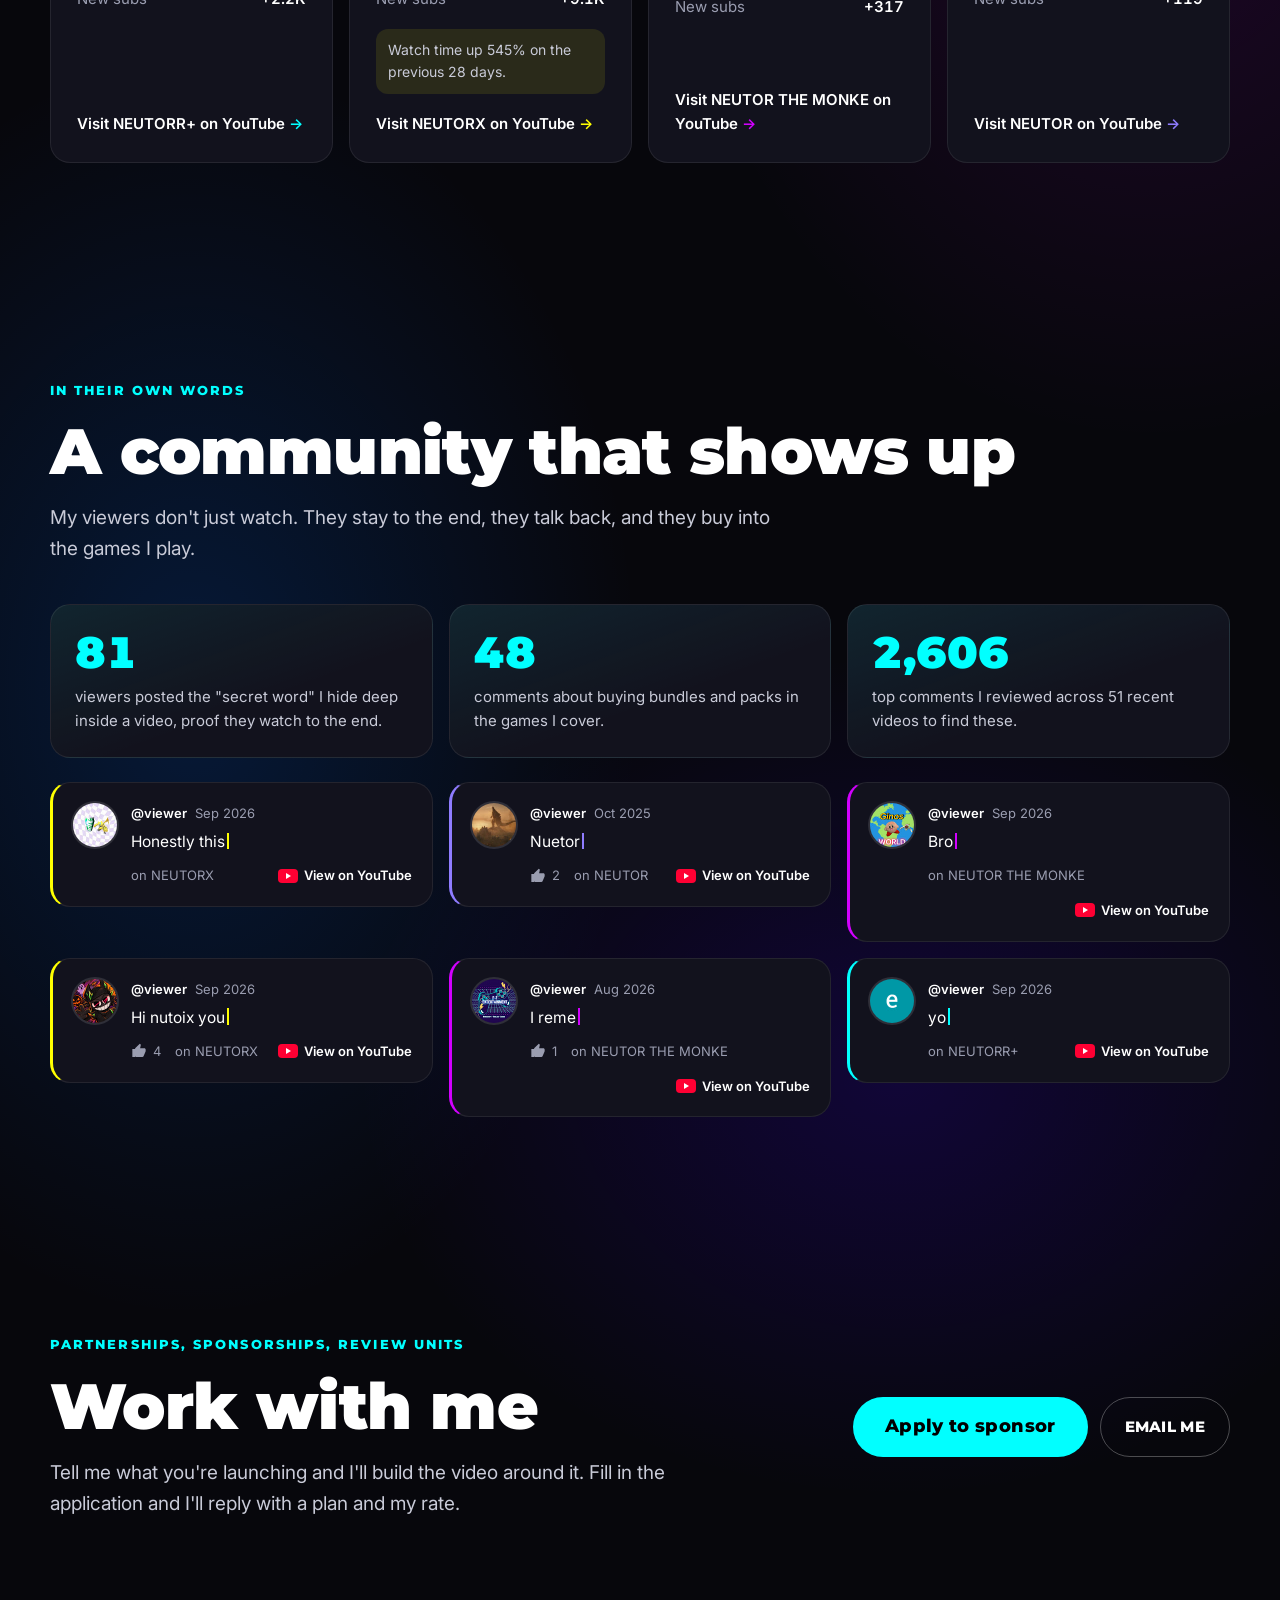
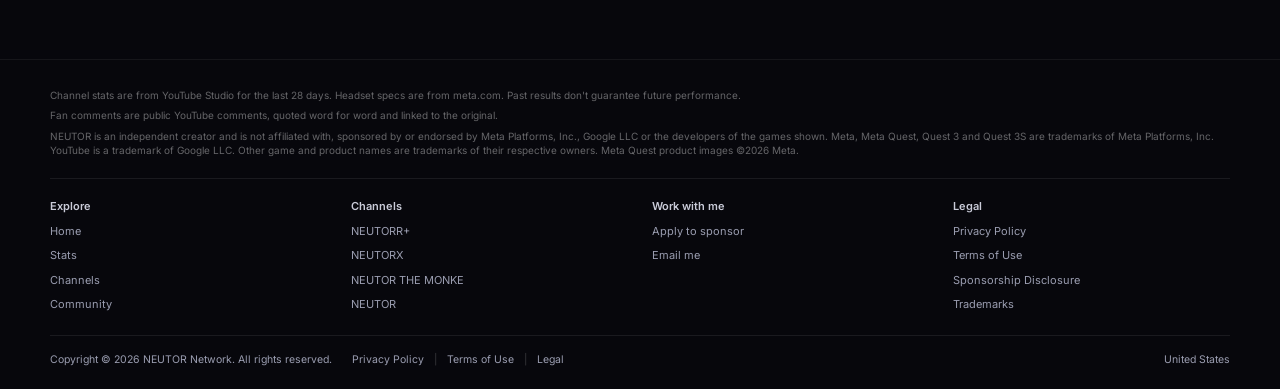
==== commit be922a54: "Carry hero color down the page with soft glows Co-Authored-By: Claude Opus 5.5 <noreply@anthropic.co" ====
--- a/index.html
+++ b/index.html
@@ -15,7 +15,7 @@
   <link href="https://fonts.googleapis.com/css2?family=Inter:wght@400;500;600&family=Luckiest+Guy&family=Montserrat:wght@700;800;900&display=swap" rel="stylesheet">
   <!-- Headline style switch: add ?title=network to the URL for the original "NEUTOR Network" headline -->
   <script>if (/[?&]title=network\b/.test(location.search)) document.documentElement.classList.add("title-network");</script>
-  <link rel="stylesheet" href="styles.css?v=20261003b">
+  <link rel="stylesheet" href="styles.css?v=20261003c">
 </head>
 <body>
   <a class="skip-link" href="#main">Skip to content</a>
@@ -332,6 +332,6 @@
     </div>
   </footer>
 
-  <script src="script.js?v=20261003b" defer></script>
+  <script src="script.js?v=20261003c" defer></script>
 </body>
 </html>
--- a/styles.css
+++ b/styles.css
@@ -635,3 +635,16 @@
 .scene + .section { padding-top: clamp(40px, 6vw, 80px); }
 .site-footer { background: transparent; border-top: 1px solid rgba(255,255,255,.06); }
 .scene-bg { -webkit-mask-image: linear-gradient(to bottom, #000 70%, transparent); mask-image: linear-gradient(to bottom, #000 70%, transparent); }
+
+/* Carry the hero's color down the page instead of dropping to flat black */
+main { position: relative; isolation: isolate; }
+main::before {
+  content: ""; position: absolute; inset: 0; z-index: -1; pointer-events: none;
+  background:
+    radial-gradient(55% 900px at 85% 30%, rgba(0,108,255,.20), transparent 70%),
+    radial-gradient(50% 900px at 10% 45%, rgba(63,0,255,.20), transparent 70%),
+    radial-gradient(55% 900px at 90% 62%, rgba(210,0,255,.12), transparent 70%),
+    radial-gradient(50% 900px at 15% 80%, rgba(0,108,255,.18), transparent 70%),
+    radial-gradient(60% 600px at 70% 88%, rgba(63,0,255,.18), transparent 70%);
+}
+.scene-bg { -webkit-mask-image: linear-gradient(to bottom, #000 80%, transparent); mask-image: linear-gradient(to bottom, #000 80%, transparent); }
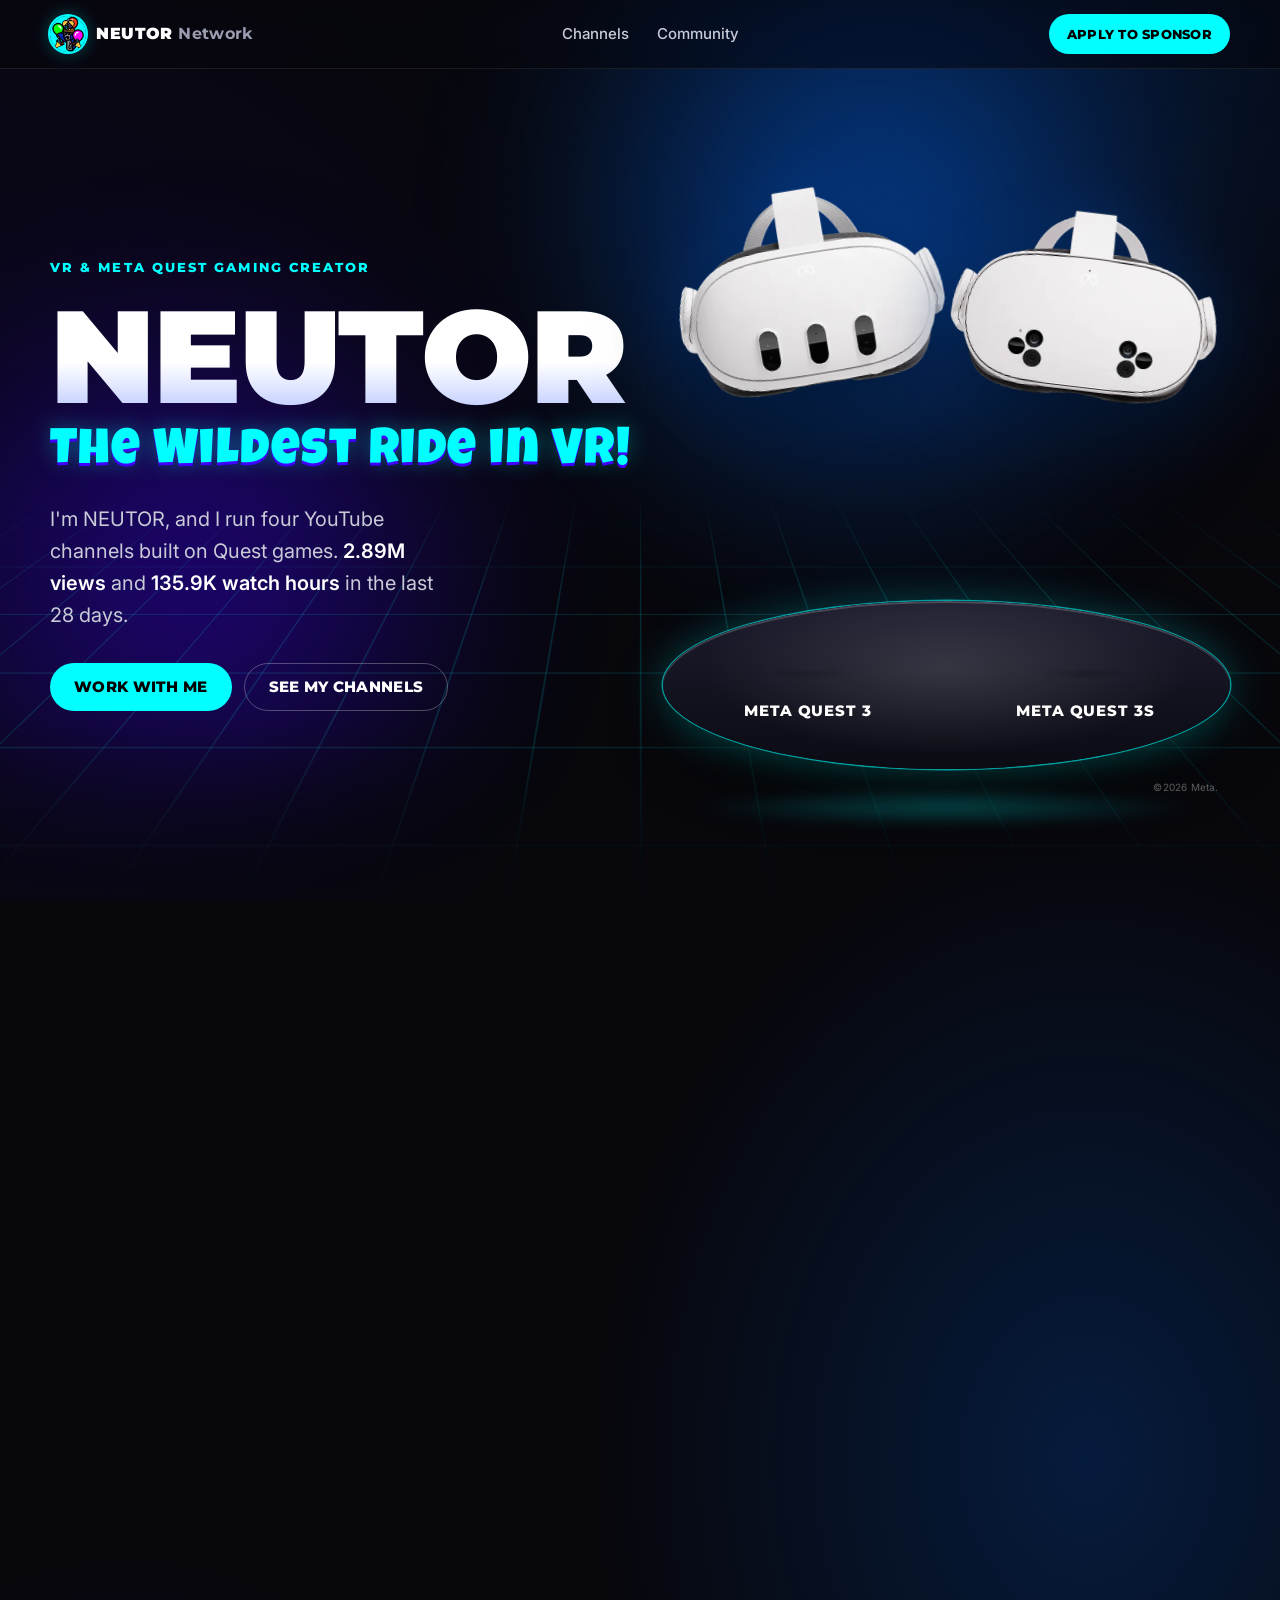
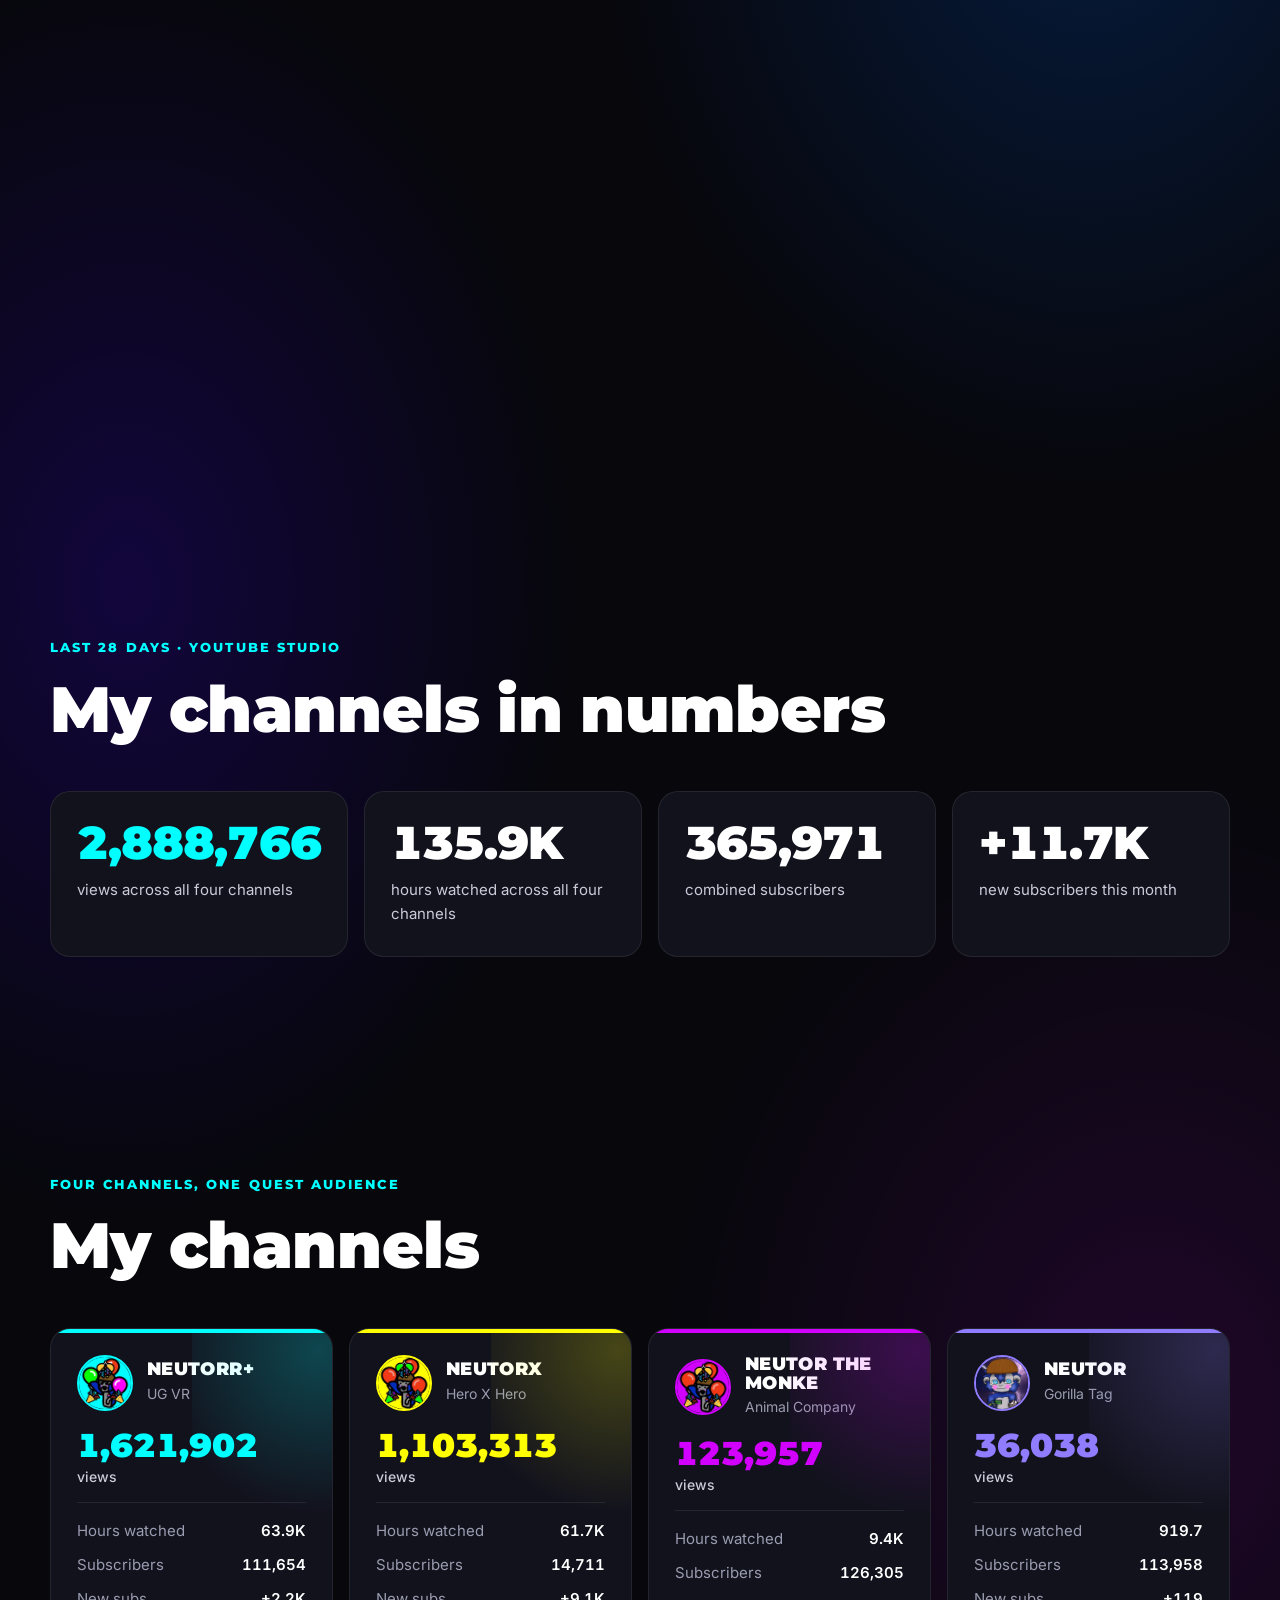
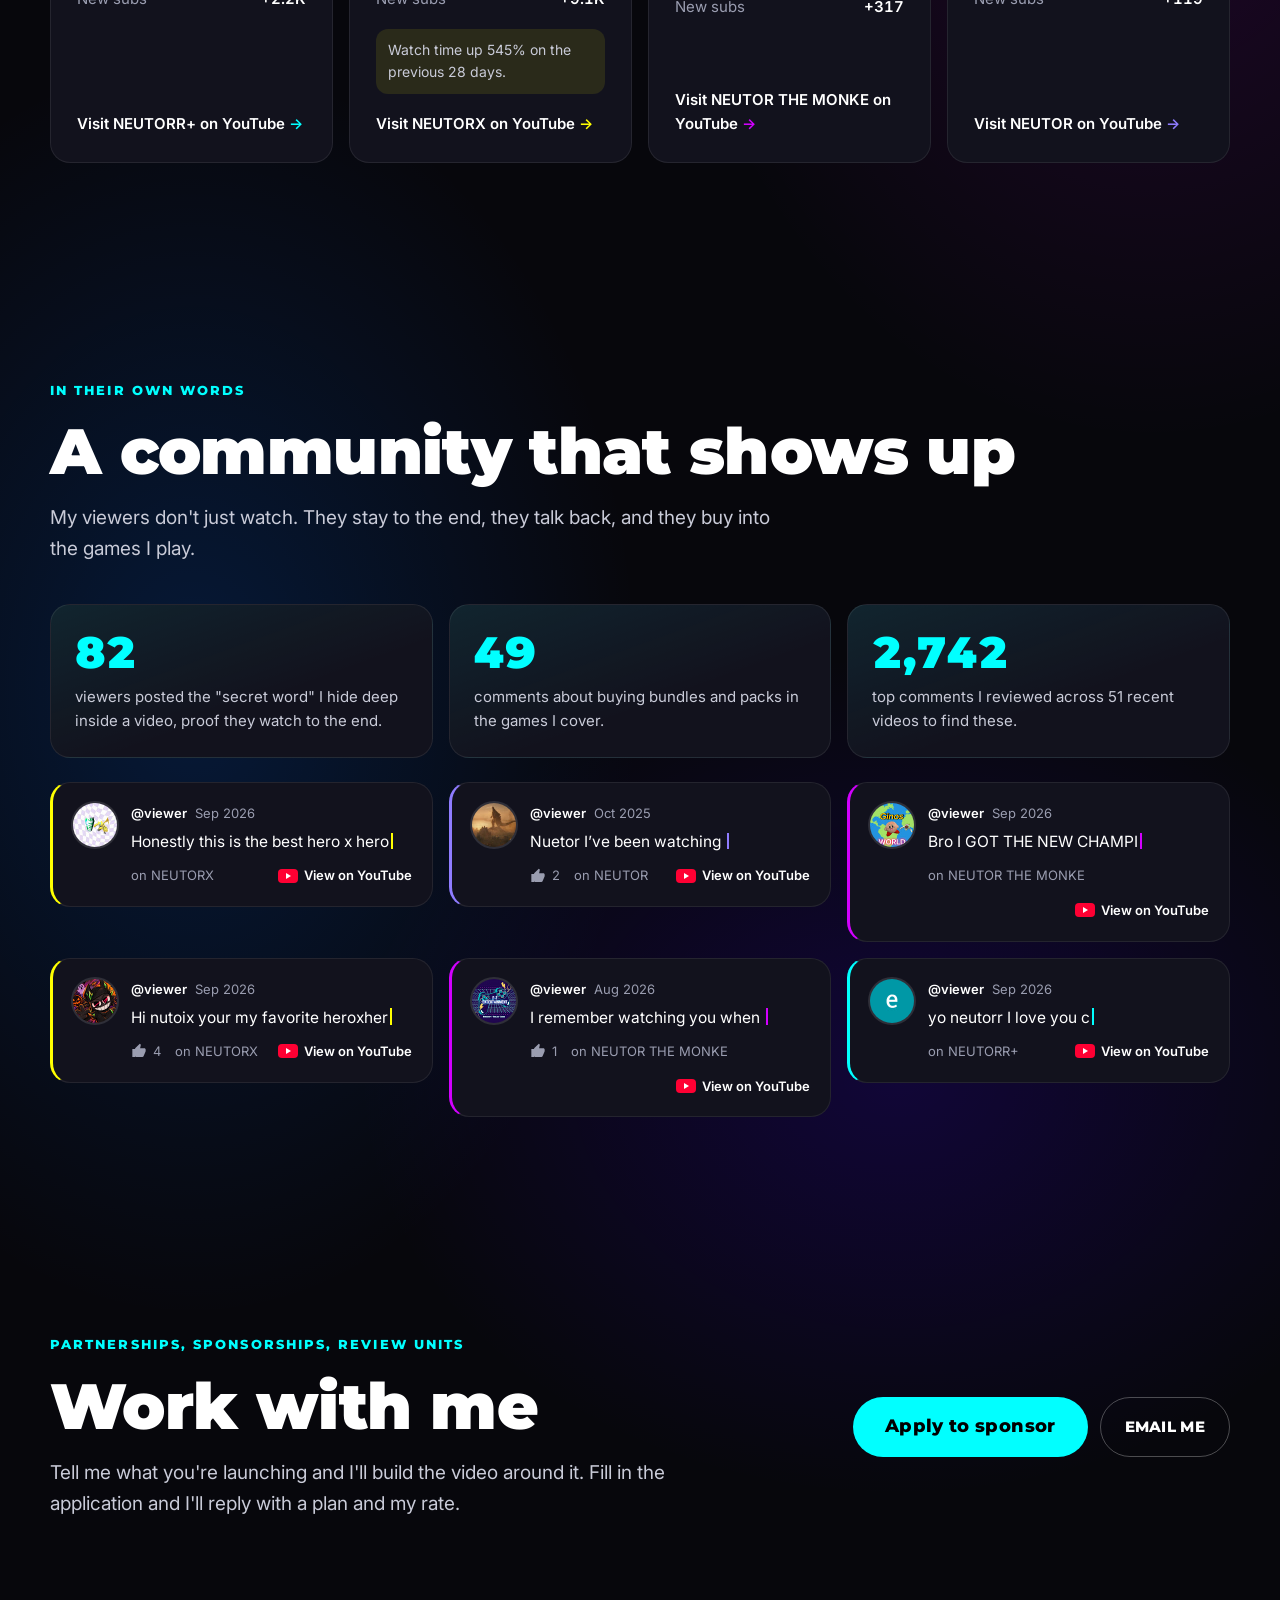
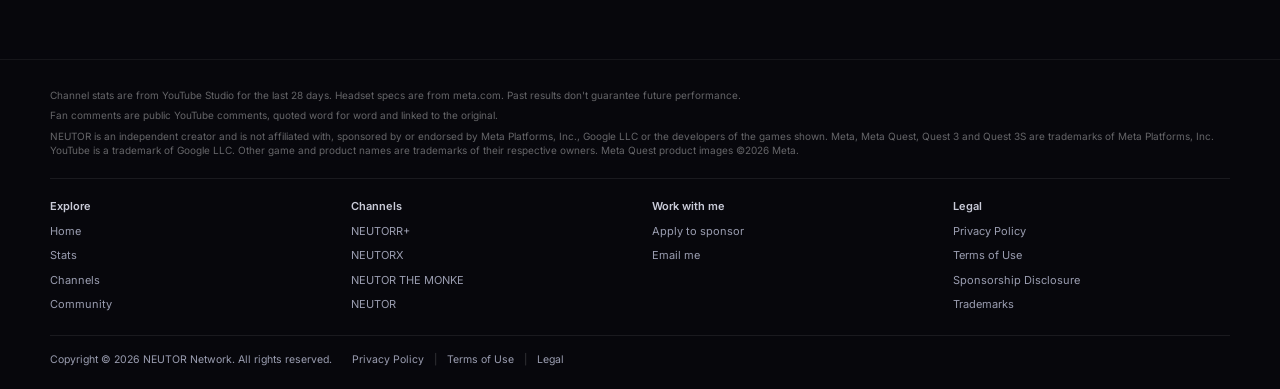
==== commit cb1855c2: "Bring back hero headset specs once landed; State your role box for Other; drop footer location Co-Au" ====
--- a/index.html
+++ b/index.html
@@ -15,7 +15,7 @@
   <link href="https://fonts.googleapis.com/css2?family=Inter:wght@400;500;600&family=Luckiest+Guy&family=Montserrat:wght@700;800;900&display=swap" rel="stylesheet">
   <!-- Headline style switch: add ?title=network to the URL for the original "NEUTOR Network" headline -->
   <script>if (/[?&]title=network\b/.test(location.search)) document.documentElement.classList.add("title-network");</script>
-  <link rel="stylesheet" href="styles.css?v=20261003c">
+  <link rel="stylesheet" href="styles.css?v=20261003d">
 </head>
 <body>
   <a class="skip-link" href="#main">Skip to content</a>
@@ -63,14 +63,50 @@
           <div class="stage">
             <figure class="headset" data-headset="0">
               <div class="headset-body">
-                <img src="assets/quest-3.webp" width="392" height="294" alt="Meta Quest 3 headset." decoding="async" fetchpriority="high">
+                <div class="flip" tabindex="0">
+                  <div class="flip-inner">
+                    <div class="flip-front">
+                      <img src="assets/quest-3.webp" width="392" height="294" alt="Meta Quest 3 headset." decoding="async" fetchpriority="high">
+                      <span class="spec-badge" aria-hidden="true">i</span>
+                    </div>
+                    <div class="flip-back" aria-hidden="true">
+                      <p class="flip-title">Meta Quest 3</p>
+                      <dl class="spec">
+                        <div><dt>Display</dt><dd>2064 × 2208 / eye</dd></div>
+                        <div><dt>Lenses</dt><dd>Pancake</dd></div>
+                        <div><dt>Field of view</dt><dd>110° horizontal</dd></div>
+                        <div><dt>Chip</dt><dd>XR2 Gen 2 · 8GB</dd></div>
+                        <div><dt>Storage</dt><dd>512GB</dd></div>
+                      </dl>
+                      <p class="flip-why">30% more pixels and a wider view than 3S.</p>
+                    </div>
+                  </div>
+                </div>
               </div>
               <div class="headset-shadow" aria-hidden="true"></div>
               <figcaption class="headset-label">Meta Quest 3</figcaption>
             </figure>
             <figure class="headset" data-headset="1">
               <div class="headset-body">
-                <img src="assets/quest-3s.webp" width="407" height="284" alt="Meta Quest 3S headset." decoding="async">
+                <div class="flip" tabindex="0">
+                  <div class="flip-inner">
+                    <div class="flip-front">
+                      <img src="assets/quest-3s.webp" width="407" height="284" alt="Meta Quest 3S headset." decoding="async">
+                      <span class="spec-badge" aria-hidden="true">i</span>
+                    </div>
+                    <div class="flip-back" aria-hidden="true">
+                      <p class="flip-title">Meta Quest 3S</p>
+                      <dl class="spec">
+                        <div><dt>Display</dt><dd>1832 × 1920 / eye</dd></div>
+                        <div><dt>Lenses</dt><dd>Fresnel</dd></div>
+                        <div><dt>Field of view</dt><dd>96° horizontal</dd></div>
+                        <div><dt>Chip</dt><dd>XR2 Gen 2 · 8GB</dd></div>
+                        <div><dt>Storage</dt><dd>128GB / 256GB</dd></div>
+                      </dl>
+                      <p class="flip-why">Same chip as Quest 3 at a lower price.</p>
+                    </div>
+                  </div>
+                </div>
               </div>
               <div class="headset-shadow" aria-hidden="true"></div>
               <figcaption class="headset-label">Meta Quest 3S</figcaption>
@@ -327,11 +363,10 @@
           <li><a href="legal.html#terms">Terms of Use</a></li>
           <li><a href="legal.html">Legal</a></li>
         </ul>
-        <p class="footer-locale">United States</p>
       </div>
     </div>
   </footer>
 
-  <script src="script.js?v=20261003c" defer></script>
+  <script src="script.js?v=20261003d" defer></script>
 </body>
 </html>
--- a/styles.css
+++ b/styles.css
@@ -648,3 +648,11 @@
     radial-gradient(60% 600px at 70% 88%, rgba(63,0,255,.18), transparent 70%);
 }
 .scene-bg { -webkit-mask-image: linear-gradient(to bottom, #000 80%, transparent); mask-image: linear-gradient(to bottom, #000 80%, transparent); }
+
+/* Hero specs: only once the headsets have landed on the platform */
+.stage .spec-badge { transition: opacity .3s ease, transform .3s ease; }
+.stage:not(.landed) .spec-badge { opacity: 0; transform: scale(.6); }
+.stage:not(.landed) .flip { pointer-events: none; }
+.stage:not(.landed) .flip-inner { transform: none !important; }
+.headset:hover, .headset:focus-within, .headset:has(.is-flipped) { z-index: 6; }
+.field[hidden] { display: none; }
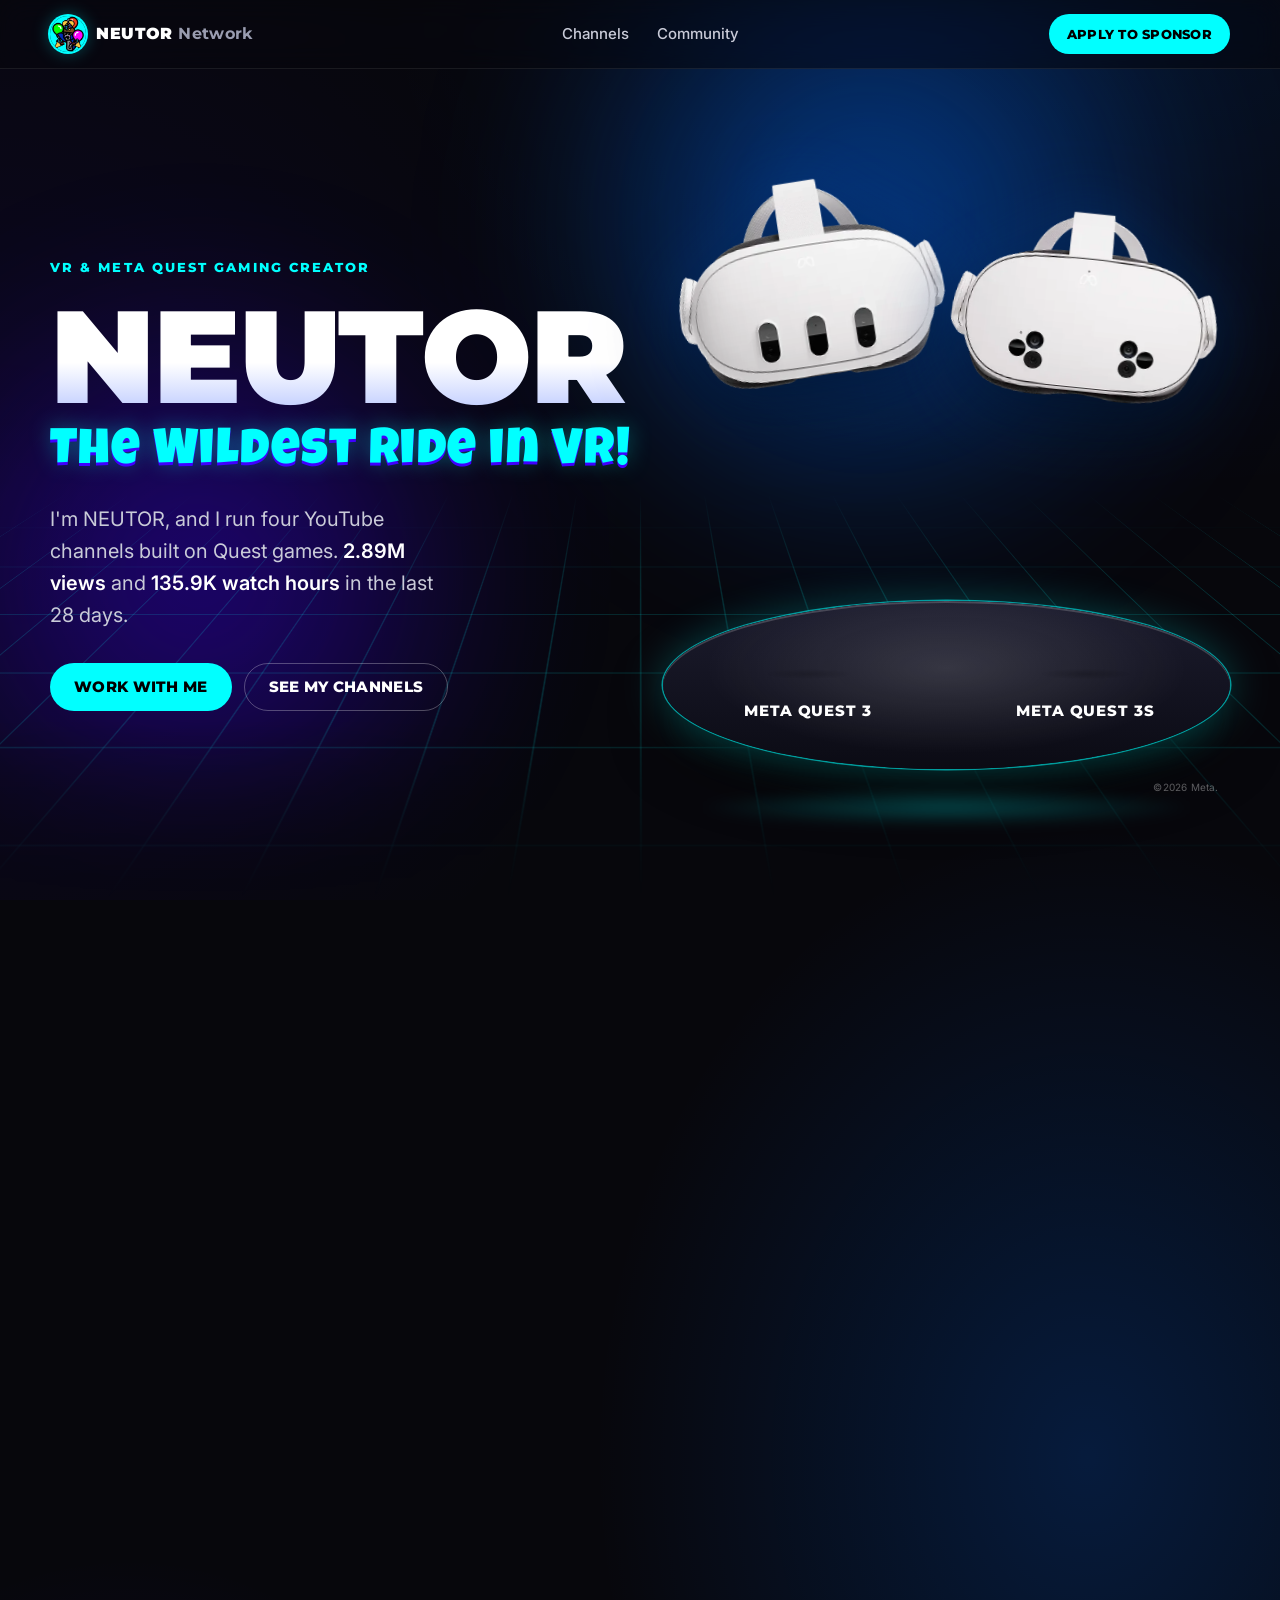
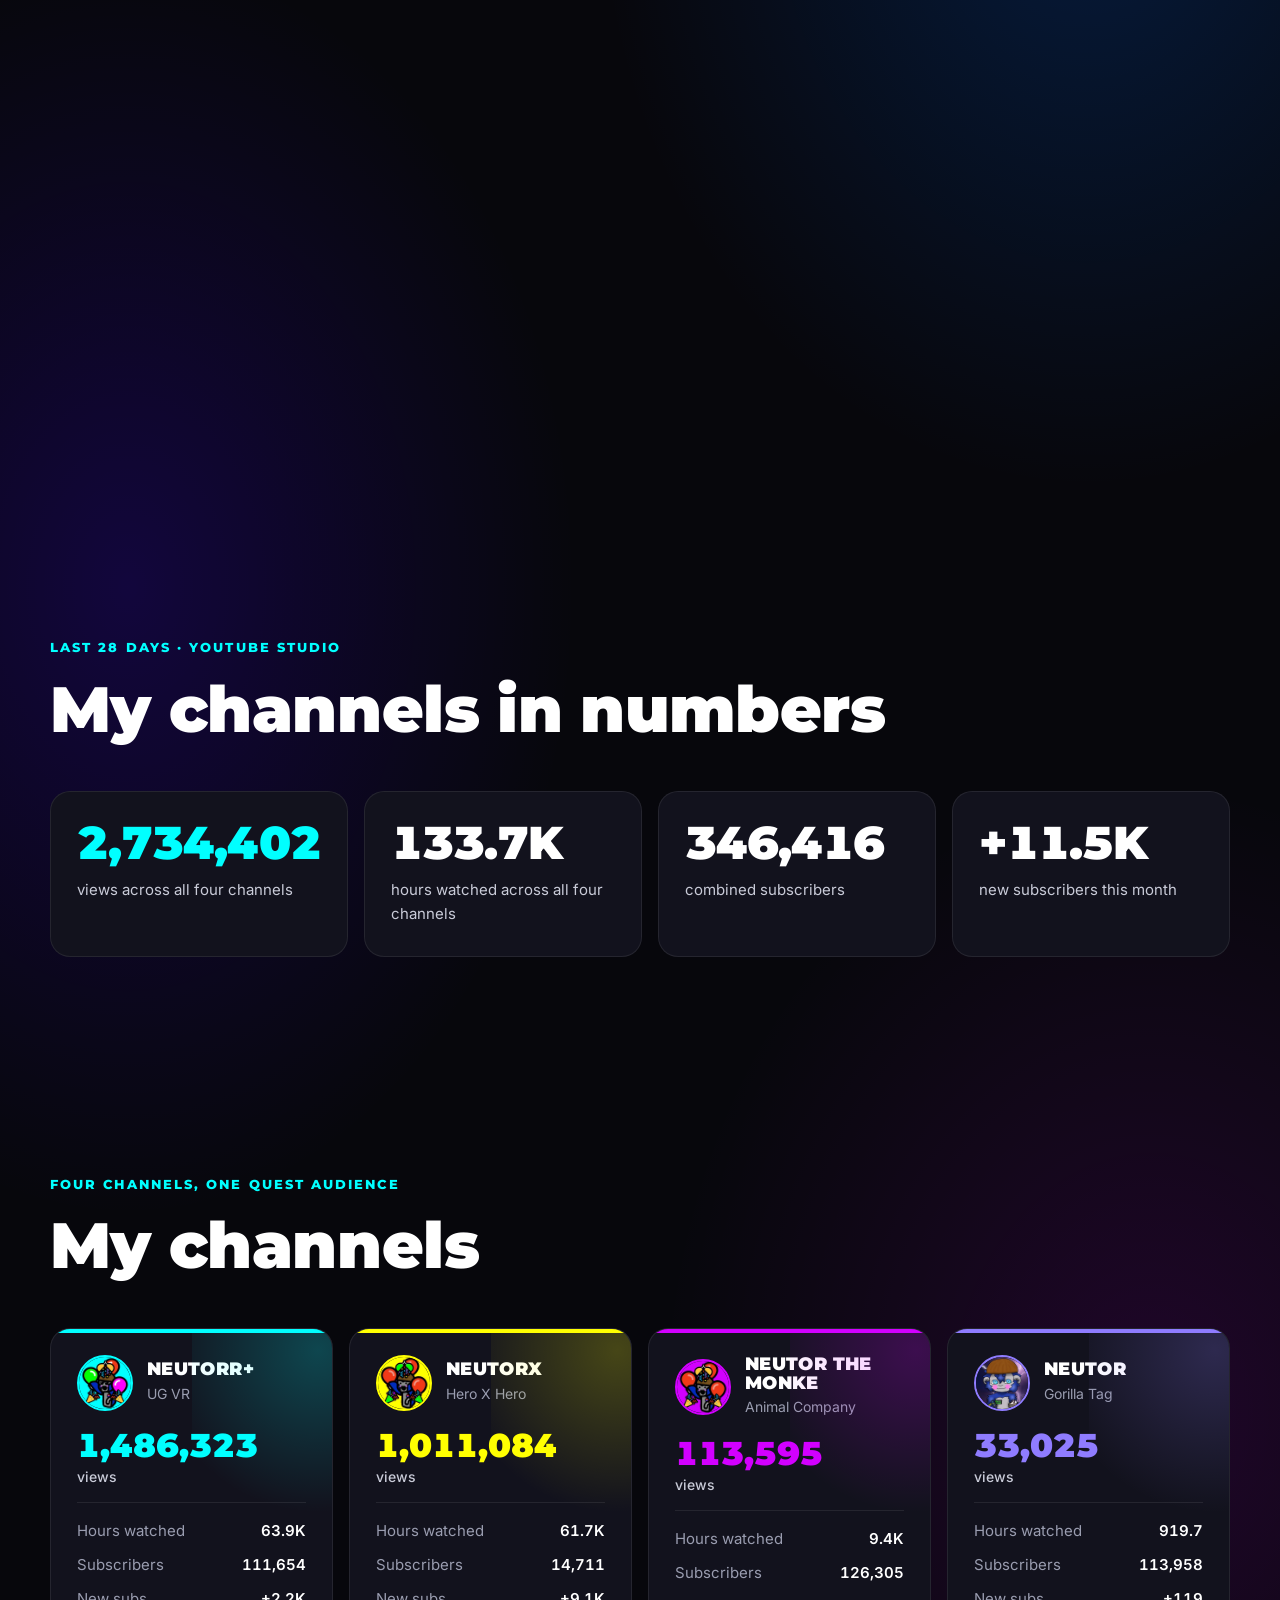
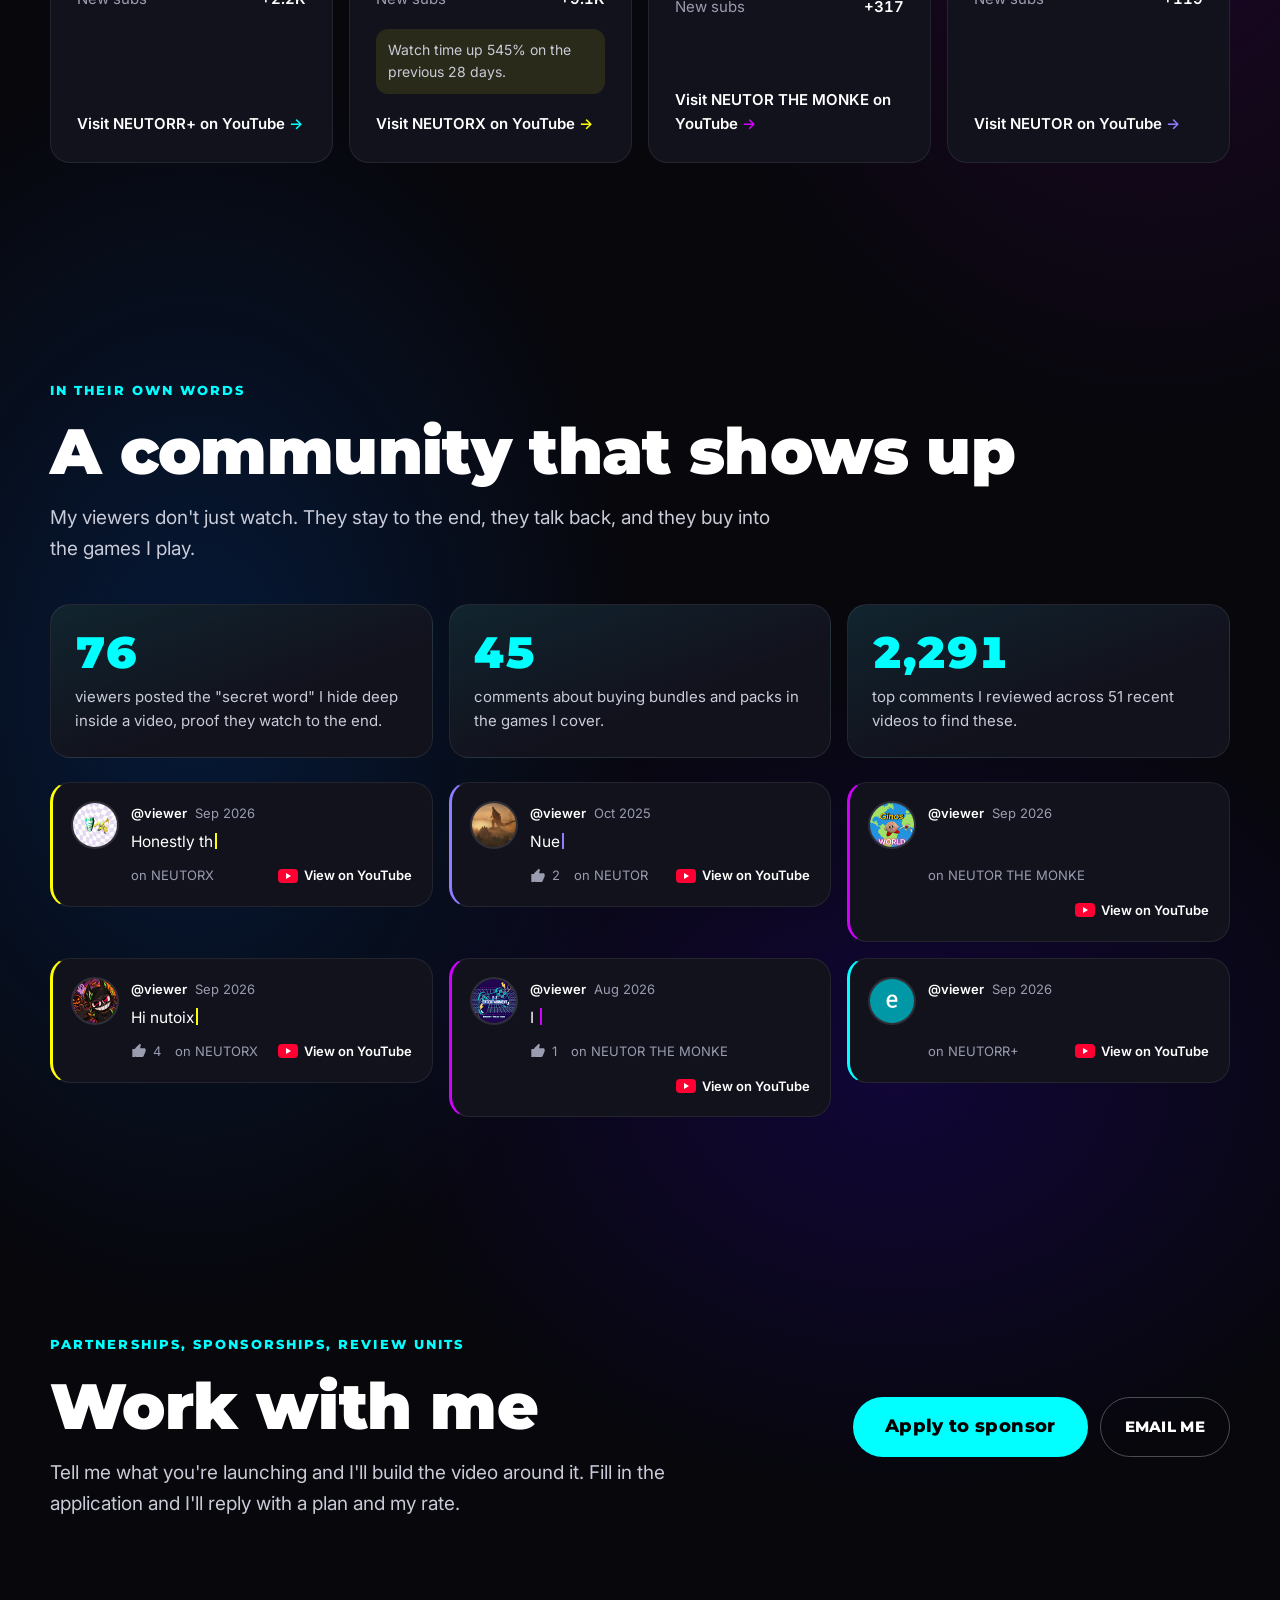
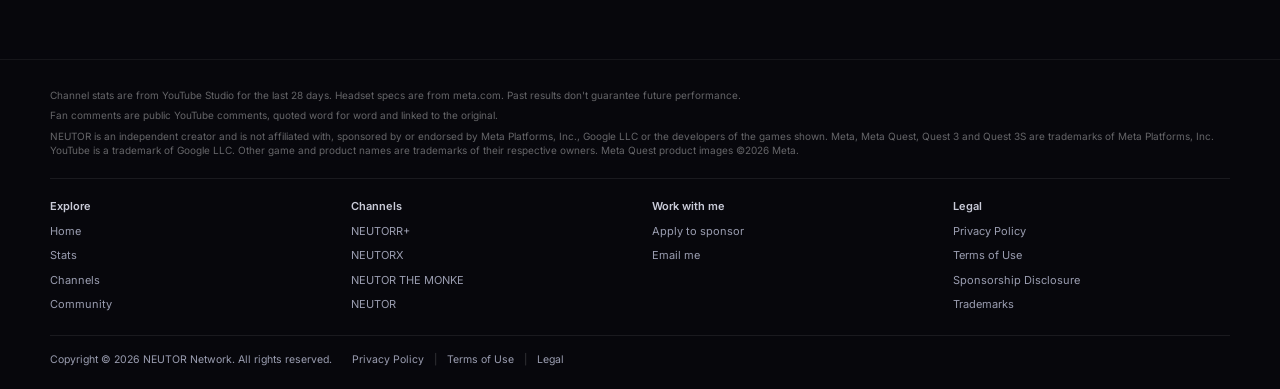
==== commit 704e2bd7: "Connect sponsor application to the live Google Form Co-Authored-By: Claude Opus 5.5 <noreply@anthrop" ====
--- a/index.html
+++ b/index.html
@@ -15,7 +15,7 @@
   <link href="https://fonts.googleapis.com/css2?family=Inter:wght@400;500;600&family=Luckiest+Guy&family=Montserrat:wght@700;800;900&display=swap" rel="stylesheet">
   <!-- Headline style switch: add ?title=network to the URL for the original "NEUTOR Network" headline -->
   <script>if (/[?&]title=network\b/.test(location.search)) document.documentElement.classList.add("title-network");</script>
-  <link rel="stylesheet" href="styles.css?v=20261003d">
+  <link rel="stylesheet" href="styles.css?v=20261005a">
 </head>
 <body>
   <a class="skip-link" href="#main">Skip to content</a>
@@ -367,6 +367,6 @@
     </div>
   </footer>
 
-  <script src="script.js?v=20261003d" defer></script>
+  <script src="script.js?v=20261005a" defer></script>
 </body>
 </html>
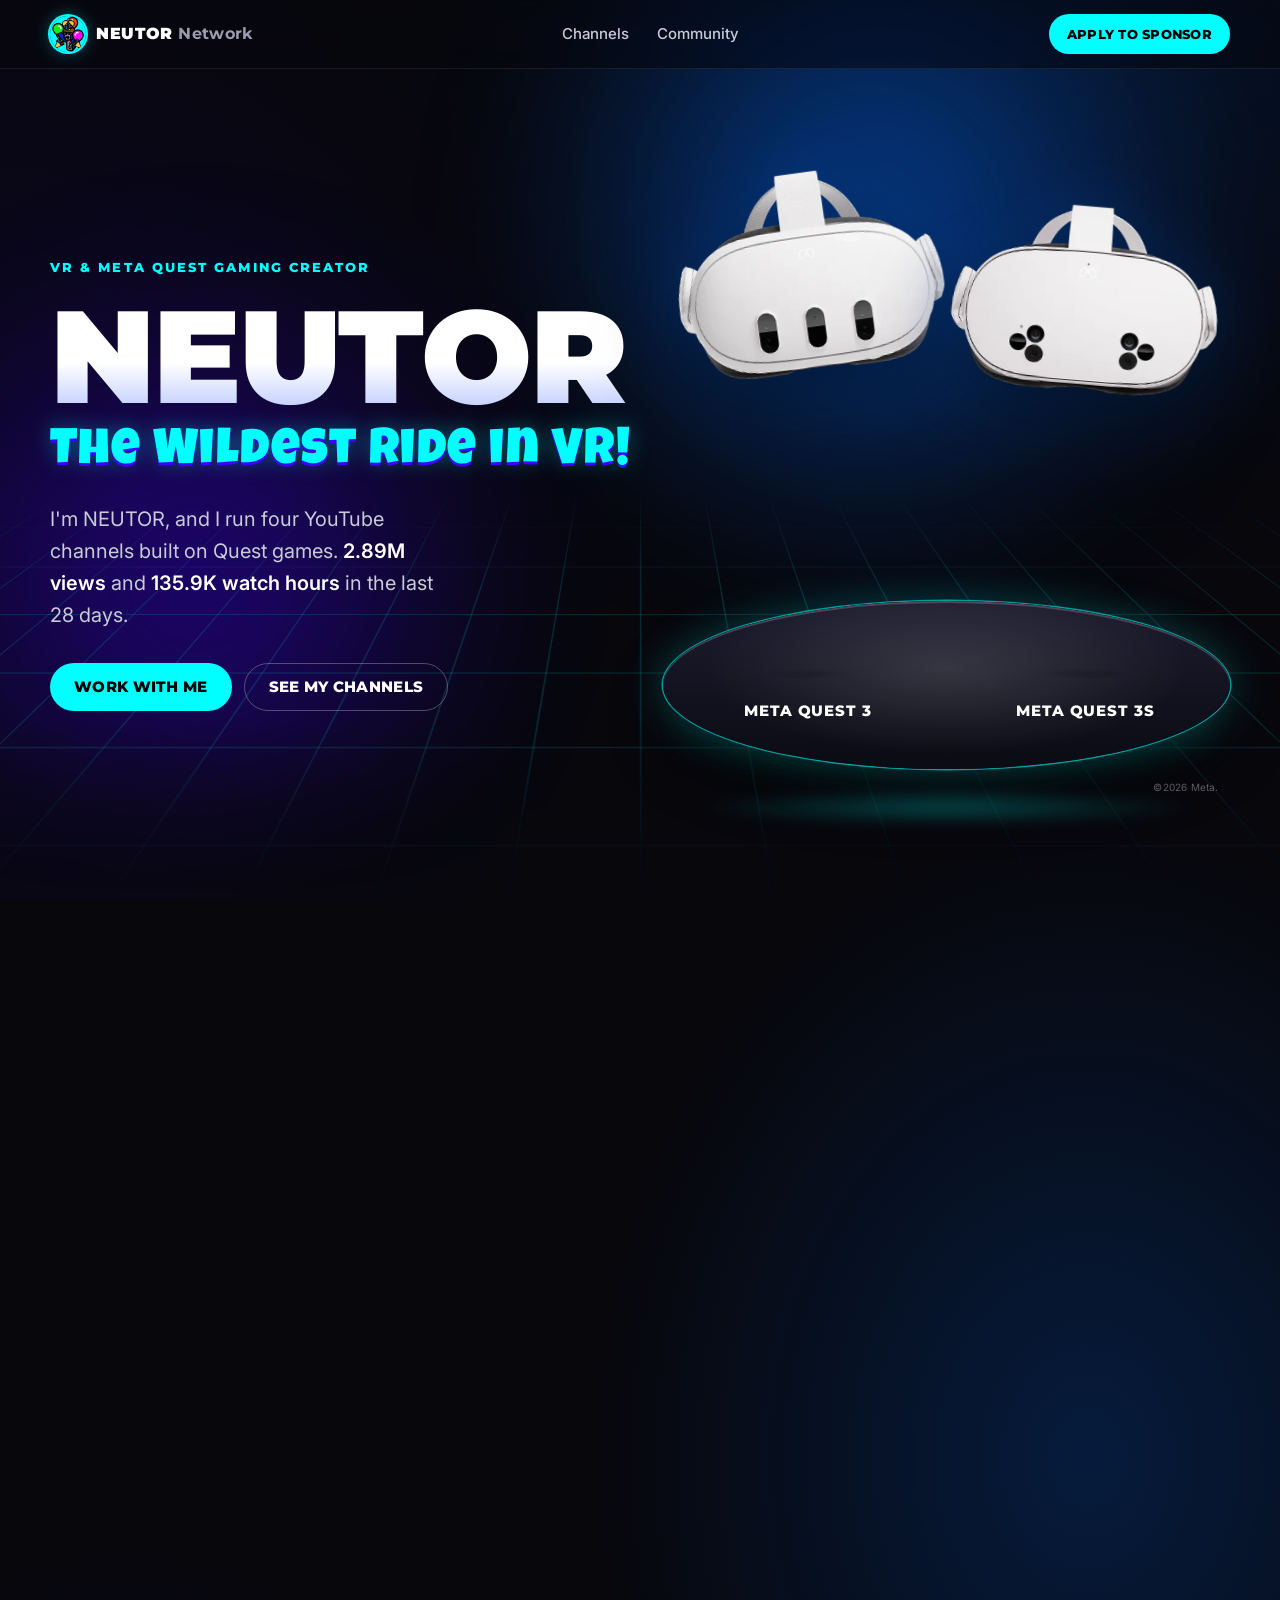
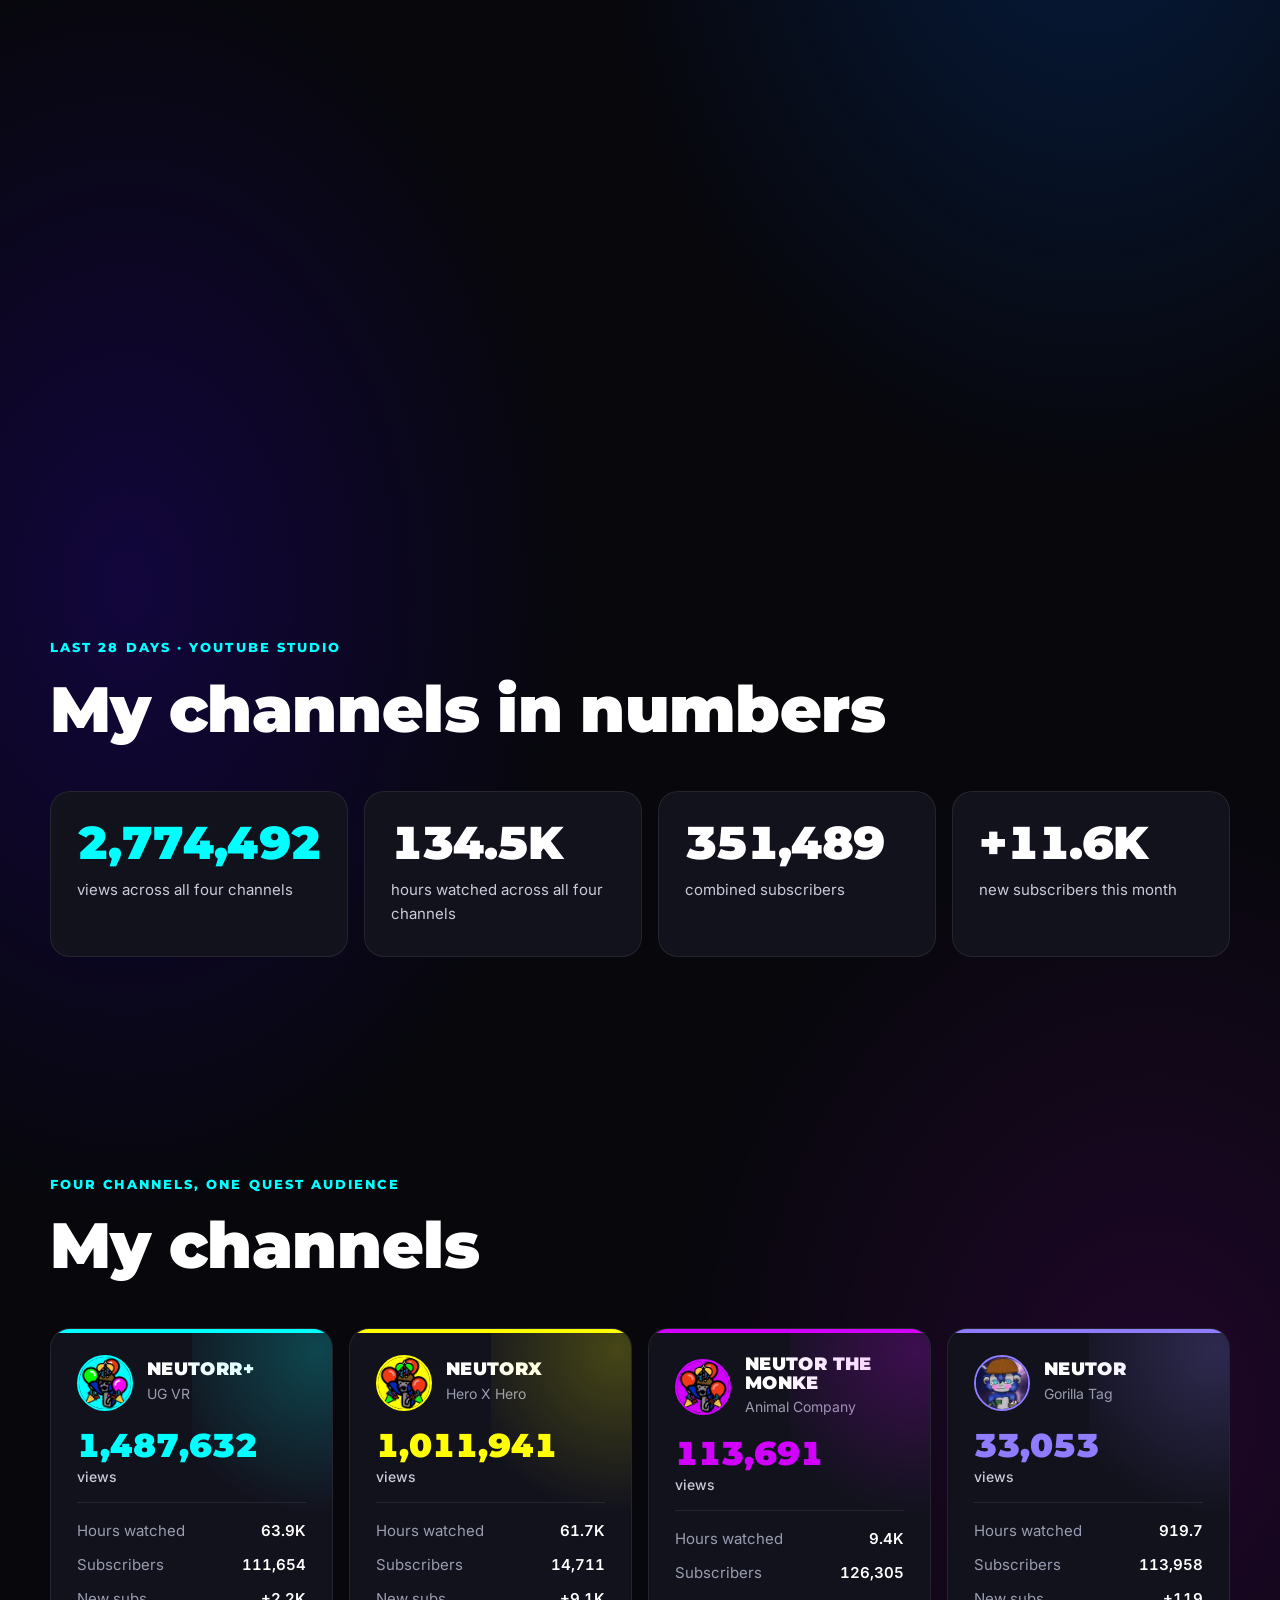
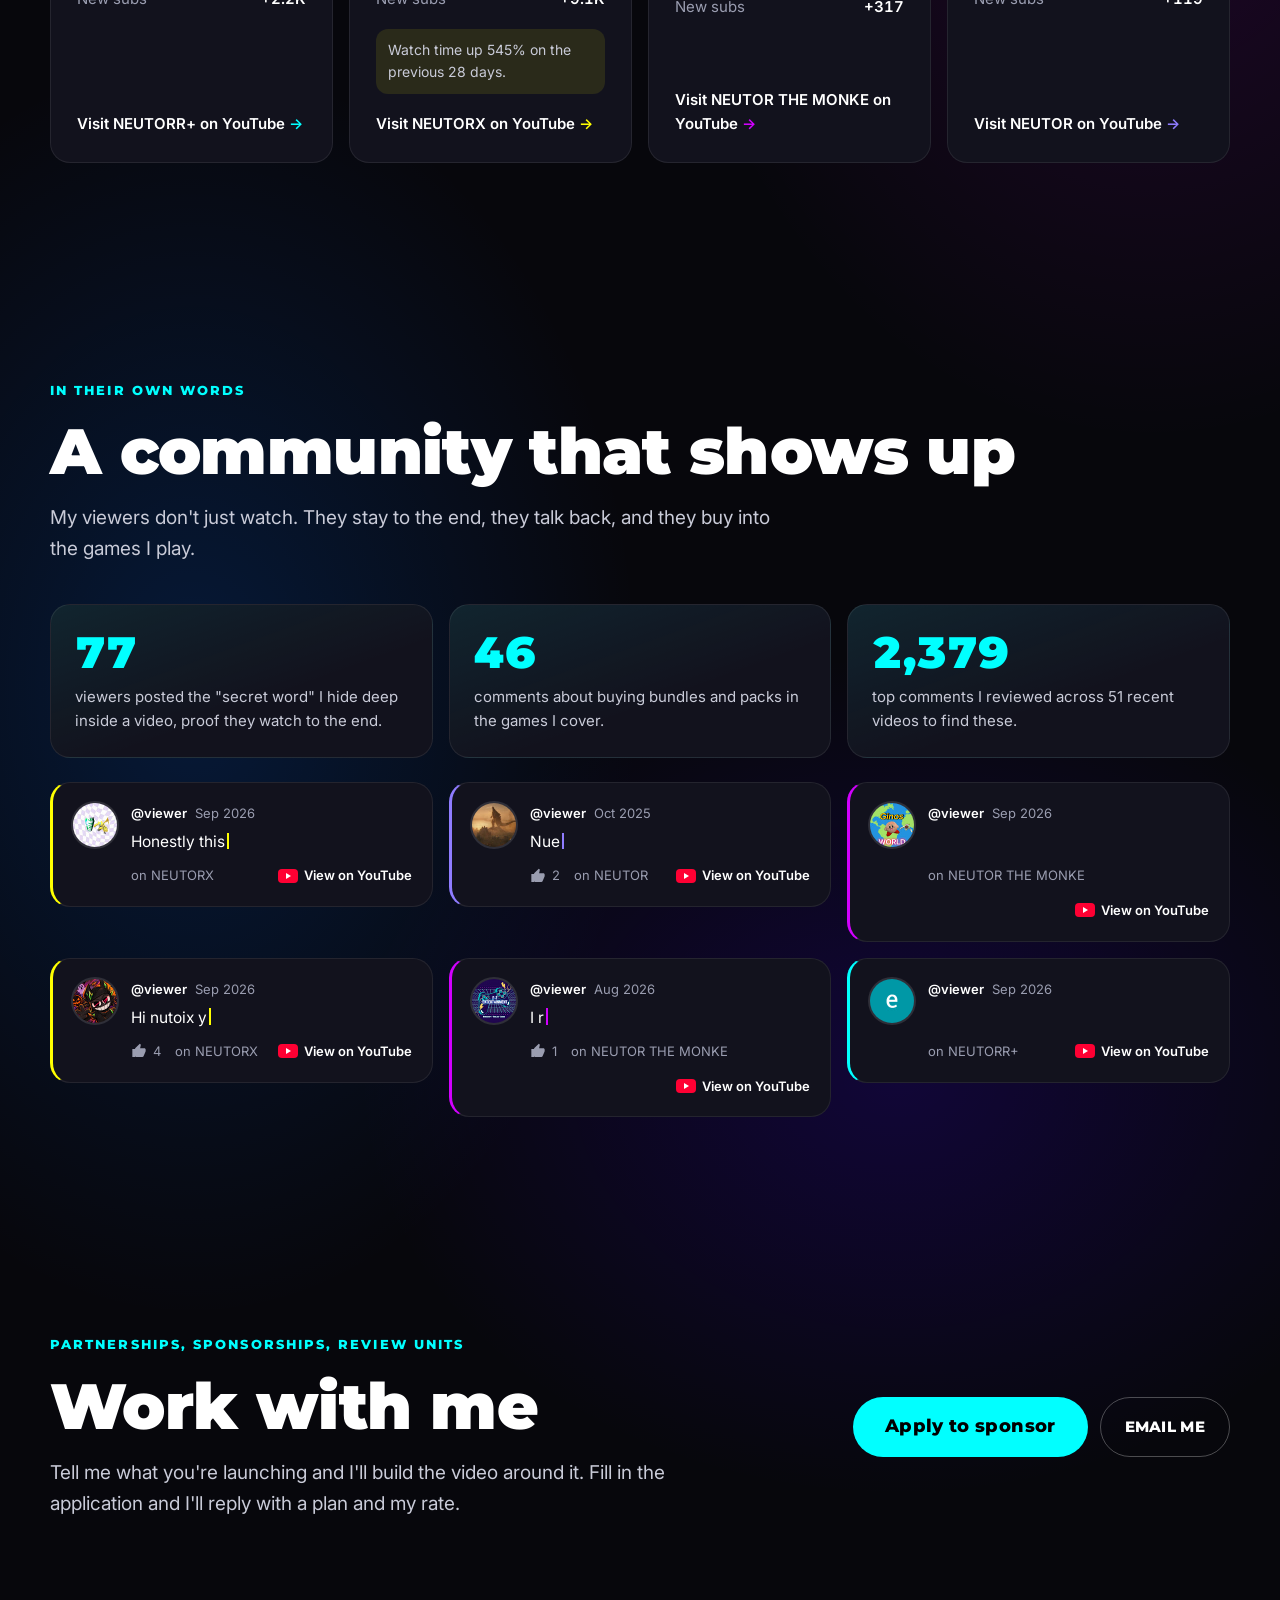
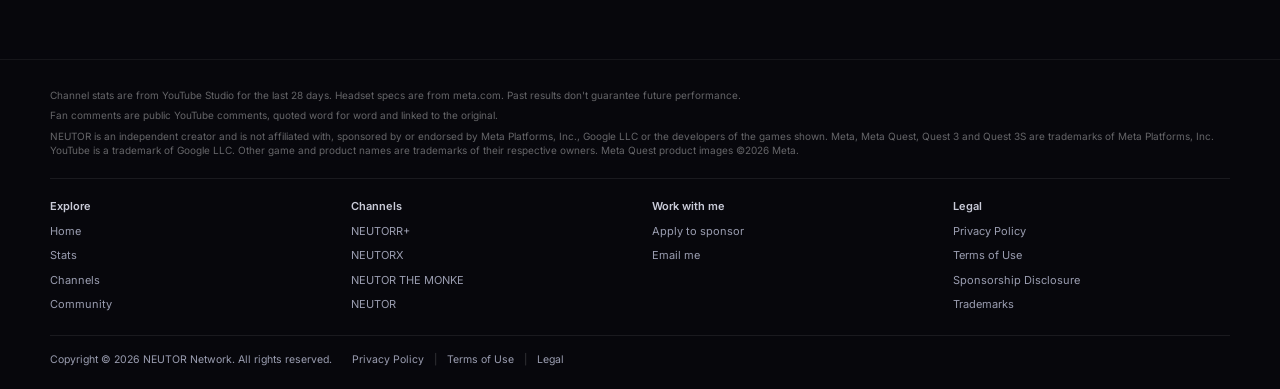
==== commit b61b8a37: "Apply page: six short steps with a progress bar, 10 questions instead of 18 Co-Authored-By: Claude O" ====
--- a/index.html
+++ b/index.html
@@ -15,7 +15,7 @@
   <link href="https://fonts.googleapis.com/css2?family=Inter:wght@400;500;600&family=Luckiest+Guy&family=Montserrat:wght@700;800;900&display=swap" rel="stylesheet">
   <!-- Headline style switch: add ?title=network to the URL for the original "NEUTOR Network" headline -->
   <script>if (/[?&]title=network\b/.test(location.search)) document.documentElement.classList.add("title-network");</script>
-  <link rel="stylesheet" href="styles.css?v=20261005a">
+  <link rel="stylesheet" href="styles.css?v=20261007a">
 </head>
 <body>
   <a class="skip-link" href="#main">Skip to content</a>
@@ -367,6 +367,6 @@
     </div>
   </footer>
 
-  <script src="script.js?v=20261005a" defer></script>
+  <script src="script.js?v=20261007a" defer></script>
 </body>
 </html>
--- a/styles.css
+++ b/styles.css
@@ -656,3 +656,83 @@
 .stage:not(.landed) .flip-inner { transform: none !important; }
 .headset:hover, .headset:focus-within, .headset:has(.is-flipped) { z-index: 6; }
 .field[hidden] { display: none; }
+
+/* ---------- Apply flow: one short step at a time, no scrolling ---------- */
+.apply-flow {
+  min-height: 100vh; min-height: 100svh;
+  display: grid; place-items: center;
+  padding: calc(68px + 24px) 20px 32px;
+}
+.flow-wrap { width: min(620px, 100%); display: grid; gap: 14px; }
+.flow-top { display: flex; align-items: baseline; justify-content: space-between; gap: 12px; }
+.flow-kicker {
+  font-family: var(--display); font-weight: 800; font-size: 14px; line-height: 1.2;
+  letter-spacing: .14em; text-transform: uppercase; color: var(--cyan);
+}
+.flow-count { color: var(--ink-3); font-size: 14px; font-variant-numeric: tabular-nums; }
+.flow-bar { height: 6px; border-radius: 999px; background: rgba(255,255,255,.08); overflow: hidden; }
+.flow-bar span {
+  display: block; height: 100%; width: calc(100% / 6); border-radius: inherit;
+  background: linear-gradient(90deg, var(--blue), var(--cyan));
+  box-shadow: 0 0 14px rgba(1,255,255,.5);
+  transition: width .45s cubic-bezier(.2,.8,.2,1);
+}
+.flow-card {
+  position: relative; display: grid; gap: 22px;
+  padding: clamp(24px, 4vw, 40px); border-radius: 24px;
+  background: linear-gradient(160deg, rgba(24,24,40,.92), rgba(12,12,20,.92));
+  border: 1px solid var(--line);
+  box-shadow: 0 30px 80px -30px rgba(0,0,0,.8), 0 0 0 1px rgba(1,255,255,.04) inset;
+}
+.flow-card[hidden] { display: none; }
+.flow-step { border: 0; margin: 0; padding: 0; min-width: 0; display: grid; gap: 18px; }
+.flow-step[hidden] { display: none; }
+.flow-q {
+  padding: 0; margin: 0 0 4px; outline: none;
+  font-family: var(--display); font-weight: 900; line-height: 1.1;
+  font-size: clamp(26px, 4vw, 36px); letter-spacing: -0.01em; color: var(--ink);
+}
+.flow-sub { color: var(--ink-3); font-size: 15px; margin-top: -10px; }
+.flow-card .field { gap: 8px; }
+.flow-card .field > legend { font-weight: 600; font-size: 15px; margin-bottom: 8px; padding: 0; }
+.flow-card input[type="text"], .flow-card input[type="email"], .flow-card textarea {
+  width: 100%; font: inherit; font-size: 16px; color: var(--ink);
+  background: rgba(255,255,255,.04); border: 1.5px solid rgba(255,255,255,.16);
+  border-radius: 14px; padding: 13px 16px; transition: border-color .2s ease, box-shadow .2s ease;
+}
+.flow-card textarea { resize: none; min-height: 0; }
+.flow-card ::placeholder { color: var(--ink-3); }
+.flow-card input:focus, .flow-card textarea:focus { outline: none; border-color: var(--cyan); box-shadow: 0 0 0 3px rgba(1,255,255,.25); }
+.flow-card [aria-invalid="true"] { border-color: #ff5c7a; }
+.flow-card .check input[type="radio"] { position: absolute; opacity: 0; inset: 0; margin: 0; cursor: pointer; }
+.flow-card .checks-wide .check span { padding: 14px 18px; font-size: 15.5px; color: var(--ink); }
+.flow-nav { display: flex; justify-content: space-between; align-items: center; gap: 12px; margin-top: 4px; }
+.flow-nav .btn { border: 0; cursor: pointer; }
+.flow-nav .btn-ghost { border: 1.5px solid rgba(255,255,255,.28); background: transparent; }
+.flow-next { margin-left: auto; min-width: 160px; }
+.flow-next[disabled] { opacity: .6; cursor: progress; }
+.flow-alt { text-align: center; color: var(--ink-3); font-size: 14px; }
+.flow-alt a { color: var(--ink-2); }
+.apply-thanks { text-align: center; justify-items: center; padding-block: 48px; }
+.apply-thanks h2 { font-family: var(--display); font-size: clamp(28px, 4vw, 40px); font-weight: 900; color: var(--cyan); }
+.apply-thanks p { color: var(--ink-2); max-width: 44ch; }
+
+/* step transitions */
+.flow-step.enter-next { animation: flow-in-next .38s cubic-bezier(.2,.8,.2,1) both; }
+.flow-step.enter-back { animation: flow-in-back .38s cubic-bezier(.2,.8,.2,1) both; }
+@keyframes flow-in-next { from { opacity: 0; transform: translateX(28px); } to { opacity: 1; transform: none; } }
+@keyframes flow-in-back { from { opacity: 0; transform: translateX(-28px); } to { opacity: 1; transform: none; } }
+.flow-card.shake { animation: flow-shake .35s ease; }
+@keyframes flow-shake { 25% { transform: translateX(-6px); } 50% { transform: translateX(5px); } 75% { transform: translateX(-3px); } }
+
+@media (max-width: 560px) {
+  .apply-flow { place-items: start center; padding-top: calc(68px + 16px); }
+  .flow-card { gap: 18px; }
+  .flow-nav .btn { min-height: 48px; }
+  .flow-next { min-width: 0; flex: 1; }
+}
+@media (prefers-reduced-motion: reduce) {
+  .flow-step.enter-next, .flow-step.enter-back, .flow-card.shake { animation: none; }
+  .flow-bar span { transition: none; }
+}
+.flow-nav .btn[hidden], .form-error[hidden] { display: none; }
